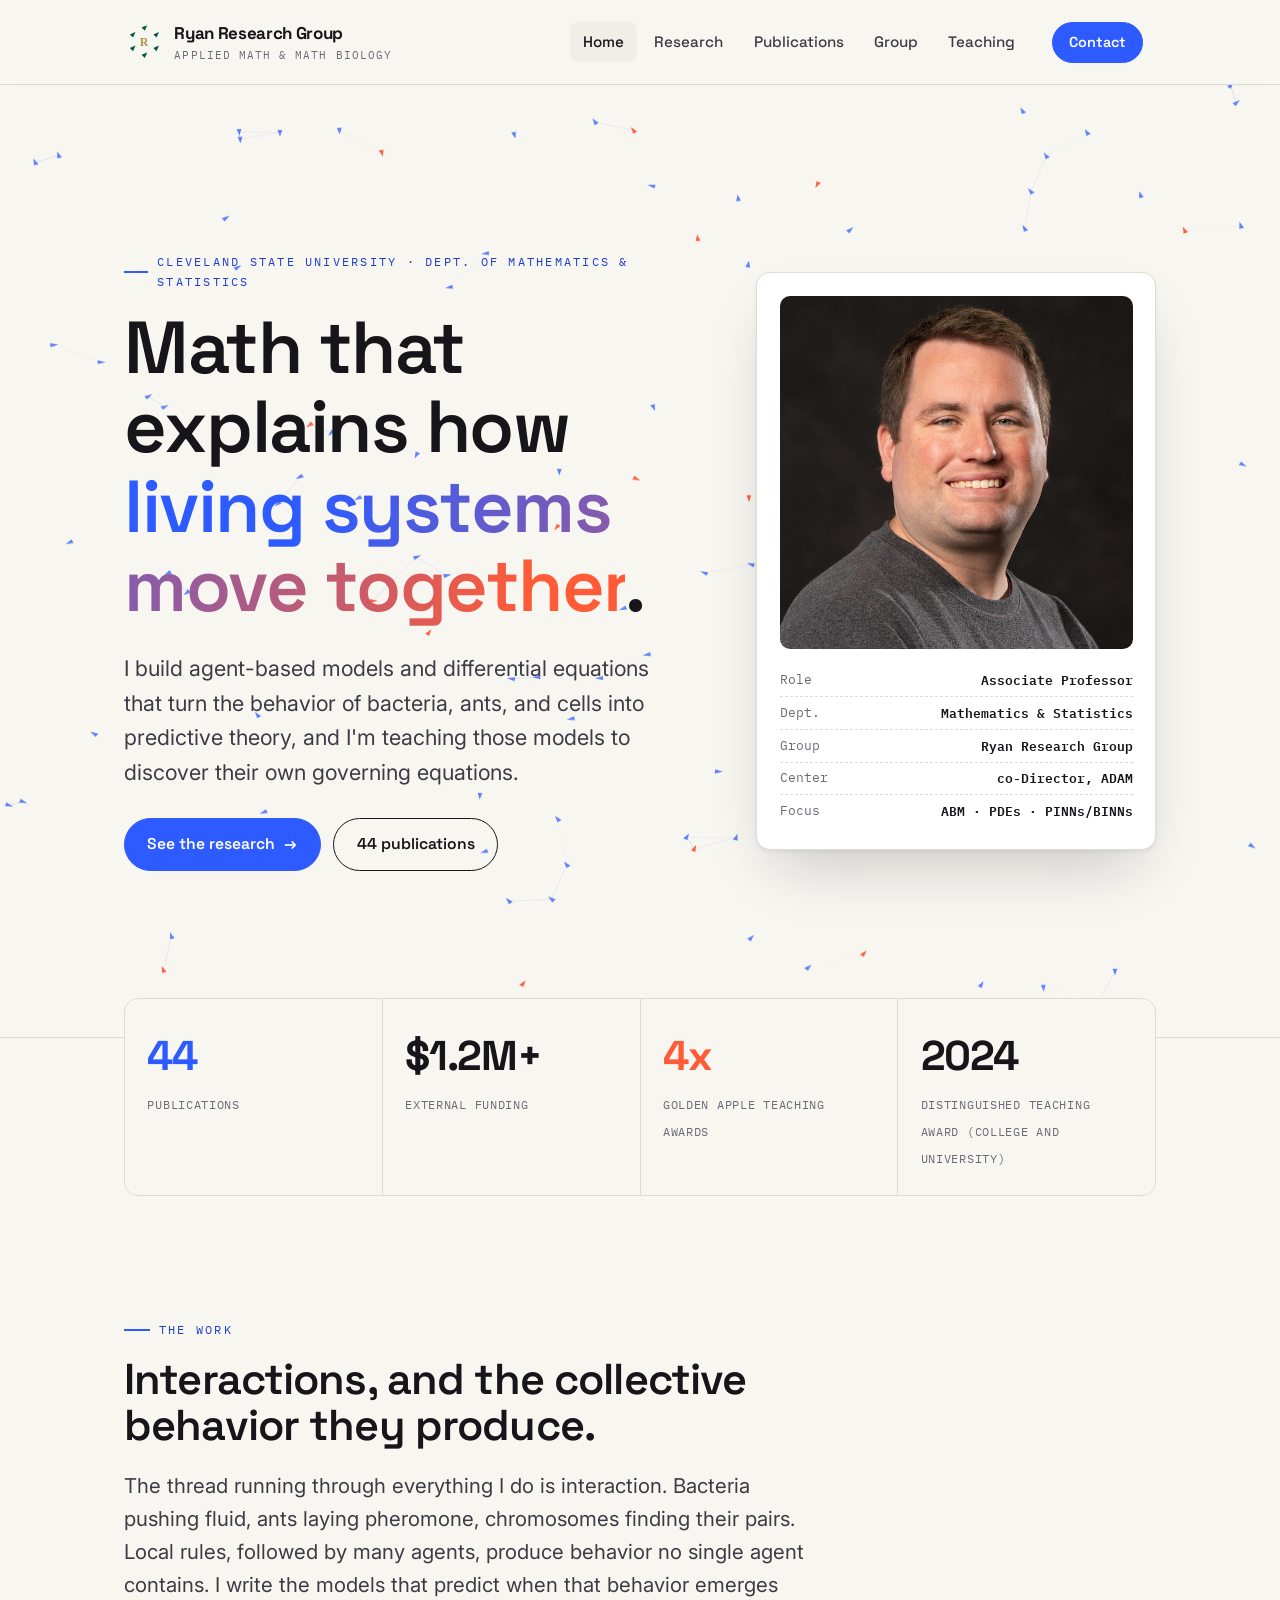
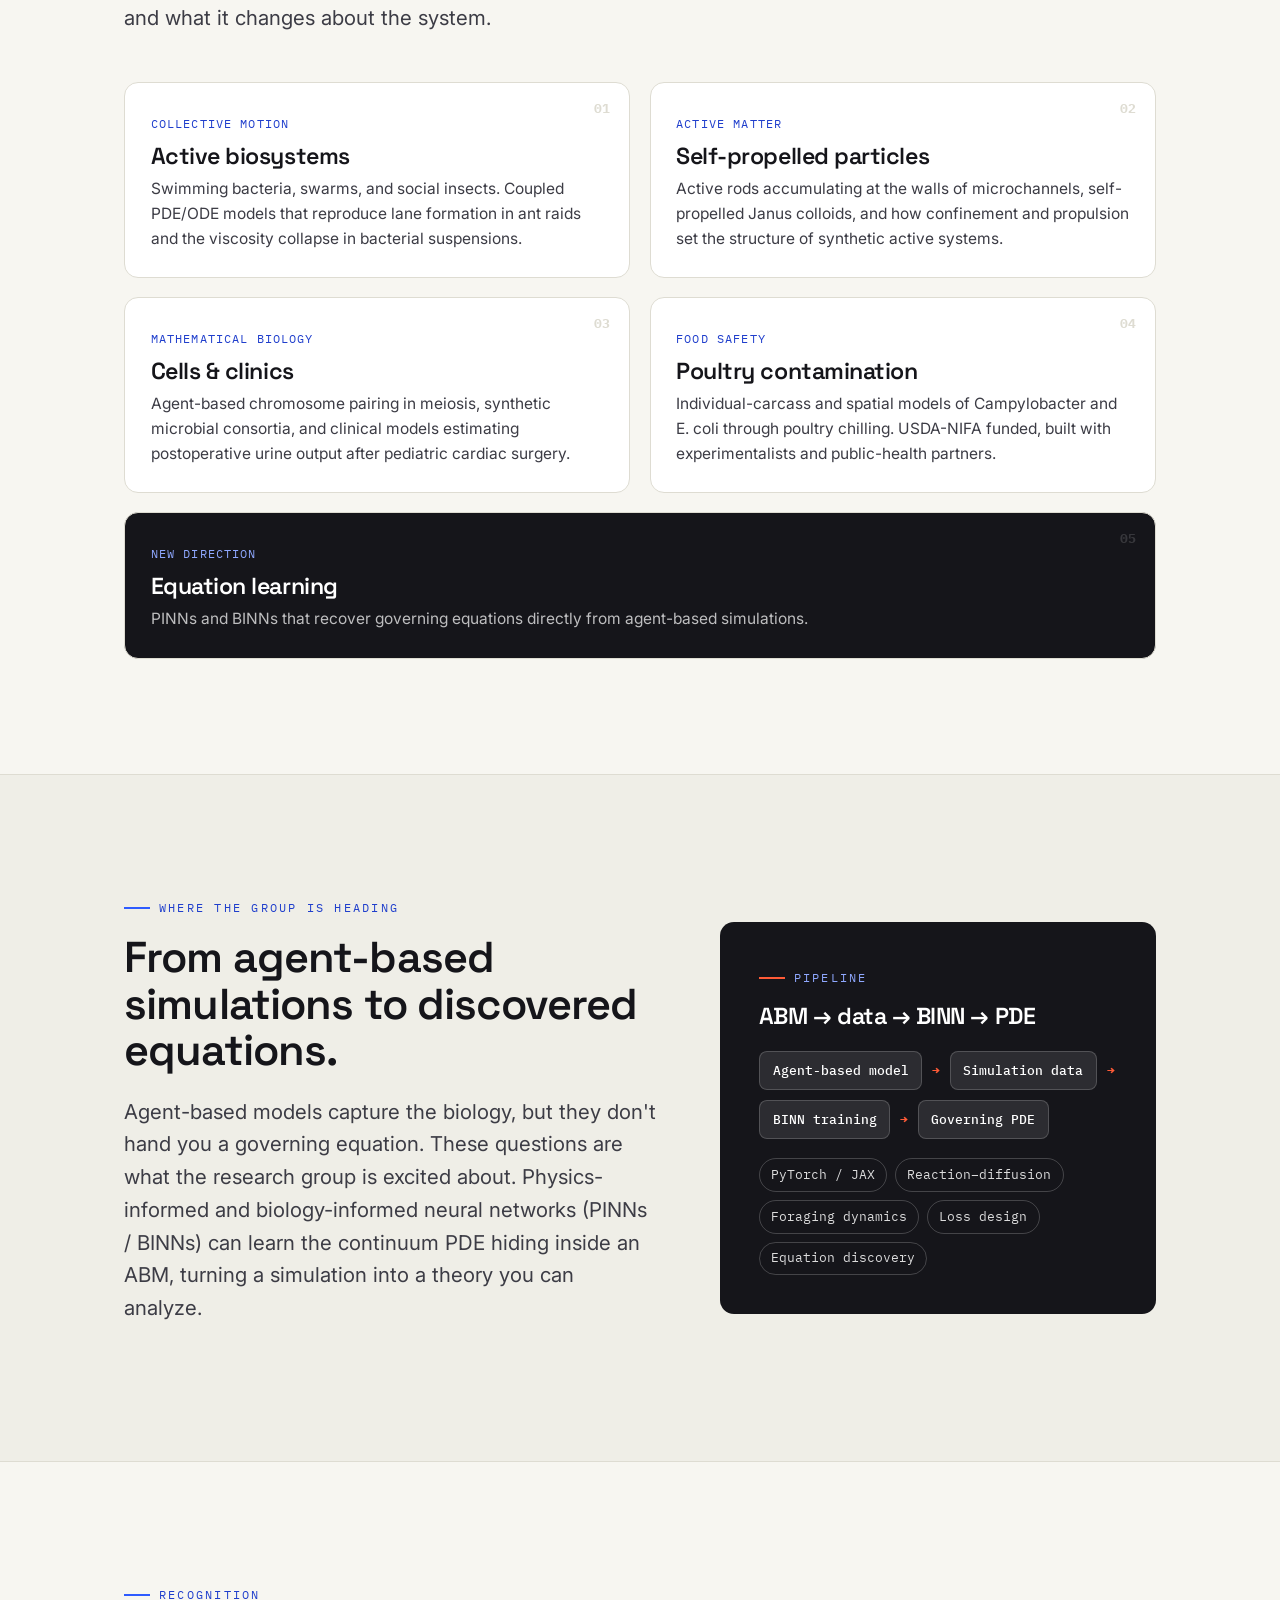
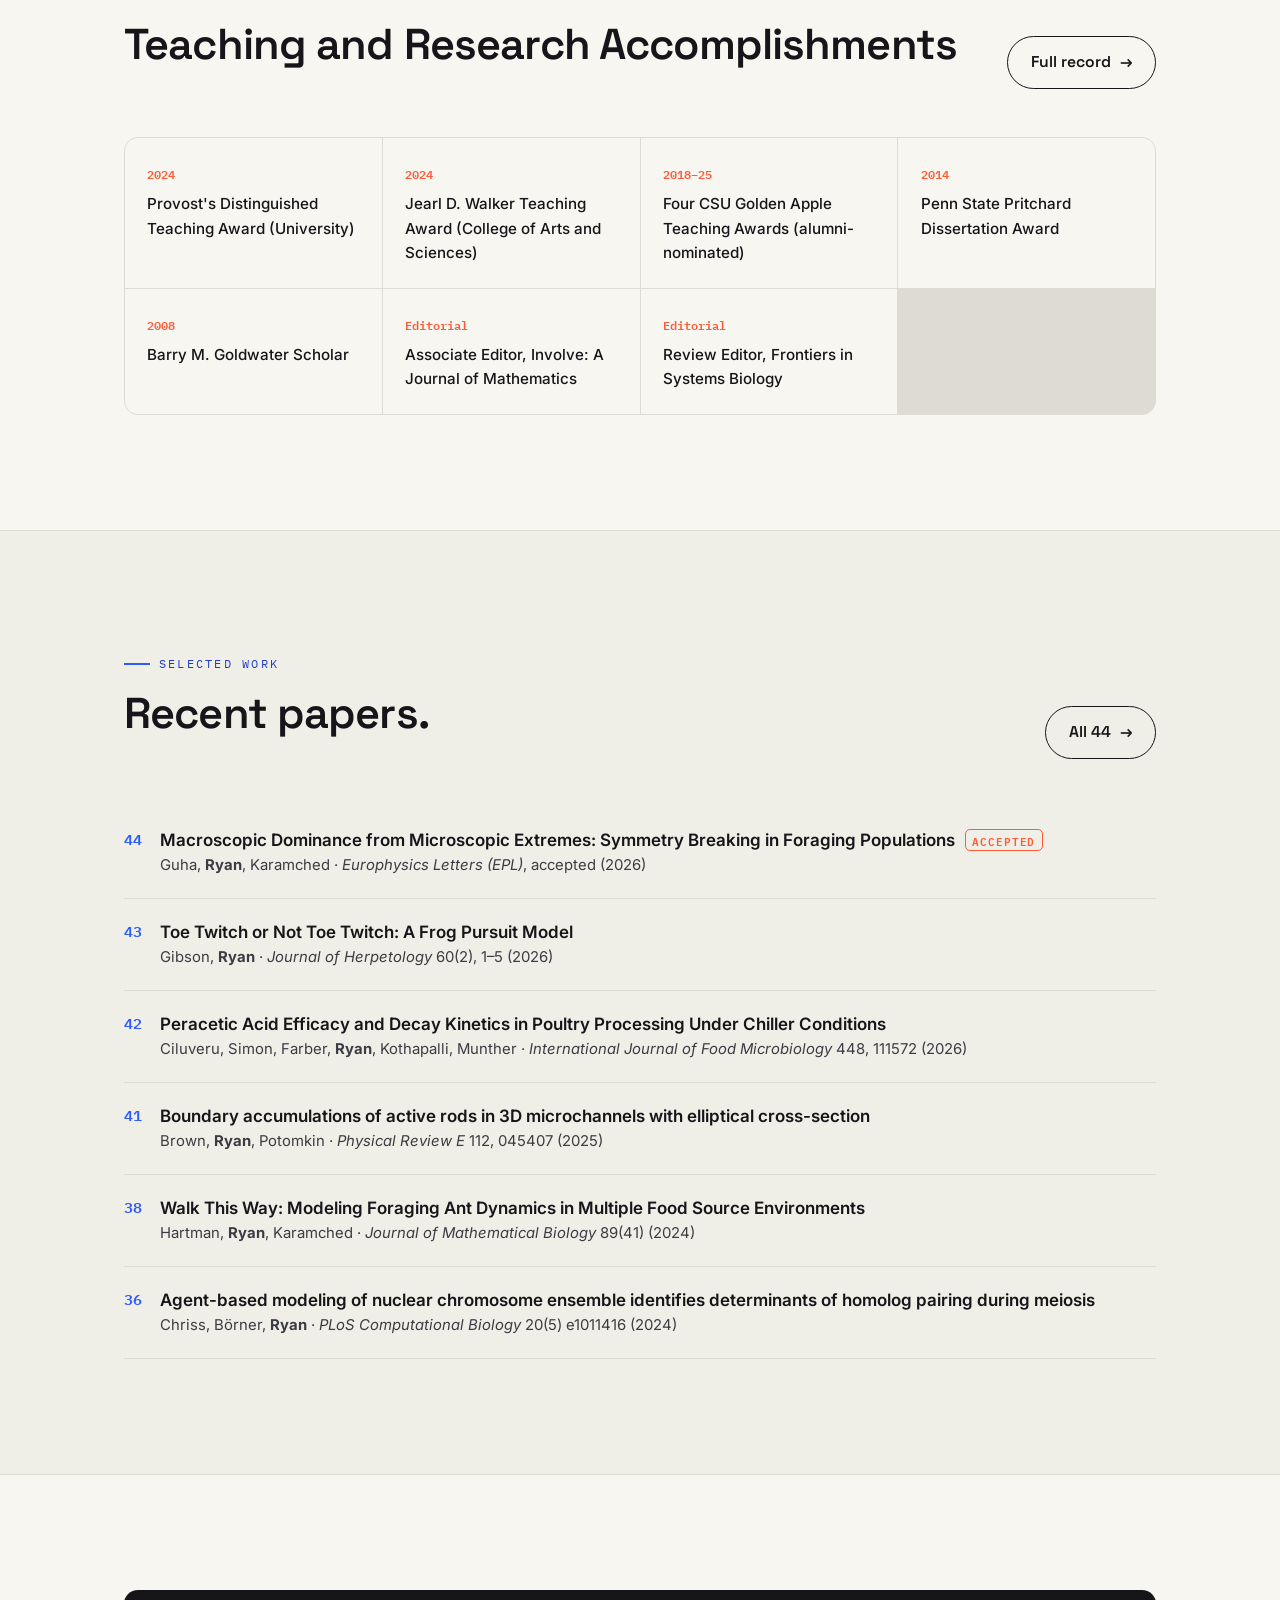
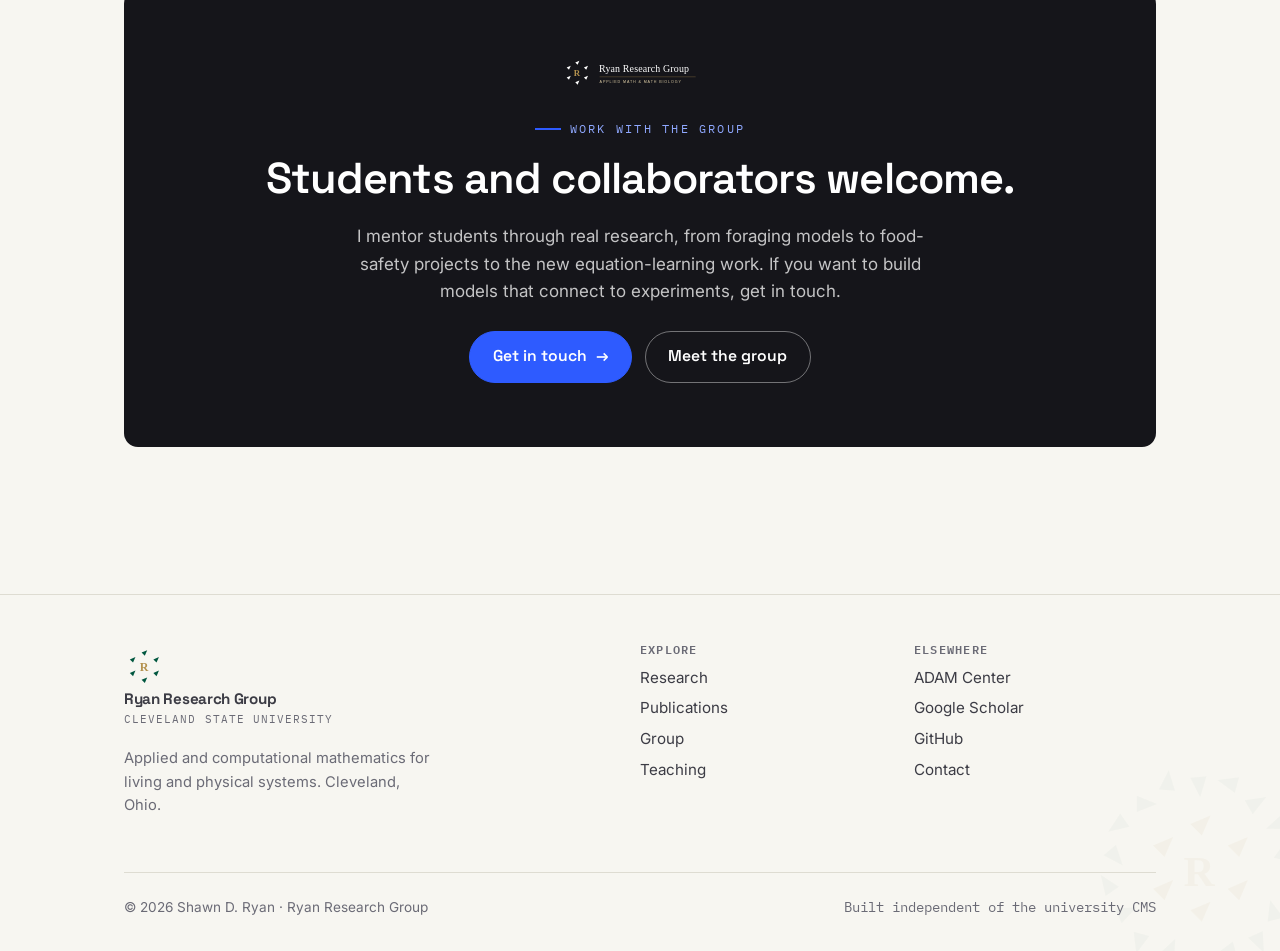
==== index.html @ 37dbe4ab "Add Google Search Console verification meta tag" ====
<!DOCTYPE html>
<html lang="en">
<head>
<meta charset="UTF-8" />
<meta name="viewport" content="width=device-width, initial-scale=1" />
<meta name="google-site-verification" content="2QqUHZA7nmjfWuH92psHUcwFuengQ7NtVNPwC8Nj2JI" />
<title>Shawn D. Ryan, PhD — Applied Mathematics &amp; Mathematical Biology</title>
<meta name="description" content="Ryan Research Group at Cleveland State University. Agent-based modeling, differential equations, and equation learning (PINNs/BINNs) for collective motion, mathematical biology, and food-safety modeling." />
<meta property="og:title" content="Shawn D. Ryan, PhD — Ryan Research Group" />
<meta property="og:description" content="Applied mathematics for living systems: collective motion, mathematical biology, and equation learning from agent-based models." />
<meta property="og:type" content="website" />
<meta property="og:url" content="https://sdryan.github.io/" />
<meta property="og:image" content="https://sdryan.github.io/brand/png/logo-horizontal-arrow-1600.png" />
<meta name="twitter:card" content="summary_large_image" />
<link rel="preconnect" href="https://fonts.googleapis.com" />
<link rel="preconnect" href="https://fonts.gstatic.com" crossorigin />
<link href="https://fonts.googleapis.com/css2?family=Space+Grotesk:wght@400;500;600;700&family=Inter:wght@400;500;600&family=IBM+Plex+Mono:wght@400;500;600&display=swap" rel="stylesheet" />
<link rel="icon" type="image/svg+xml" href="brand/favicon-arrow.svg" />
<link rel="apple-touch-icon" href="brand/png/favicon-180.png" />
<link rel="canonical" href="https://sdryan.github.io/" />
<link rel="stylesheet" href="css/style.css" />
<script type="application/ld+json">
{
  "@context": "https://schema.org",
  "@type": "Person",
  "name": "Shawn D. Ryan",
  "givenName": "Shawn",
  "familyName": "Ryan",
  "jobTitle": "Associate Professor of Mathematics and Statistics",
  "url": "https://sdryan.github.io/",
  "image": "https://sdryan.github.io/assets/headshot.png",
  "email": "s.d.ryan@csuohio.edu",
  "affiliation": {
    "@type": "CollegeOrUniversity",
    "name": "Cleveland State University",
    "url": "https://www.csuohio.edu/"
  },
  "worksFor": {
    "@type": "CollegeOrUniversity",
    "name": "Cleveland State University"
  },
  "knowsAbout": [
    "Applied Mathematics",
    "Mathematical Biology",
    "Agent-based modeling",
    "Collective motion",
    "Active matter",
    "Physics-informed neural networks",
    "Equation learning",
    "Food-safety modeling"
  ],
  "sameAs": [
    "https://scholar.google.com/citations?user=qBnlp3wAAAAJ",
    "https://academic.csuohio.edu/ryan-shawn/",
    "https://github.com/sdryan",
    "https://www.researchgate.net/profile/Shawn-Ryan-3"
  ]
}
</script>
</head>
<body>

<!-- NAV -->
<header class="nav">
  <div class="wrap nav__inner">
    <a class="brand" href="index.html">
      <img class="brand-mark" src="brand/logo-mark-arrow.svg" alt="" width="36" height="36" />
      <span>Ryan Research Group<small>Applied Math &amp; Math Biology</small></span>
    </a>
    <button class="nav__toggle" aria-label="Menu" aria-expanded="false"><span></span><span></span><span></span></button>
    <nav class="nav__links">
      <a href="index.html" aria-current="page">Home</a>
      <a href="research.html">Research</a>
      <a href="publications.html">Publications</a>
      <a href="group.html">Group</a>
      <a href="teaching.html">Teaching</a>
      <a class="nav__cta" href="contact.html"><span class="btn btn--accent" style="padding:.5rem 1rem;font-size:.9rem;">Contact</span></a>
    </nav>
  </div>
</header>

<!-- HERO -->
<section class="hero">
  <canvas id="swarm"></canvas>
  <div class="wrap hero__inner">
    <div class="hero__grid">
      <div>
        <span class="eyebrow">Cleveland State University · Dept. of Mathematics &amp; Statistics</span>
        <h1>Math that explains how <span class="grad">living systems move together</span>.</h1>
        <p class="hero__sub">I build agent-based models and differential equations that turn the behavior of bacteria, ants, and cells into predictive theory, and I'm teaching those models to discover their own governing equations.</p>
        <div class="hero__cta">
          <a class="btn btn--accent" href="research.html">See the research <span class="arw">→</span></a>
          <a class="btn btn--ghost" href="publications.html">44 publications</a>
        </div>
      </div>
      <aside class="hero__card reveal">
        <img class="hero__photo" src="assets/headshot.png" alt="Shawn D. Ryan" onerror="this.style.display='none'" />
        <div class="hero__meta">
          <div><span>Role</span><b>Associate Professor</b></div>
          <div><span>Dept.</span><b>Mathematics &amp; Statistics</b></div>
          <div><span>Group</span><b>Ryan Research Group</b></div>
          <div><span>Center</span><b>co-Director, ADAM</b></div>
          <div><span>Focus</span><b>ABM · PDEs · PINNs/BINNs</b></div>
        </div>
      </aside>
    </div>
  </div>
</section>

<!-- STATS -->
<section class="wrap" style="margin-top:-40px;position:relative;z-index:3;">
  <div class="stats reveal">
    <div class="stat"><b class="accent">44</b><span>Publications</span></div>
    <div class="stat"><b>$1.2M+</b><span>External funding</span></div>
    <div class="stat"><b class="hot">4x</b><span>Golden Apple Teaching Awards</span></div>
    <div class="stat"><b>2024</b><span>Distinguished Teaching Award (College and University)</span></div>
  </div>
</section>

<!-- ABOUT -->
<section class="section">
  <div class="wrap">
    <div class="sec-head reveal">
      <span class="eyebrow">The work</span>
      <h2>Interactions, and the collective behavior they produce.</h2>
      <p class="lead">The thread running through everything I do is interaction. Bacteria pushing fluid, ants laying pheromone, chromosomes finding their pairs. Local rules, followed by many agents, produce behavior no single agent contains. I write the models that predict when that behavior emerges and what it changes about the system.</p>
    </div>
    <div class="cards cards--2x2">
      <article class="card reveal">
        <span class="card__no">01</span>
        <span class="card__tag">Collective motion</span>
        <h3>Active biosystems</h3>
        <p>Swimming bacteria, swarms, and social insects. Coupled PDE/ODE models that reproduce lane formation in ant raids and the viscosity collapse in bacterial suspensions.</p>
      </article>
      <article class="card reveal">
        <span class="card__no">02</span>
        <span class="card__tag">Active matter</span>
        <h3>Self-propelled particles</h3>
        <p>Active rods accumulating at the walls of microchannels, self-propelled Janus colloids, and how confinement and propulsion set the structure of synthetic active systems.</p>
      </article>
      <article class="card reveal">
        <span class="card__no">03</span>
        <span class="card__tag">Mathematical biology</span>
        <h3>Cells &amp; clinics</h3>
        <p>Agent-based chromosome pairing in meiosis, synthetic microbial consortia, and clinical models estimating postoperative urine output after pediatric cardiac surgery.</p>
      </article>
      <article class="card reveal">
        <span class="card__no">04</span>
        <span class="card__tag">Food safety</span>
        <h3>Poultry contamination</h3>
        <p>Individual-carcass and spatial models of Campylobacter and E. coli through poultry chilling. USDA-NIFA funded, built with experimentalists and public-health partners.</p>
      </article>
      <article class="card reveal card--feature" style="grid-column:1/-1;">
        <span class="card__no" style="color:rgba(255,255,255,.15)">05</span>
        <span class="card__tag">New direction</span>
        <h3>Equation learning</h3>
        <p>PINNs and BINNs that recover governing equations directly from agent-based simulations.</p>
      </article>
    </div>
  </div>
</section>

<!-- PINN / BINN FEATURE -->
<section class="section" style="background:var(--paper-2);border-block:1px solid var(--line);">
  <div class="wrap split">
    <div class="reveal">
      <span class="eyebrow">Where the group is heading</span>
      <h2>From agent-based simulations to discovered equations.</h2>
      <p class="lead">Agent-based models capture the biology, but they don't hand you a governing equation. These questions are what the research group is excited about. Physics-informed and biology-informed neural networks (PINNs / BINNs) can learn the continuum PDE hiding inside an ABM, turning a simulation into a theory you can analyze.</p>
    </div>
    <div class="panel reveal">
      <span class="eyebrow">Pipeline</span>
      <h3 style="color:#fff;">ABM → data → BINN → PDE</h3>
      <div class="flow">
        <b>Agent-based model</b><span class="to">→</span>
        <b>Simulation data</b><span class="to">→</span>
        <b>BINN training</b><span class="to">→</span>
        <b>Governing PDE</b>
      </div>
      <div class="chips">
        <span class="chip">PyTorch / JAX</span>
        <span class="chip">Reaction–diffusion</span>
        <span class="chip">Foraging dynamics</span>
        <span class="chip">Loss design</span>
        <span class="chip">Equation discovery</span>
      </div>
    </div>
  </div>
</section>

<!-- AWARDS -->
<section class="section">
  <div class="wrap">
    <div class="sec-head sec-head--split reveal">
      <div>
        <span class="eyebrow">Recognition</span>
        <h2>Teaching and Research Accomplishments</h2>
      </div>
      <a class="btn btn--ghost" href="research.html">Full record <span class="arw">→</span></a>
    </div>
    <div class="awards reveal">
      <div class="award"><span class="yr">2024</span><p>Provost's Distinguished Teaching Award (University)</p></div>
      <div class="award"><span class="yr">2024</span><p>Jearl D. Walker Teaching Award (College of Arts and Sciences)</p></div>
      <div class="award"><span class="yr">2018–25</span><p>Four CSU Golden Apple Teaching Awards (alumni-nominated)</p></div>
      <div class="award"><span class="yr">2014</span><p>Penn State Pritchard Dissertation Award</p></div>
      <div class="award"><span class="yr">2008</span><p>Barry M. Goldwater Scholar</p></div>
      <div class="award"><span class="yr">Editorial</span><p>Associate Editor, Involve: A Journal of Mathematics</p></div>
      <div class="award"><span class="yr">Editorial</span><p>Review Editor, Frontiers in Systems Biology</p></div>
    </div>
  </div>
</section>

<!-- FEATURED PUBS -->
<section class="section" style="background:var(--paper-2);border-block:1px solid var(--line);">
  <div class="wrap">
    <div class="sec-head sec-head--split reveal">
      <div>
        <span class="eyebrow">Selected work</span>
        <h2>Recent papers.</h2>
      </div>
      <a class="btn btn--ghost" href="publications.html">All 44 <span class="arw">→</span></a>
    </div>
    <ul class="publist reveal">
      <li class="pub">
        <span class="pub__no">44</span>
        <div>
          <div class="pub__title">Macroscopic Dominance from Microscopic Extremes: Symmetry Breaking in Foraging Populations <span class="pub__badge">Accepted</span></div>
          <div class="pub__meta">Guha, <b>Ryan</b>, Karamched · <span class="pub__venue">Europhysics Letters (EPL)</span>, accepted (2026)</div>
        </div>
      </li>
      <li class="pub">
        <span class="pub__no">43</span>
        <div>
          <div class="pub__title">Toe Twitch or Not Toe Twitch: A Frog Pursuit Model</div>
          <div class="pub__meta">Gibson, <b>Ryan</b> · <span class="pub__venue">Journal of Herpetology</span> 60(2), 1–5 (2026)</div>
        </div>
      </li>
      <li class="pub">
        <span class="pub__no">42</span>
        <div>
          <div class="pub__title">Peracetic Acid Efficacy and Decay Kinetics in Poultry Processing Under Chiller Conditions</div>
          <div class="pub__meta">Ciluveru, Simon, Farber, <b>Ryan</b>, Kothapalli, Munther · <span class="pub__venue">International Journal of Food Microbiology</span> 448, 111572 (2026)</div>
        </div>
      </li>
      <li class="pub">
        <span class="pub__no">41</span>
        <div>
          <div class="pub__title">Boundary accumulations of active rods in 3D microchannels with elliptical cross-section</div>
          <div class="pub__meta">Brown, <b>Ryan</b>, Potomkin · <span class="pub__venue">Physical Review E</span> 112, 045407 (2025)</div>
        </div>
      </li>
      <li class="pub">
        <span class="pub__no">38</span>
        <div>
          <div class="pub__title">Walk This Way: Modeling Foraging Ant Dynamics in Multiple Food Source Environments</div>
          <div class="pub__meta">Hartman, <b>Ryan</b>, Karamched · <span class="pub__venue">Journal of Mathematical Biology</span> 89(41) (2024)</div>
        </div>
      </li>
      <li class="pub">
        <span class="pub__no">36</span>
        <div>
          <div class="pub__title">Agent-based modeling of nuclear chromosome ensemble identifies determinants of homolog pairing during meiosis</div>
          <div class="pub__meta">Chriss, Börner, <b>Ryan</b> · <span class="pub__venue">PLoS Computational Biology</span> 20(5) e1011416 (2024)</div>
        </div>
      </li>
    </ul>
  </div>
</section>

<!-- CTA -->
<section class="section">
  <div class="wrap">
    <div class="cta reveal">
      <img class="cta__wordmark" src="brand/logo-horizontal-arrow-reversed.svg" alt="Ryan Research Group" />
      <span class="eyebrow" style="color:#8fa8ff;justify-content:center;">Work with the group</span>
      <h2>Students and collaborators welcome.</h2>
      <p>I mentor students through real research, from foraging models to food-safety projects to the new equation-learning work. If you want to build models that connect to experiments, get in touch.</p>
      <div style="display:flex;gap:.8rem;justify-content:center;flex-wrap:wrap;margin-top:1.6rem;">
        <a class="btn btn--accent" href="contact.html">Get in touch <span class="arw">→</span></a>
        <a class="btn btn--ghost" href="group.html">Meet the group</a>
      </div>
    </div>
  </div>
</section>

<!-- FOOTER -->
<footer class="foot"><img class="foot-emblem" src="brand/logo-mark-arrow-organized.svg" alt="" aria-hidden="true" />
  <div class="wrap">
    <div class="foot__grid">
      <div>
        <a class="brand" href="index.html"><img class="brand-mark" src="brand/logo-mark-arrow.svg" alt="" width="36" height="36" /><span>Ryan Research Group<small>Cleveland State University</small></span></a>
        <p class="muted" style="margin-top:1rem;max-width:34ch;font-size:.92rem;">Applied and computational mathematics for living and physical systems. Cleveland, Ohio.</p>
      </div>
      <div>
        <h4>Explore</h4>
        <a href="research.html">Research</a>
        <a href="publications.html">Publications</a>
        <a href="group.html">Group</a>
        <a href="teaching.html">Teaching</a>
      </div>
      <div>
        <h4>Elsewhere</h4>
        <a href="https://academic.csuohio.edu/adam/" target="_blank" rel="noopener">ADAM Center</a>
        <a href="https://scholar.google.com/citations?user=qBnlp3wAAAAJ" target="_blank" rel="noopener">Google Scholar</a>
        <a href="https://github.com/sdryan/" target="_blank" rel="noopener">GitHub</a>
        <a href="contact.html">Contact</a>
      </div>
    </div>
    <div class="foot__bottom">
      <span>© 2026 Shawn D. Ryan · Ryan Research Group</span>
      <span class="mono">Built independent of the university CMS</span>
    </div>
  </div>
</footer>

<script src="js/main.js"></script>
</body>
</html>
---- css/style.css ----
/* =============================================================
   Ryan Research Group — design system
   "Bold applied-math": warm paper base, ink type, one strong
   signal accent, subtle grid + mono labels, data-viz forward.
   ============================================================= */

:root {
  /* color */
  --paper: #F7F6F1;
  --paper-2: #EFEEE7;
  --ink: #15151A;
  --ink-2: #3C3C45;
  --ink-3: #6B6B76;
  --line: #DEDCD2;
  --accent: #2E5BFF;      /* signal blue */
  --accent-ink: #1F3ECC;
  --hot: #FF5B37;         /* data-viz highlight */
  --green: #12876A;
  --card: #FFFFFF;

  /* type */
  --sans: "Space Grotesk", "Inter", system-ui, sans-serif;
  --body: "Inter", system-ui, -apple-system, sans-serif;
  --mono: "IBM Plex Mono", ui-monospace, "SF Mono", Menlo, monospace;

  /* layout */
  --wrap: 1160px;
  --gutter: clamp(20px, 5vw, 64px);
  --radius: 14px;
  --shadow: 0 1px 2px rgba(20,20,26,.05), 0 12px 32px -12px rgba(20,20,26,.14);
  --shadow-lg: 0 2px 4px rgba(20,20,26,.06), 0 30px 60px -20px rgba(20,20,26,.22);
}

/* -------- reset -------- */
*, *::before, *::after { box-sizing: border-box; }
html { scroll-behavior: smooth; -webkit-text-size-adjust: 100%; }
body {
  margin: 0;
  font-family: var(--body);
  color: var(--ink);
  background: var(--paper);
  line-height: 1.6;
  font-size: 17px;
  -webkit-font-smoothing: antialiased;
  overflow-x: hidden;
}
img { max-width: 100%; display: block; }
a { color: var(--accent-ink); text-decoration: none; }
a:hover { text-decoration: underline; }
h1, h2, h3, h4 { font-family: var(--sans); font-weight: 600; line-height: 1.08; letter-spacing: -0.02em; color: var(--ink); margin: 0 0 .5em; }
h1 { font-size: clamp(2.6rem, 6vw, 4.6rem); }
h2 { font-size: clamp(1.8rem, 3.5vw, 2.7rem); }
h3 { font-size: clamp(1.2rem, 2vw, 1.45rem); }
p { margin: 0 0 1em; }
::selection { background: var(--accent); color: #fff; }

/* -------- helpers -------- */
.wrap { max-width: var(--wrap); margin-inline: auto; padding-inline: var(--gutter); }
.section { padding-block: clamp(64px, 9vw, 120px); }
.eyebrow {
  font-family: var(--mono);
  font-size: .78rem;
  letter-spacing: .18em;
  text-transform: uppercase;
  color: var(--accent-ink);
  margin: 0 0 1rem;
  display: inline-flex;
  align-items: center;
  gap: .55rem;
}
.eyebrow::before { content: ""; width: 26px; height: 2px; background: var(--accent); display: inline-block; }
.lead { font-size: clamp(1.1rem, 1.6vw, 1.3rem); color: var(--ink-2); max-width: 62ch; }
.muted { color: var(--ink-3); }
.mono { font-family: var(--mono); }
.center { text-align: center; }
.grid-bg {
  background-image:
    linear-gradient(var(--line) 1px, transparent 1px),
    linear-gradient(90deg, var(--line) 1px, transparent 1px);
  background-size: 42px 42px;
  -webkit-mask-image: radial-gradient(ellipse 80% 60% at 50% 40%, #000 40%, transparent 100%);
          mask-image: radial-gradient(ellipse 80% 60% at 50% 40%, #000 40%, transparent 100%);
  opacity: .5;
}

/* -------- buttons -------- */
.btn {
  display: inline-flex; align-items: center; gap: .55rem;
  font-family: var(--sans); font-weight: 600; font-size: .98rem;
  padding: .8rem 1.4rem; border-radius: 100px;
  border: 1.5px solid var(--ink); background: var(--ink); color: #fff;
  cursor: pointer; transition: transform .15s ease, box-shadow .2s ease, background .2s ease;
  text-decoration: none;
}
.btn:hover { transform: translateY(-2px); box-shadow: var(--shadow); text-decoration: none; }
.btn--accent { background: var(--accent); border-color: var(--accent); }
.btn--ghost { background: transparent; color: var(--ink); }
.btn--ghost:hover { background: var(--ink); color: #fff; }
.btn .arw { transition: transform .15s ease; }
.btn:hover .arw { transform: translateX(3px); }

/* -------- top nav -------- */
.nav {
  position: sticky; top: 0; z-index: 50;
  backdrop-filter: saturate(1.4) blur(10px);
  background: rgba(247,246,241,.82);
  border-bottom: 1px solid var(--line);
}
.nav__inner { display: flex; align-items: center; justify-content: space-between; gap: 1rem; padding-block: .85rem; }
.brand { display: flex; align-items: center; gap: .65rem; font-family: var(--sans); font-weight: 700; color: var(--ink); letter-spacing: -.02em; }
.brand:hover { text-decoration: none; }
.brand .mark {
  width: 34px; height: 34px; border-radius: 9px; flex: none;
  background: var(--ink); color: #fff; display: grid; place-items: center;
  font-family: var(--mono); font-weight: 700; font-size: .95rem;
}
.brand-mark { width: 40px; height: 40px; flex: none; display: block; }
.brand small { display: block; font-family: var(--mono); font-weight: 400; font-size: .66rem; color: var(--ink-3); letter-spacing: .1em; text-transform: uppercase; }
.nav__links { display: flex; align-items: center; gap: .3rem; }
.nav__links a {
  font-family: var(--sans); font-weight: 500; font-size: .95rem; color: var(--ink-2);
  padding: .5rem .8rem; border-radius: 8px;
}
.nav__links a:hover, .nav__links a[aria-current="page"] { color: var(--ink); background: var(--paper-2); text-decoration: none; }
.nav__cta { margin-left: .4rem; }
.nav__toggle { display: none; background: none; border: 0; cursor: pointer; padding: .4rem; }
.nav__toggle span { display: block; width: 24px; height: 2px; background: var(--ink); margin: 5px 0; transition: .2s; }

/* -------- hero -------- */
.hero { position: relative; overflow: hidden; border-bottom: 1px solid var(--line); }
.hero canvas { position: absolute; inset: 0; width: 100%; height: 100%; z-index: 0; }
.hero__inner { position: relative; z-index: 2; padding-block: clamp(80px, 13vw, 168px); }
.hero__grid { display: grid; grid-template-columns: 1.35fr .95fr; gap: clamp(2rem, 5vw, 4rem); align-items: center; }
.hero h1 { margin-bottom: .35em; }
.hero h1 .grad {
  background: linear-gradient(100deg, var(--accent) 20%, var(--hot) 90%);
  -webkit-background-clip: text; background-clip: text; color: transparent;
}
.hero__sub { font-size: clamp(1.1rem, 1.7vw, 1.35rem); color: var(--ink-2); max-width: 46ch; }
.hero__cta { display: flex; flex-wrap: wrap; gap: .8rem; margin-top: 1.8rem; }
.hero__card {
  background: var(--card); border: 1px solid var(--line); border-radius: var(--radius);
  box-shadow: var(--shadow-lg); padding: 1.4rem;
}
.hero__photo { width: 100%; border-radius: 10px; aspect-ratio: 1/1; object-fit: cover; background: var(--paper-2); }
.hero__meta { margin-top: 1rem; font-family: var(--mono); font-size: .8rem; color: var(--ink-3); }
.hero__meta b { color: var(--ink); font-weight: 600; }
.hero__meta div { display: flex; justify-content: space-between; padding: .35rem 0; border-bottom: 1px dashed var(--line); }
.hero__meta div:last-child { border-bottom: 0; }

/* -------- stat strip -------- */
.stats { display: grid; grid-template-columns: repeat(4, 1fr); gap: 1px; background: var(--line); border: 1px solid var(--line); border-radius: var(--radius); overflow: hidden; }
.stat { background: var(--paper); padding: 1.5rem 1.4rem; }
.stat b { font-family: var(--sans); font-size: clamp(1.8rem, 3.5vw, 2.6rem); font-weight: 700; letter-spacing: -.03em; display: block; }
.stat span { font-family: var(--mono); font-size: .74rem; letter-spacing: .06em; text-transform: uppercase; color: var(--ink-3); }
.stat .accent { color: var(--accent); }
.stat .hot { color: var(--hot); }

/* -------- cards / research -------- */
.cards { display: grid; grid-template-columns: repeat(auto-fit, minmax(280px, 1fr)); gap: 1.2rem; }
.cards--2x2 { grid-template-columns: repeat(2, 1fr); }
@media (max-width: 700px) { .cards--2x2 { grid-template-columns: 1fr; } }
.card {
  background: var(--card); border: 1px solid var(--line); border-radius: var(--radius);
  padding: 1.6rem; transition: transform .18s ease, box-shadow .22s ease, border-color .2s;
  position: relative; overflow: hidden;
}
.card:hover { transform: translateY(-4px); box-shadow: var(--shadow-lg); border-color: #cfcdc2; }
.card__tag { font-family: var(--mono); font-size: .72rem; letter-spacing: .1em; text-transform: uppercase; color: var(--accent-ink); }
.card h3 { margin: .5rem 0 .5rem; }
.card p { color: var(--ink-2); font-size: .97rem; margin-bottom: 0; }
.card__no { position: absolute; top: 1rem; right: 1.2rem; font-family: var(--mono); font-size: .8rem; color: var(--line); font-weight: 700; }
.card--feature { background: var(--ink); color: #fff; }
.card--feature h3, .card--feature .card__tag { color: #fff; }
.card--feature p { color: rgba(255,255,255,.72); }
.card--feature .card__tag { color: #8fa8ff; }

/* -------- split feature (PINN/BINN) -------- */
.split { display: grid; grid-template-columns: 1.1fr .9fr; gap: clamp(2rem,5vw,4rem); align-items: center; }
.panel {
  background: var(--ink); color: #fff; border-radius: var(--radius); padding: clamp(1.6rem, 3vw, 2.6rem);
  position: relative; overflow: hidden;
}
.panel .eyebrow { color: #8fa8ff; }
.panel .eyebrow::before { background: var(--hot); }
.chips { display: flex; flex-wrap: wrap; gap: .5rem; margin-top: 1.2rem; }
.chip { font-family: var(--mono); font-size: .8rem; padding: .35rem .7rem; border: 1px solid rgba(255,255,255,.2); border-radius: 100px; color: rgba(255,255,255,.85); }
.flow { display: flex; align-items: center; gap: .6rem; flex-wrap: wrap; font-family: var(--mono); font-size: .82rem; margin-top: 1.4rem; }
.flow b { background: rgba(255,255,255,.1); border: 1px solid rgba(255,255,255,.18); padding: .5rem .8rem; border-radius: 8px; font-weight: 500; }
.flow .to { color: var(--hot); font-weight: 700; }

/* -------- awards -------- */
.awards { display: grid; grid-template-columns: repeat(auto-fit, minmax(220px,1fr)); gap: 1px; background: var(--line); border-radius: var(--radius); overflow: hidden; border: 1px solid var(--line); }
.award { background: var(--paper); padding: 1.4rem; }
.award .yr { font-family: var(--mono); font-size: .78rem; color: var(--hot); font-weight: 600; }
.award p { margin: .3rem 0 0; font-size: .95rem; font-weight: 500; }

/* -------- publication list -------- */
.pubfilter { display: flex; flex-wrap: wrap; gap: .5rem; margin-bottom: 2rem; }
.pubfilter button {
  font-family: var(--mono); font-size: .82rem; padding: .45rem .9rem; border-radius: 100px;
  border: 1px solid var(--line); background: var(--card); color: var(--ink-2); cursor: pointer; transition: .15s;
}
.pubfilter button:hover { border-color: var(--ink); color: var(--ink); }
.pubfilter button.is-on { background: var(--ink); color: #fff; border-color: var(--ink); }
.publist { list-style: none; margin: 0; padding: 0; }
.pub {
  display: grid; grid-template-columns: auto 1fr; gap: 1.1rem;
  padding: 1.25rem 0; border-bottom: 1px solid var(--line);
}
.pub__no { font-family: var(--mono); color: var(--accent); font-weight: 600; font-size: .95rem; padding-top: .1rem; }
.pub__title { font-weight: 600; color: var(--ink); }
.pub__meta { color: var(--ink-2); font-size: .93rem; }
.pub__venue { font-style: italic; }
.pub__links { margin-top: .35rem; display: flex; flex-wrap: wrap; gap: .5rem; }
.pub__links a { font-family: var(--mono); font-size: .76rem; padding: .2rem .6rem; border: 1px solid var(--line); border-radius: 6px; color: var(--accent-ink); }
.pub__links a:hover { background: var(--accent); color: #fff; border-color: var(--accent); text-decoration: none; }
.pub[hidden] { display: none; }
.pub__badge { font-family: var(--mono); font-size: .68rem; text-transform: uppercase; letter-spacing: .08em; color: var(--hot); border: 1px solid var(--hot); border-radius: 5px; padding: .05rem .4rem; margin-left: .4rem; }

/* -------- section headers -------- */
.sec-head { max-width: 62ch; margin-bottom: 3rem; }
.sec-head--split { display: flex; justify-content: space-between; align-items: flex-end; gap: 2rem; flex-wrap: wrap; max-width: none; }

/* -------- people -------- */
.people { display: grid; grid-template-columns: repeat(auto-fill, minmax(200px,1fr)); gap: 1.2rem; }
.person { background: var(--card); border: 1px solid var(--line); border-radius: var(--radius); padding: 1.3rem; }
.person .ava { width: 52px; height: 52px; border-radius: 12px; background: var(--paper-2); display: grid; place-items: center; font-family: var(--mono); font-weight: 700; color: var(--accent); margin-bottom: .8rem; }
.person b { display: block; font-family: var(--sans); }
.person span { font-size: .86rem; color: var(--ink-3); }

/* -------- roster (current members) -------- */
.person small { display: block; font-size: .8rem; color: var(--ink-2); margin-top: .3rem; line-height: 1.4; }
.person .role { font-family: var(--mono); font-size: .72rem; letter-spacing: .04em; text-transform: uppercase; color: var(--accent-ink); }
.subhead { font-family: var(--mono); font-size: .78rem; letter-spacing: .14em; text-transform: uppercase; color: var(--ink-3); margin: 2.4rem 0 1rem; display: flex; align-items: center; gap: .8rem; }
.subhead::after { content: ""; flex: 1; height: 1px; background: var(--line); }

/* -------- collaborator cards -------- */
.collab { display: block; text-decoration: none; color: inherit; }
.collab:hover { text-decoration: none; }
.collab h3 { display: flex; align-items: baseline; gap: .35rem; }
.collab h3::after { content: "↗"; font-size: .72em; color: var(--accent); opacity: .35; transition: opacity .15s ease, transform .15s ease; }
.collab:hover h3::after { opacity: 1; transform: translate(1px, -1px); }
.collab-aff { display: block; font-family: var(--mono); font-size: .72rem; letter-spacing: .05em; text-transform: uppercase; color: var(--accent-ink); margin: .15rem 0 .55rem; }

/* -------- notes list (teaching) -------- */
.notes-list { list-style: none; margin: .4rem 0 0; padding: 0; }
.notes-list li { padding: .45rem 0; border-bottom: 1px solid var(--line); }
.notes-list a { font-family: var(--sans); font-weight: 600; }
.notes-list .muted { font-family: var(--body); font-weight: 400; font-size: .9rem; }

/* -------- former members list -------- */
.former { list-style: none; margin: 0; padding: 0; column-gap: 2rem; }
.former li { break-inside: avoid; padding: .55rem 0; border-bottom: 1px solid var(--line); font-size: .95rem; }
.former li b { font-family: var(--sans); font-weight: 600; color: var(--ink); }
.former li .now { color: var(--ink-2); }
.former li .proj { color: var(--ink-3); font-size: .86rem; display: block; margin-top: .1rem; }
.former-cols { columns: 2; column-gap: 2.2rem; }
@media (max-width: 720px) { .former-cols { columns: 1; } }

/* -------- CTA -------- */
.cta { background: var(--ink); color: #fff; border-radius: var(--radius); padding: clamp(2.4rem,5vw,4rem); text-align: center; position: relative; overflow: hidden; }
.cta h2 { color: #fff; }
.cta p { color: rgba(255,255,255,.75); max-width: 54ch; margin-inline: auto; }
.cta .btn--ghost { color: #fff; border-color: rgba(255,255,255,.4); }
.cta .btn--ghost:hover { background: #fff; color: var(--ink); }

/* -------- footer -------- */
.foot { border-top: 1px solid var(--line); padding-block: 3rem 2rem; margin-top: 2rem; position: relative; overflow: hidden; }
.foot .wrap { position: relative; z-index: 1; }
.foot-emblem { position: absolute; right: -34px; bottom: -34px; width: 230px; height: auto; opacity: .05; pointer-events: none; z-index: 0; }
.cta__wordmark { display: block; height: 38px; width: auto; margin: 0 auto 1.2rem; }
.foot__grid { display: grid; grid-template-columns: 2fr 1fr 1fr; gap: 2rem; }
.foot h4 { font-family: var(--mono); font-size: .76rem; text-transform: uppercase; letter-spacing: .1em; color: var(--ink-3); }
.foot a { display: block; color: var(--ink-2); padding: .2rem 0; font-size: .95rem; }
.foot__bottom { display: flex; justify-content: space-between; flex-wrap: wrap; gap: 1rem; margin-top: 2.5rem; padding-top: 1.5rem; border-top: 1px solid var(--line); font-size: .85rem; color: var(--ink-3); }

/* -------- reveal animation -------- */
.reveal { opacity: 0; transform: translateY(22px); transition: opacity .6s ease, transform .6s ease; }
.reveal.in { opacity: 1; transform: none; }

/* -------- page header (interior) -------- */
.phead { border-bottom: 1px solid var(--line); position: relative; overflow: hidden; }
.phead__inner { padding-block: clamp(60px, 8vw, 96px); position: relative; z-index: 2; }
.phead .abs-grid { position: absolute; inset: 0; z-index: 0; }

/* -------- prose (research detail) -------- */
.prose { max-width: 70ch; }
.prose h3 { margin-top: 2.4rem; }
.prose p { color: var(--ink-2); }
.topic { border-left: 3px solid var(--accent); padding-left: 1.4rem; margin: 2.6rem 0; }
.topic:nth-child(even) { border-color: var(--hot); }

/* -------- figures -------- */
.figs { display: grid; grid-template-columns: repeat(auto-fit, minmax(210px, 1fr)); gap: 1rem; margin: 1.6rem 0 .4rem; }
.fig {
  background: var(--card); border: 1px solid var(--line); border-radius: 12px;
  overflow: hidden; margin: 0;
}
.fig img { width: 100%; height: 190px; object-fit: contain; background: #fff; padding: .6rem; display: block; }
.fig figcaption { font-family: var(--mono); font-size: .74rem; color: var(--ink-3); padding: .6rem .8rem .8rem; border-top: 1px solid var(--line); line-height: 1.4; }
.fig figcaption b { color: var(--ink); font-weight: 600; }
.fig--wide { grid-column: 1 / -1; }
.fig--wide img { height: auto; max-height: 340px; }

/* -------- demo widget -------- */
.demo { display: grid; grid-template-columns: 1.1fr .9fr; gap: 1.5rem; align-items: stretch; }
.demo__stage { background: var(--ink); border-radius: var(--radius); padding: 1.2rem; position: relative; overflow: hidden; }
.demo__stage canvas { width: 100%; height: auto; display: block; border-radius: 8px; background: #0e0e12; }
.demo__panel { background: var(--card); border: 1px solid var(--line); border-radius: var(--radius); padding: 1.4rem; }
.demo__row { margin: 1.1rem 0; }
.demo__row label { display: flex; justify-content: space-between; font-family: var(--mono); font-size: .8rem; color: var(--ink-2); margin-bottom: .4rem; }
.demo__row label b { color: var(--accent-ink); }
.demo input[type=range] { width: 100%; accent-color: var(--accent); }
.demo__eq { background: var(--paper-2); border: 1px solid var(--line); border-radius: 10px; padding: 1rem; font-family: var(--mono); font-size: .92rem; margin-top: 1rem; line-height: 1.7; }
.demo__eq .rec { color: var(--hot); font-weight: 600; }
.demo__eq small { color: var(--ink-3); font-size: .74rem; }
.demo__stat { display: flex; gap: 1.2rem; margin-top: 1rem; font-family: var(--mono); font-size: .78rem; color: rgba(255,255,255,.7); }
.demo__stat b { color: #fff; display: block; font-size: 1.15rem; }
.legend { display: flex; gap: 1.2rem; font-family: var(--mono); font-size: .74rem; color: rgba(255,255,255,.7); margin-top: .8rem; }
.legend i { display: inline-block; width: 22px; height: 3px; border-radius: 2px; vertical-align: middle; margin-right: .35rem; }
@media (max-width: 820px) { .demo { grid-template-columns: 1fr; } }

/* -------- responsive -------- */
@media (max-width: 900px) {
  .hero__grid { grid-template-columns: 1fr; }
  .hero__card { max-width: 360px; }
  .split { grid-template-columns: 1fr; }
  .stats { grid-template-columns: repeat(2, 1fr); }
  .foot__grid { grid-template-columns: 1fr 1fr; }
  .nav__links { position: fixed; inset: 61px 0 auto 0; flex-direction: column; align-items: stretch; background: var(--paper); border-bottom: 1px solid var(--line); padding: 1rem var(--gutter); gap: .2rem; transform: translateY(-120%); transition: transform .25s ease; }
  .nav__links.open { transform: none; }
  .nav__links a { padding: .8rem; }
  .nav__toggle { display: block; }
}
@media (max-width: 560px) {
  .stats { grid-template-columns: 1fr 1fr; }
  .foot__grid { grid-template-columns: 1fr; }
  .pub { grid-template-columns: 1fr; gap: .3rem; }
  .hero__cta .btn, .hero__cta { width: 100%; }
  .hero__cta .btn { justify-content: center; }
}
/* long-token safety so nothing clips on narrow screens */
.former li, .pub__meta, .pub__title, .person small, .card p, .hero__meta b { overflow-wrap: anywhere; }
@media (prefers-reduced-motion: reduce) {
  * { animation: none !important; transition: none !important; scroll-behavior: auto; }
  .reveal { opacity: 1; transform: none; }
}
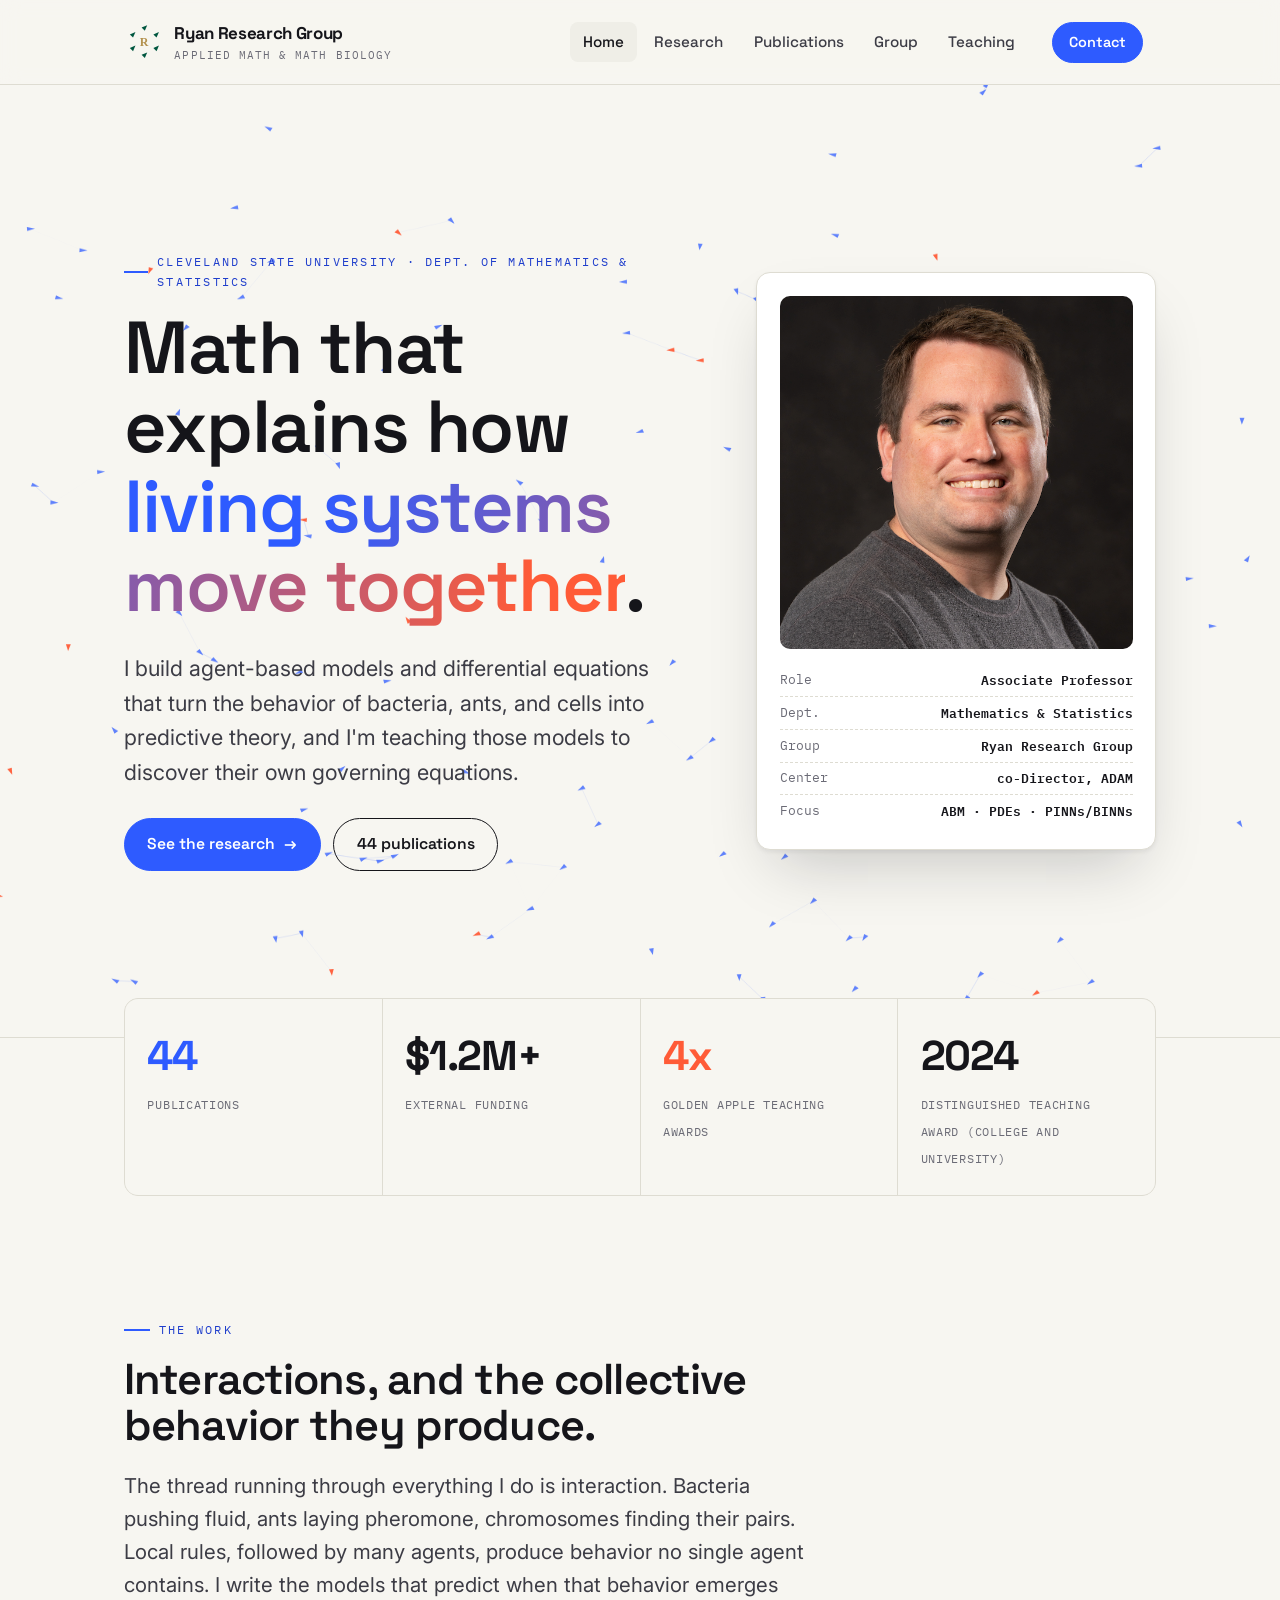
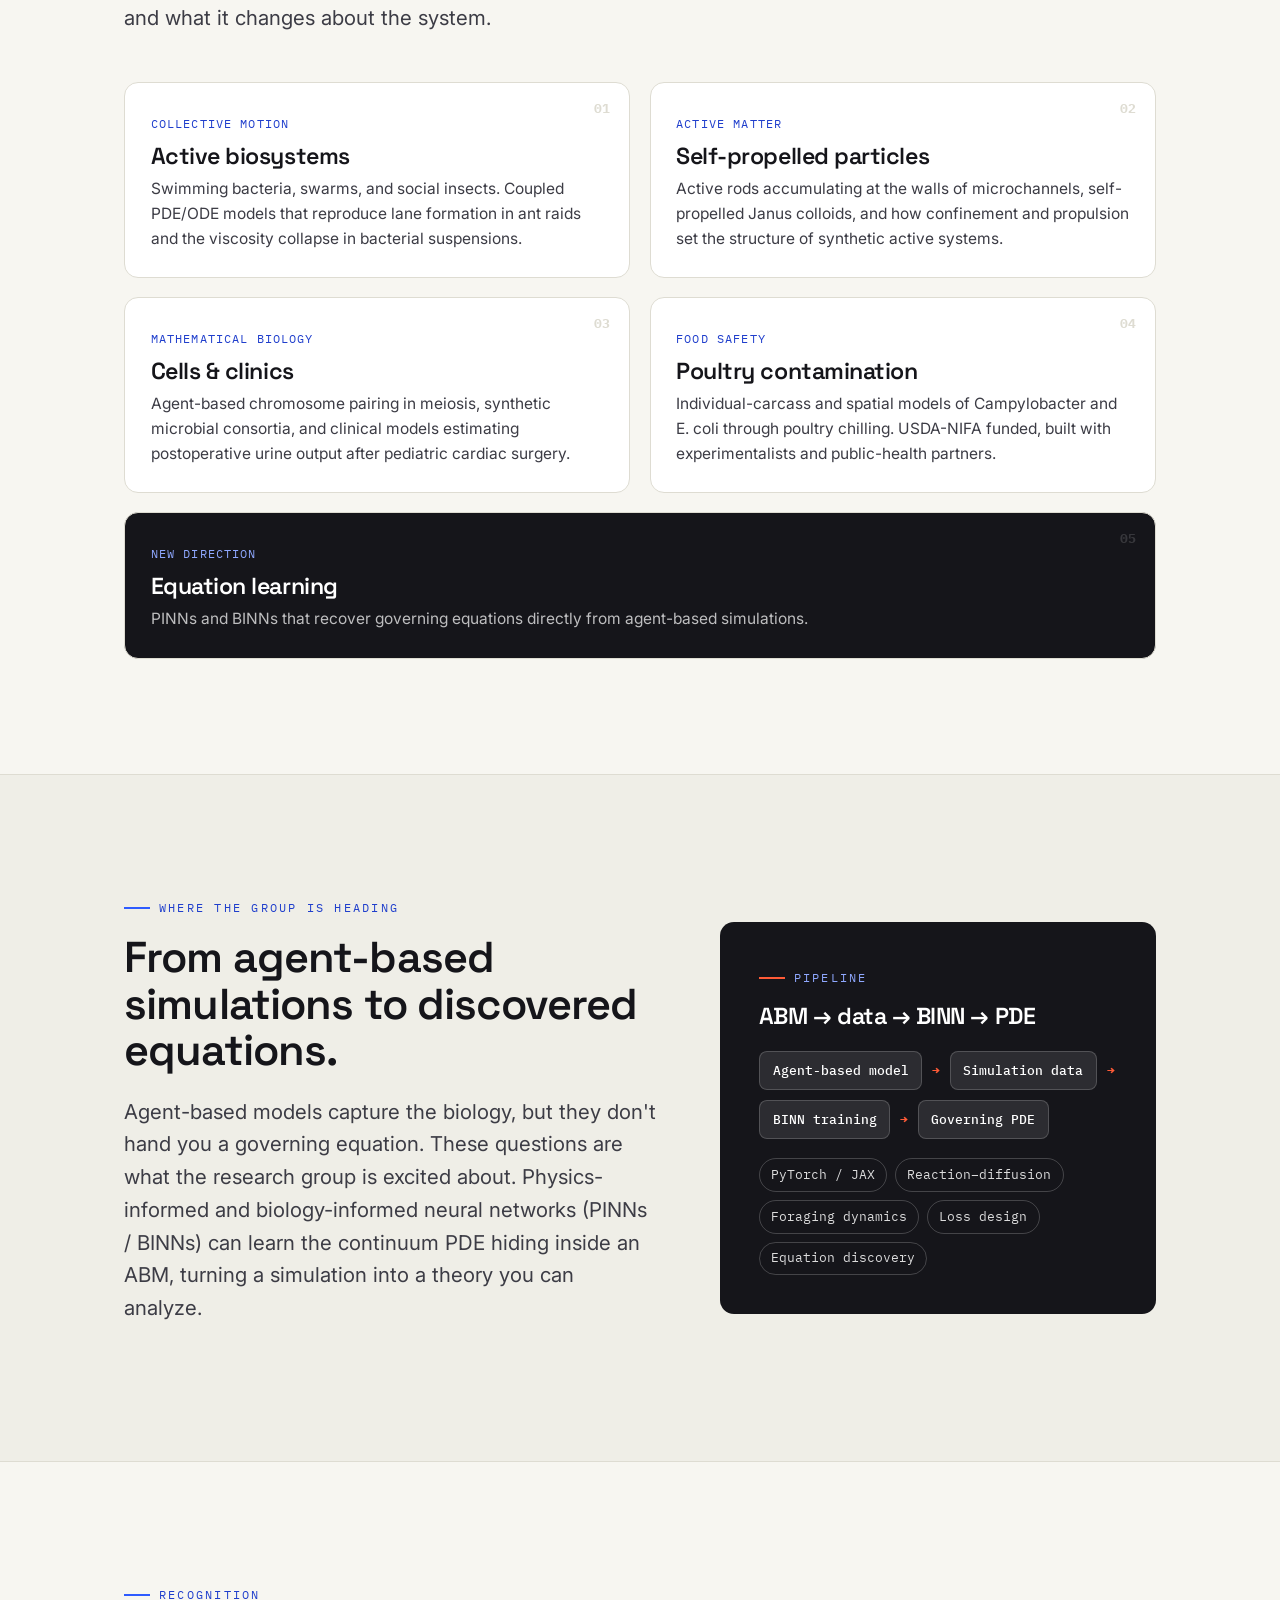
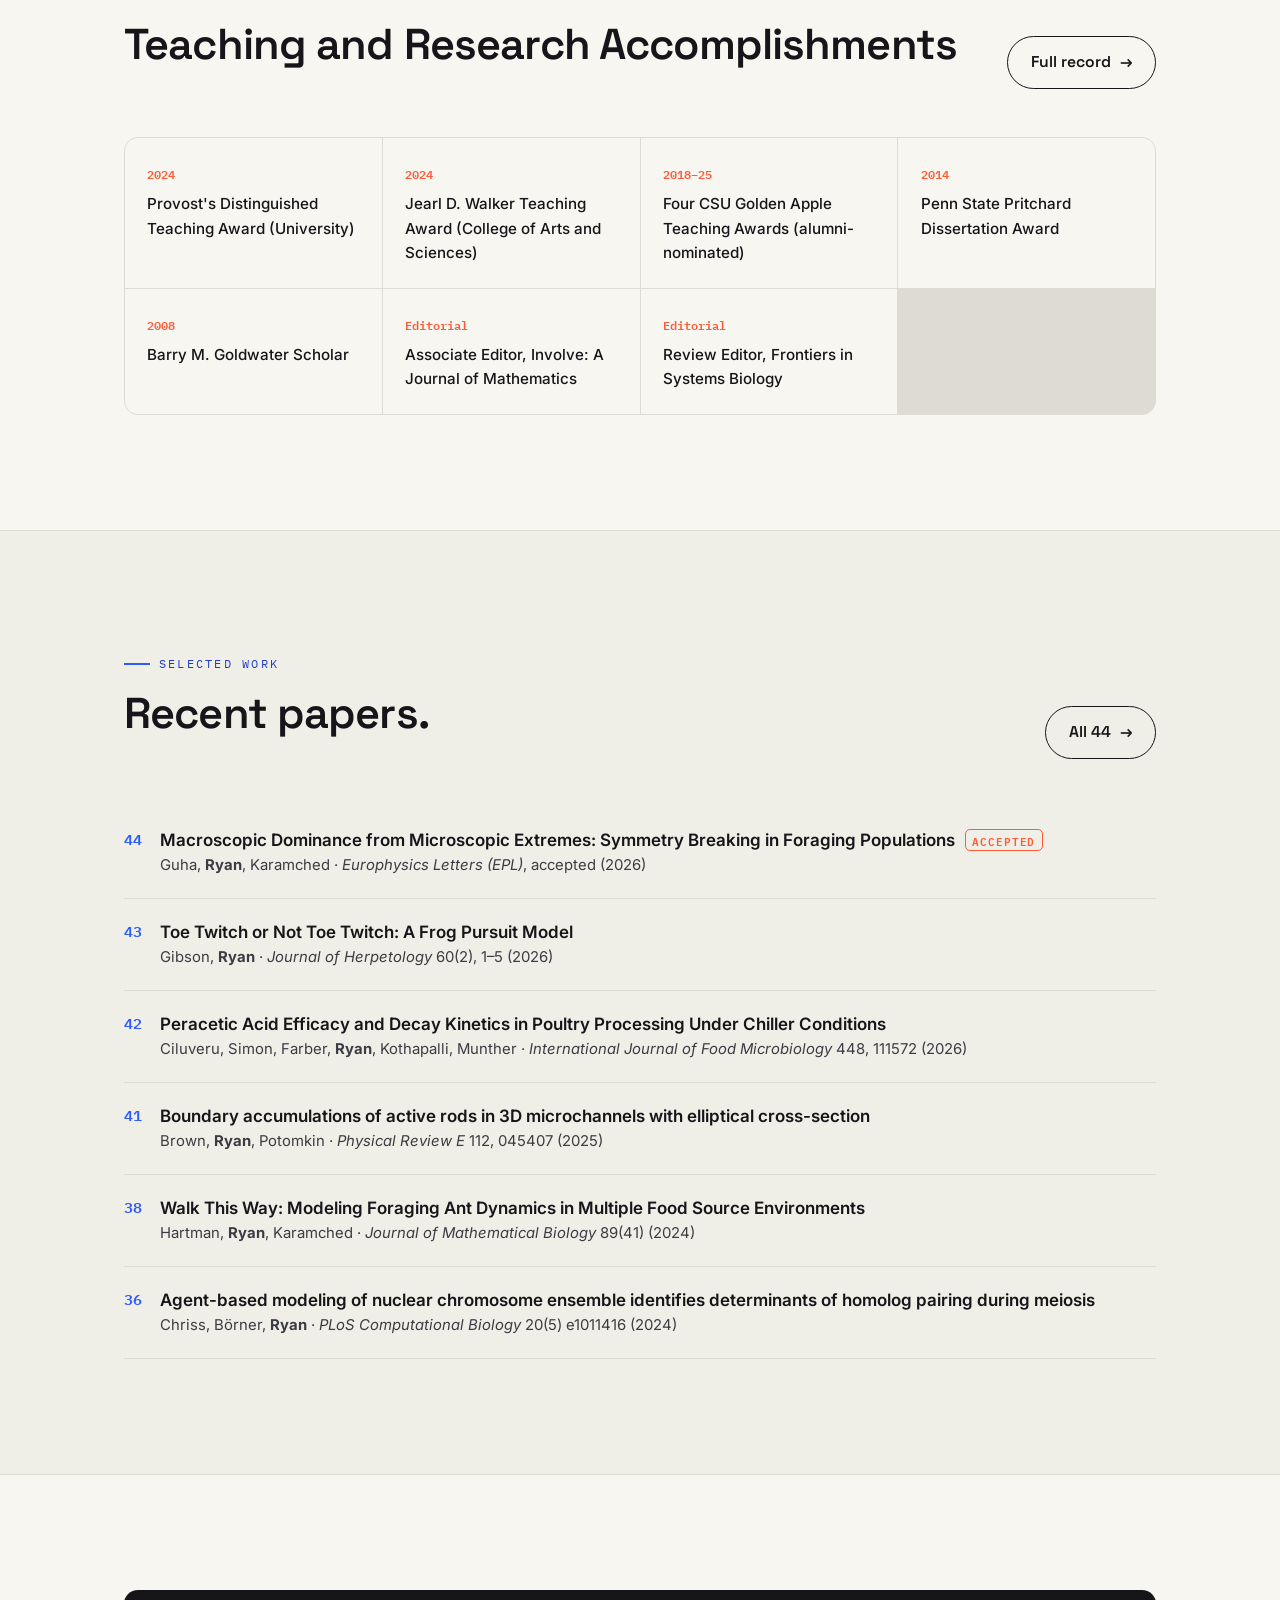
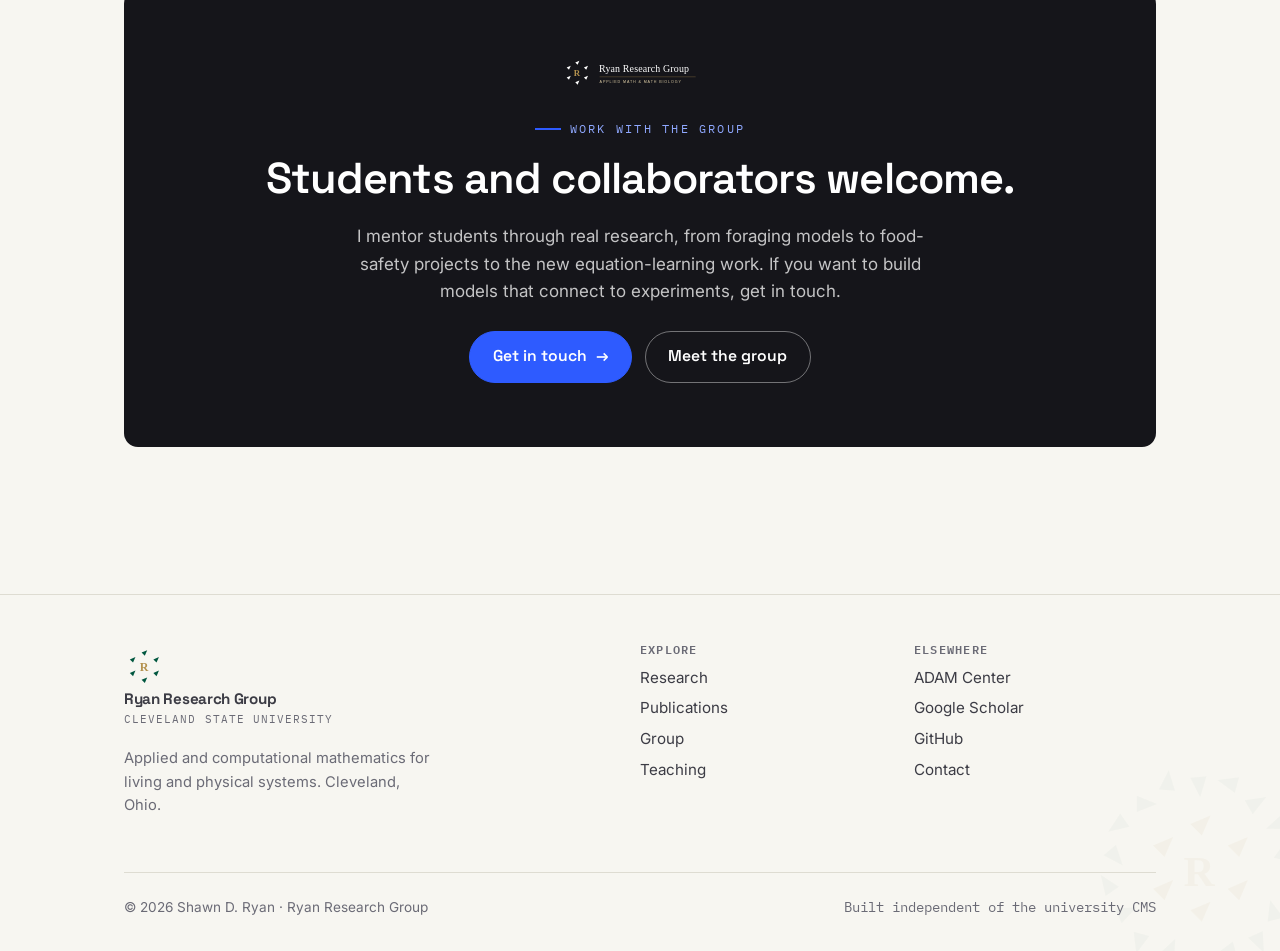
==== commit 04360a5a: "Update Google verification token (URL-prefix HTML tag)" ====
--- a/index.html
+++ b/index.html
@@ -3,7 +3,7 @@
 <head>
 <meta charset="UTF-8" />
 <meta name="viewport" content="width=device-width, initial-scale=1" />
-<meta name="google-site-verification" content="2QqUHZA7nmjfWuH92psHUcwFuengQ7NtVNPwC8Nj2JI" />
+<meta name="google-site-verification" content="WnNxNH32kNIXF_uVLVe2yPO99TeHqkwDpq0tcyuT5aY" />
 <title>Shawn D. Ryan, PhD — Applied Mathematics &amp; Mathematical Biology</title>
 <meta name="description" content="Ryan Research Group at Cleveland State University. Agent-based modeling, differential equations, and equation learning (PINNs/BINNs) for collective motion, mathematical biology, and food-safety modeling." />
 <meta property="og:title" content="Shawn D. Ryan, PhD — Ryan Research Group" />
--- a/css/style.css
+++ b/css/style.css
@@ -283,6 +283,8 @@
 .phead { border-bottom: 1px solid var(--line); position: relative; overflow: hidden; }
 .phead__inner { padding-block: clamp(60px, 8vw, 96px); position: relative; z-index: 2; }
 .phead .abs-grid { position: absolute; inset: 0; z-index: 0; }
+.phead-emblem { position: absolute; right: -28px; top: 50%; transform: translateY(-50%); width: min(300px, 32vw); opacity: .5; z-index: 1; pointer-events: none; }
+@media (max-width: 820px) { .phead-emblem { display: none; } }
 
 /* -------- prose (research detail) -------- */
 .prose { max-width: 70ch; }
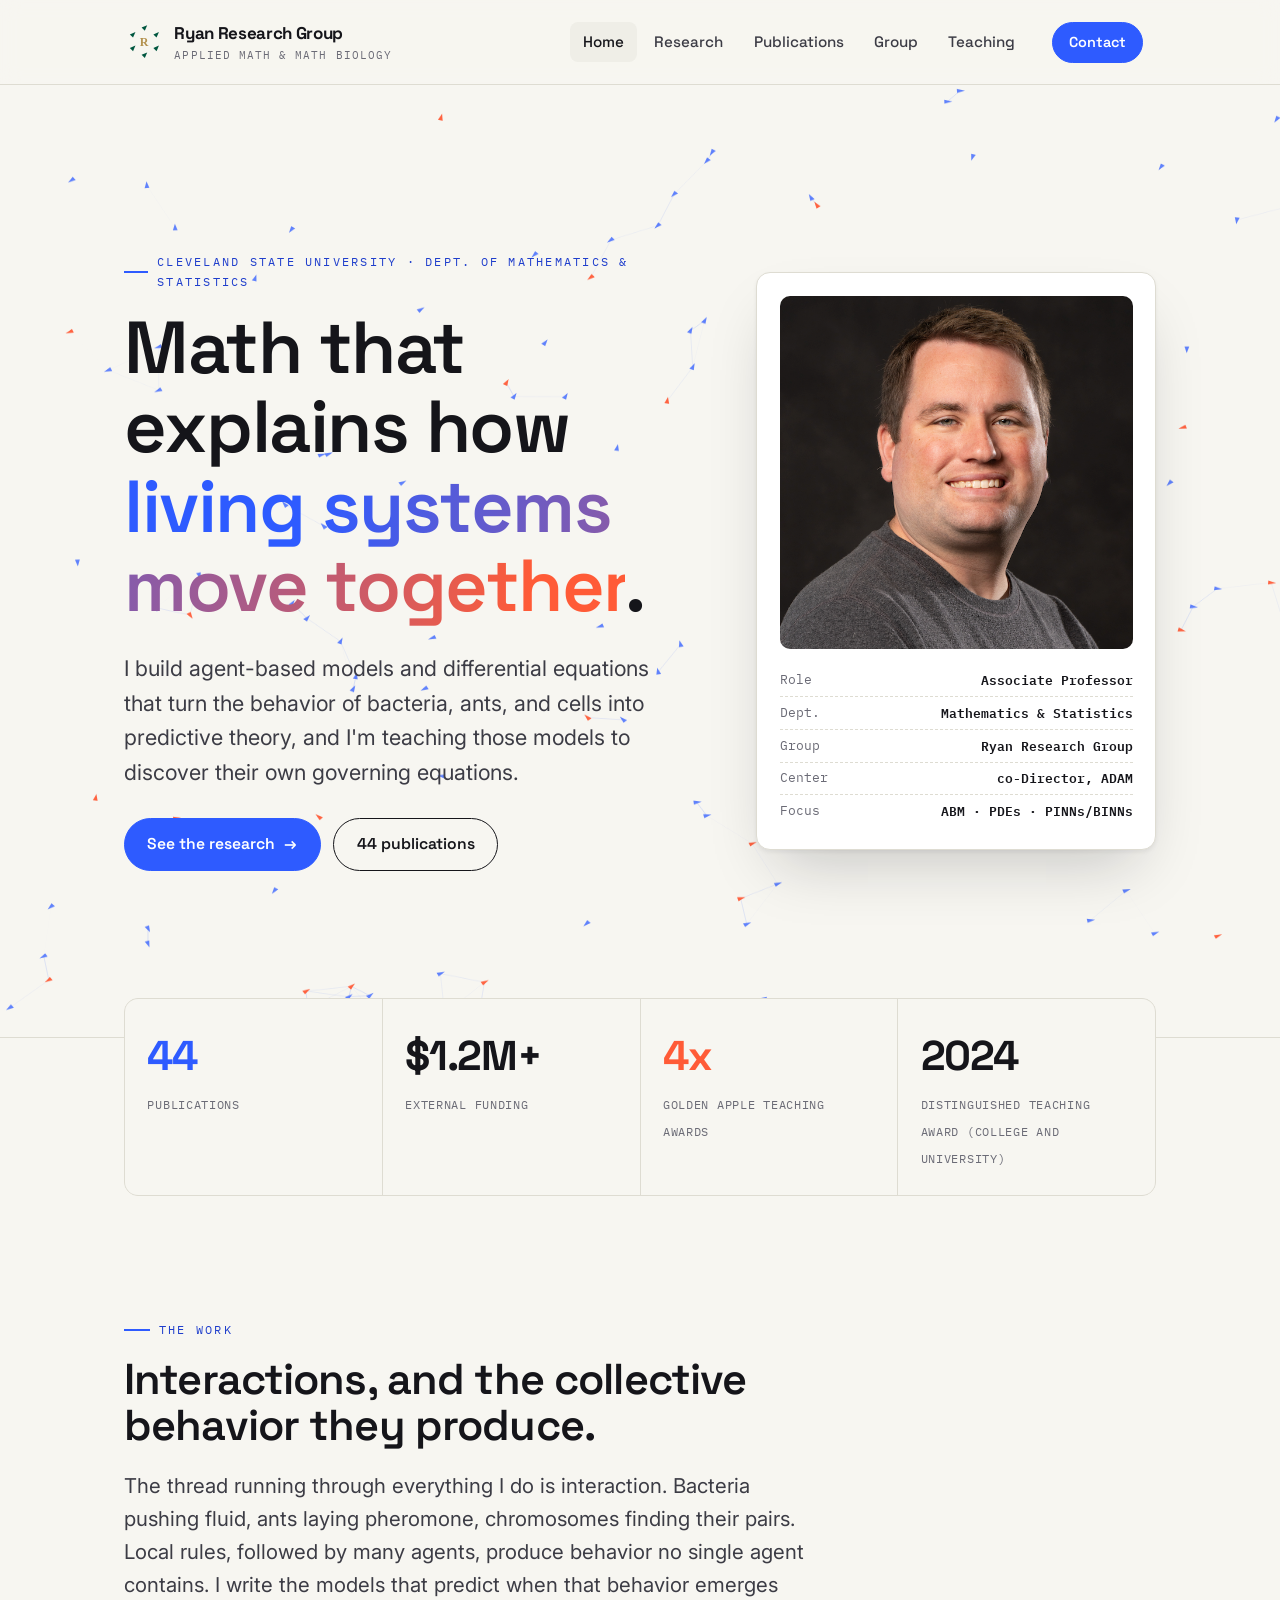
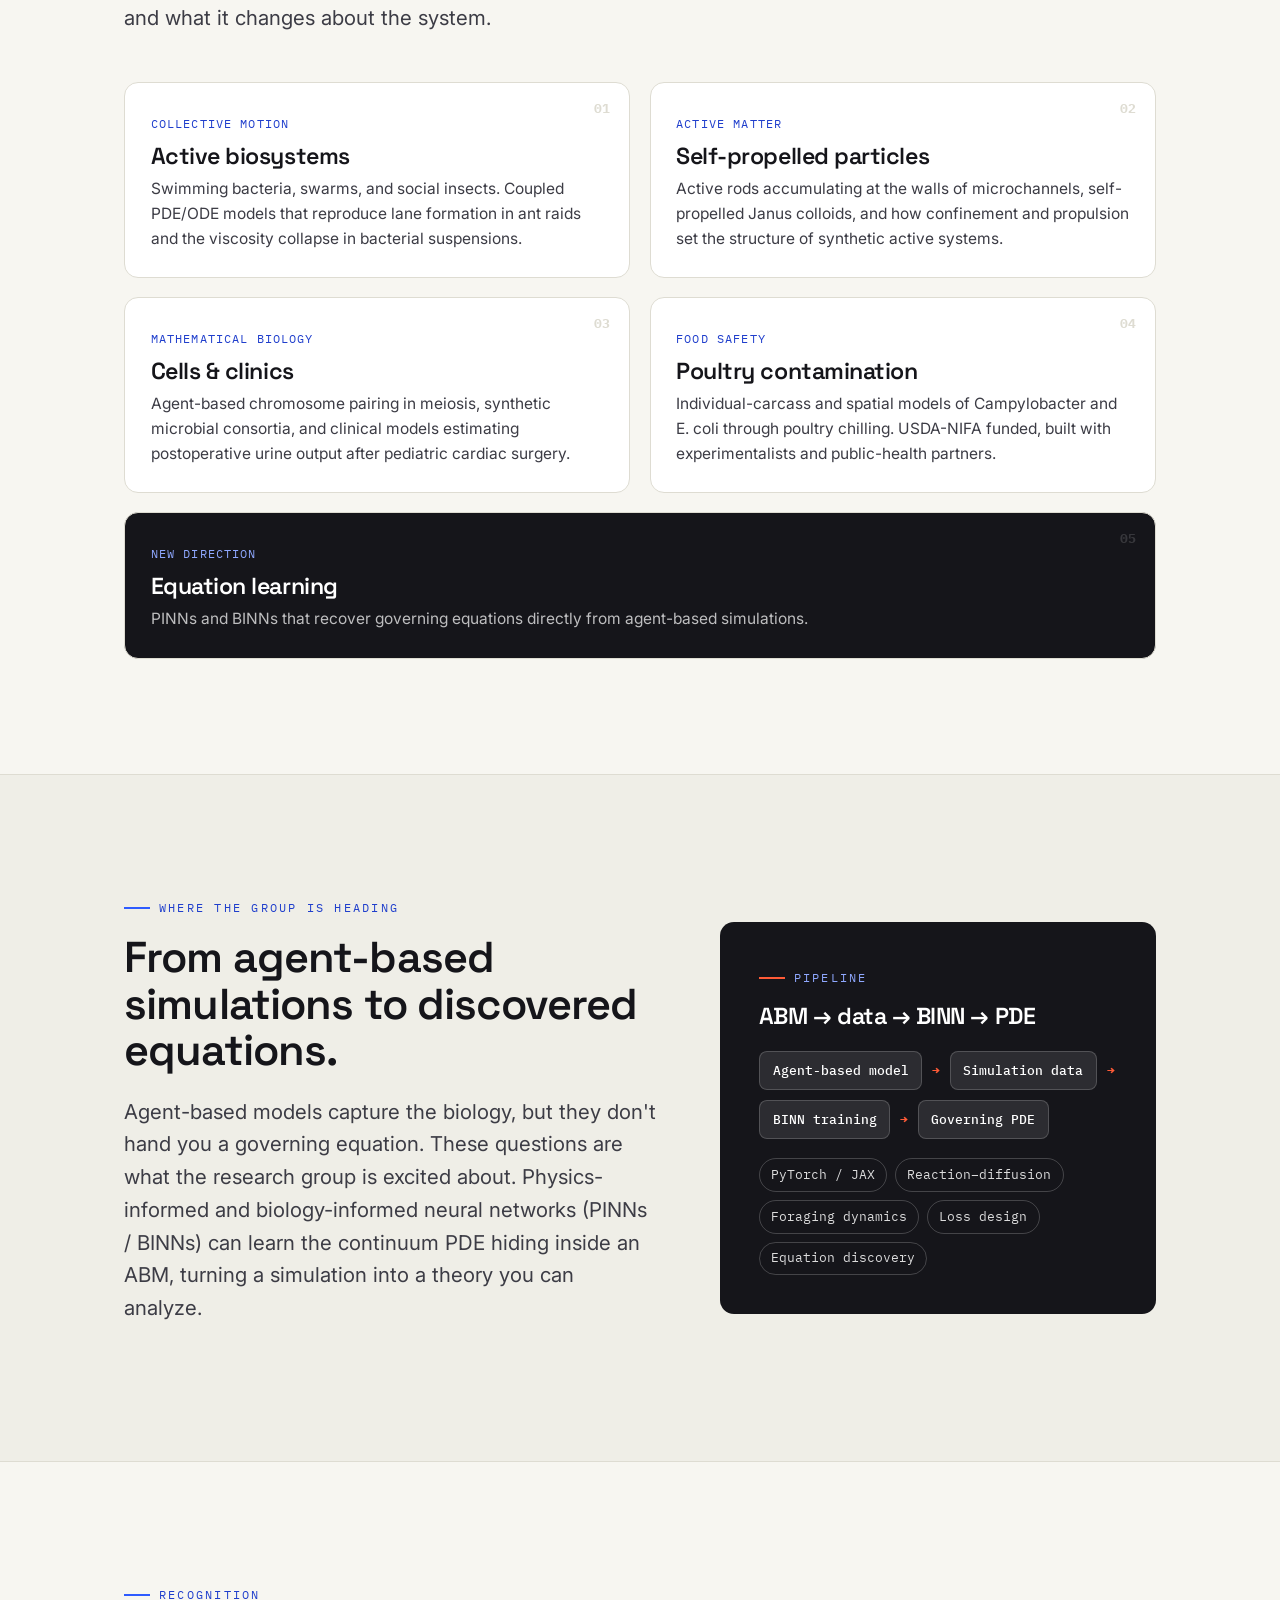
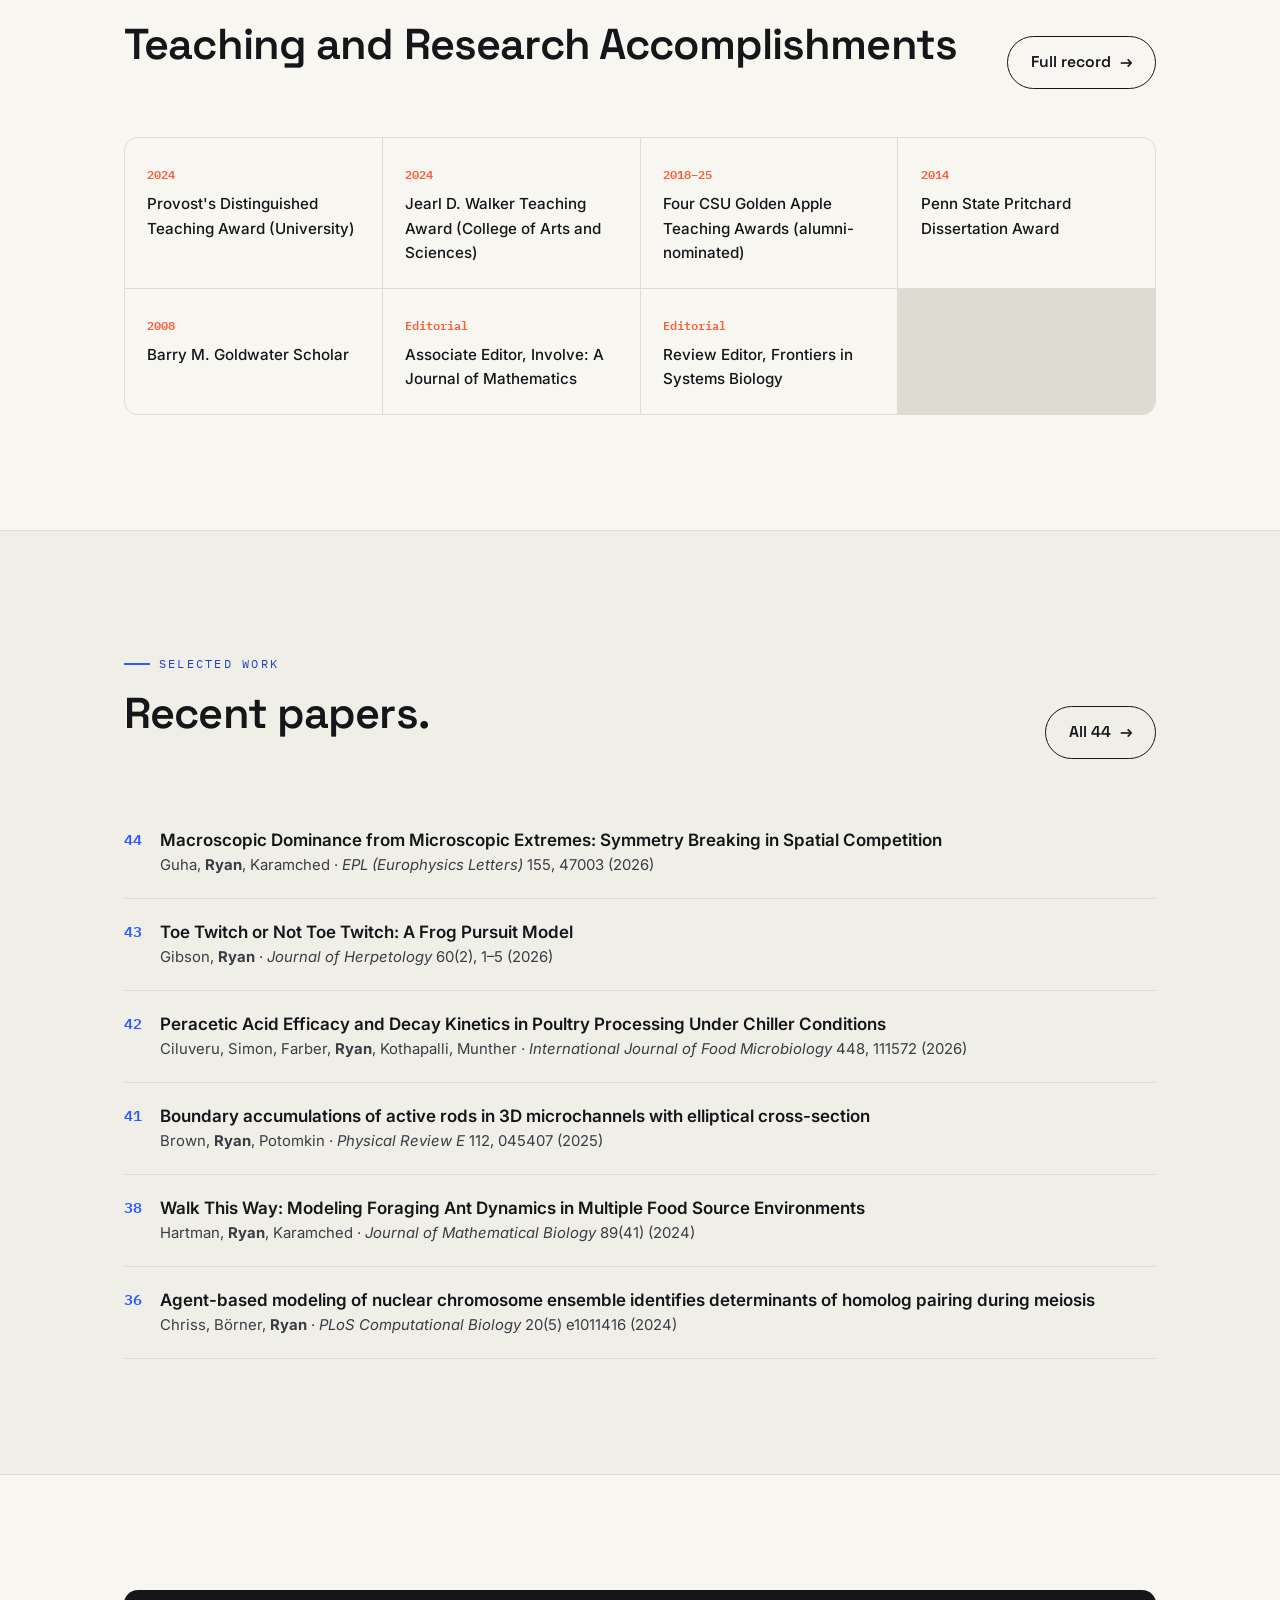
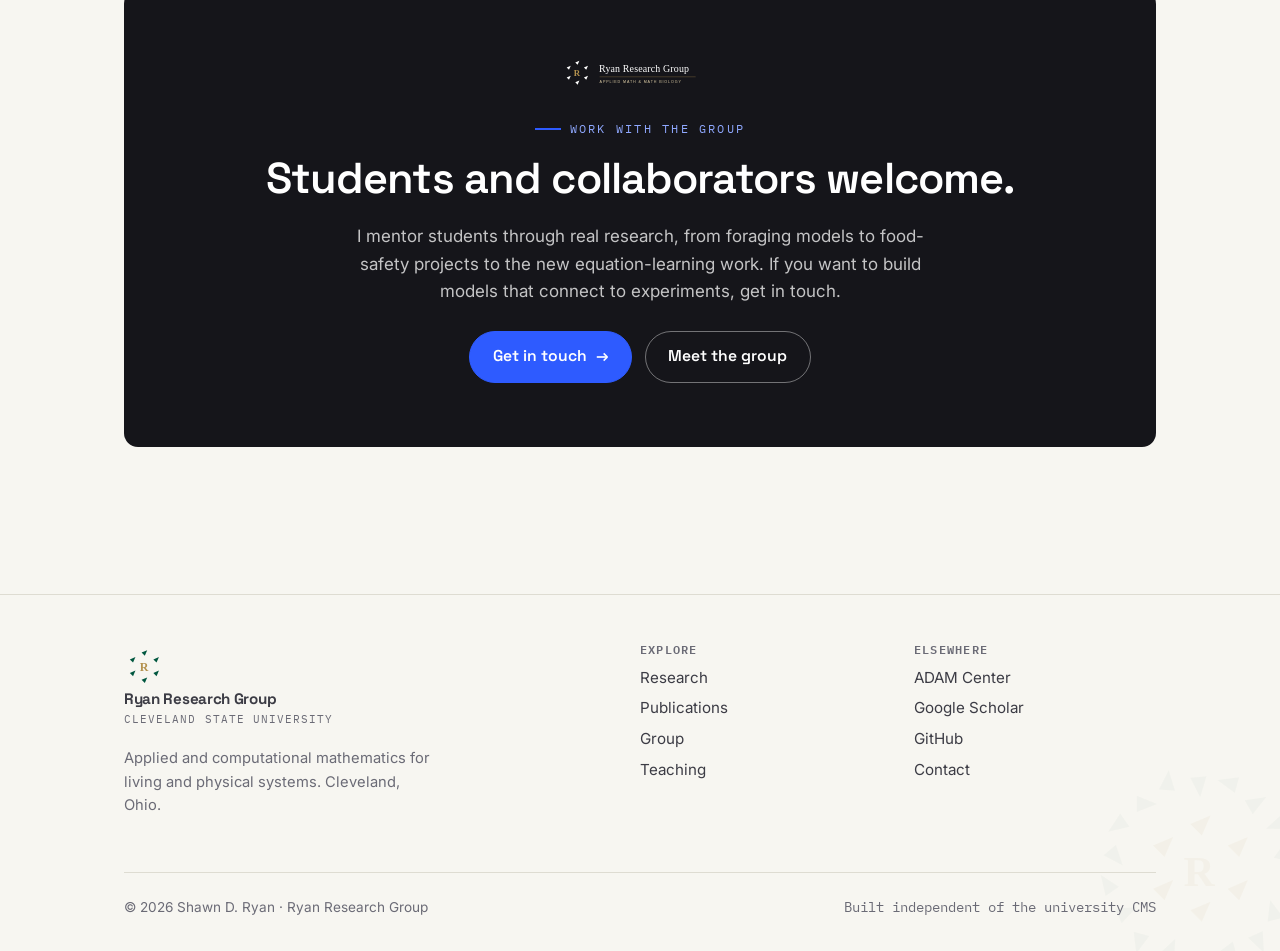
==== commit 87db0cc3: "Update EPL and Journal of Herpetology citations with final published details" ====
--- a/index.html
+++ b/index.html
@@ -224,8 +224,8 @@
       <li class="pub">
         <span class="pub__no">44</span>
         <div>
-          <div class="pub__title">Macroscopic Dominance from Microscopic Extremes: Symmetry Breaking in Foraging Populations <span class="pub__badge">Accepted</span></div>
-          <div class="pub__meta">Guha, <b>Ryan</b>, Karamched · <span class="pub__venue">Europhysics Letters (EPL)</span>, accepted (2026)</div>
+          <div class="pub__title">Macroscopic Dominance from Microscopic Extremes: Symmetry Breaking in Spatial Competition</div>
+          <div class="pub__meta">Guha, <b>Ryan</b>, Karamched · <span class="pub__venue">EPL (Europhysics Letters)</span> 155, 47003 (2026)</div>
         </div>
       </li>
       <li class="pub">
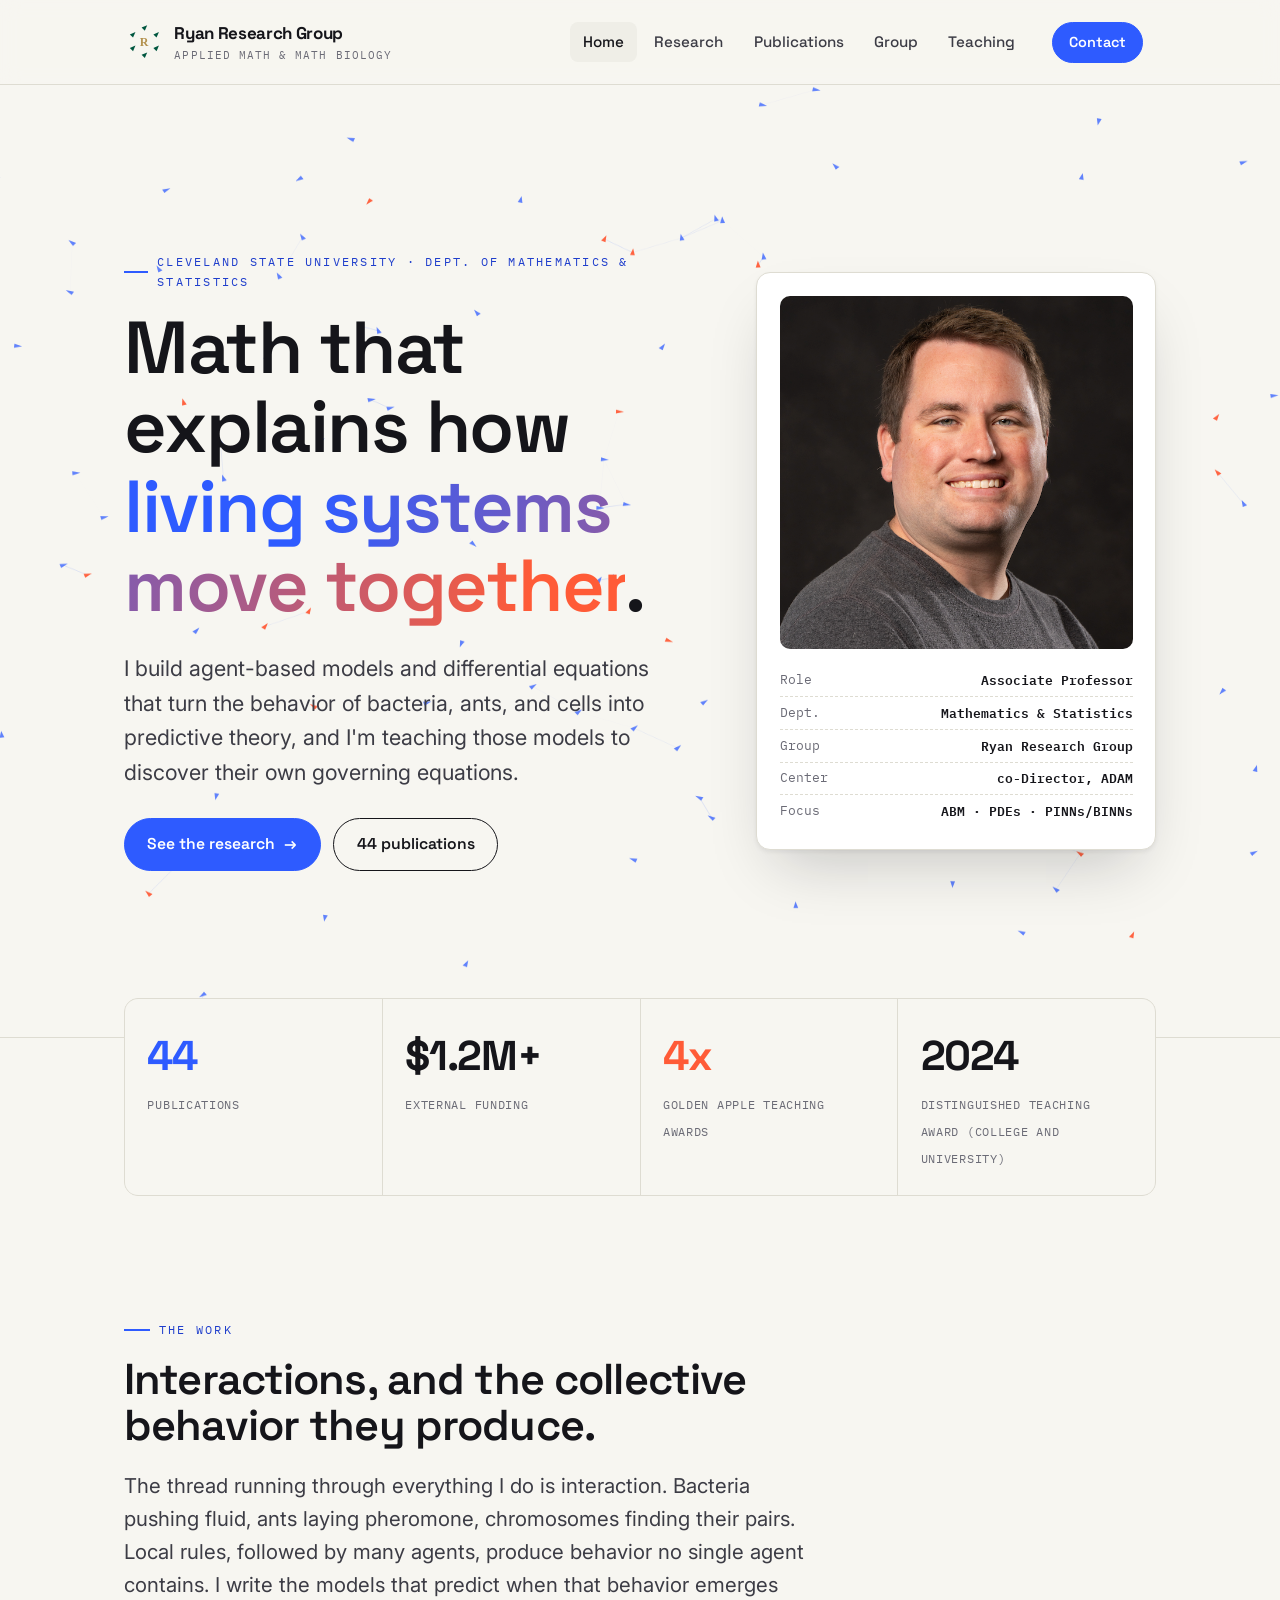
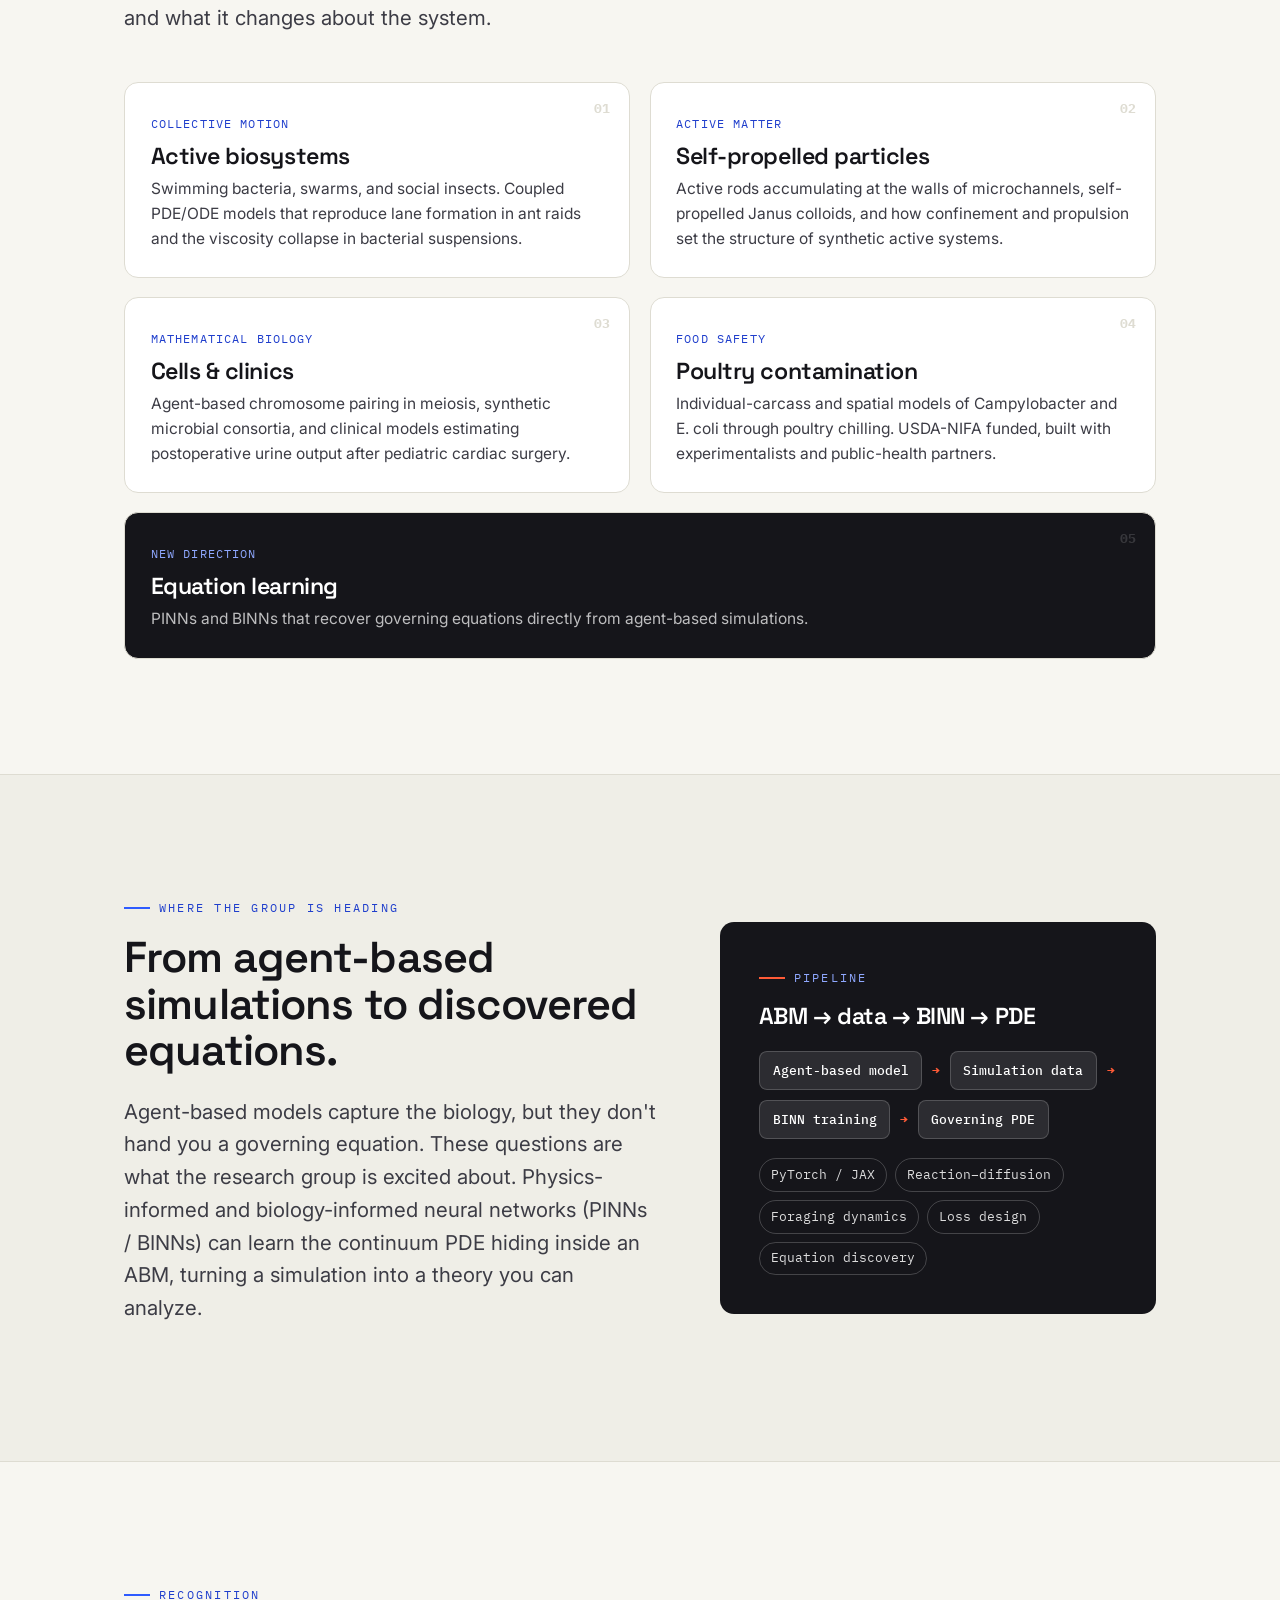
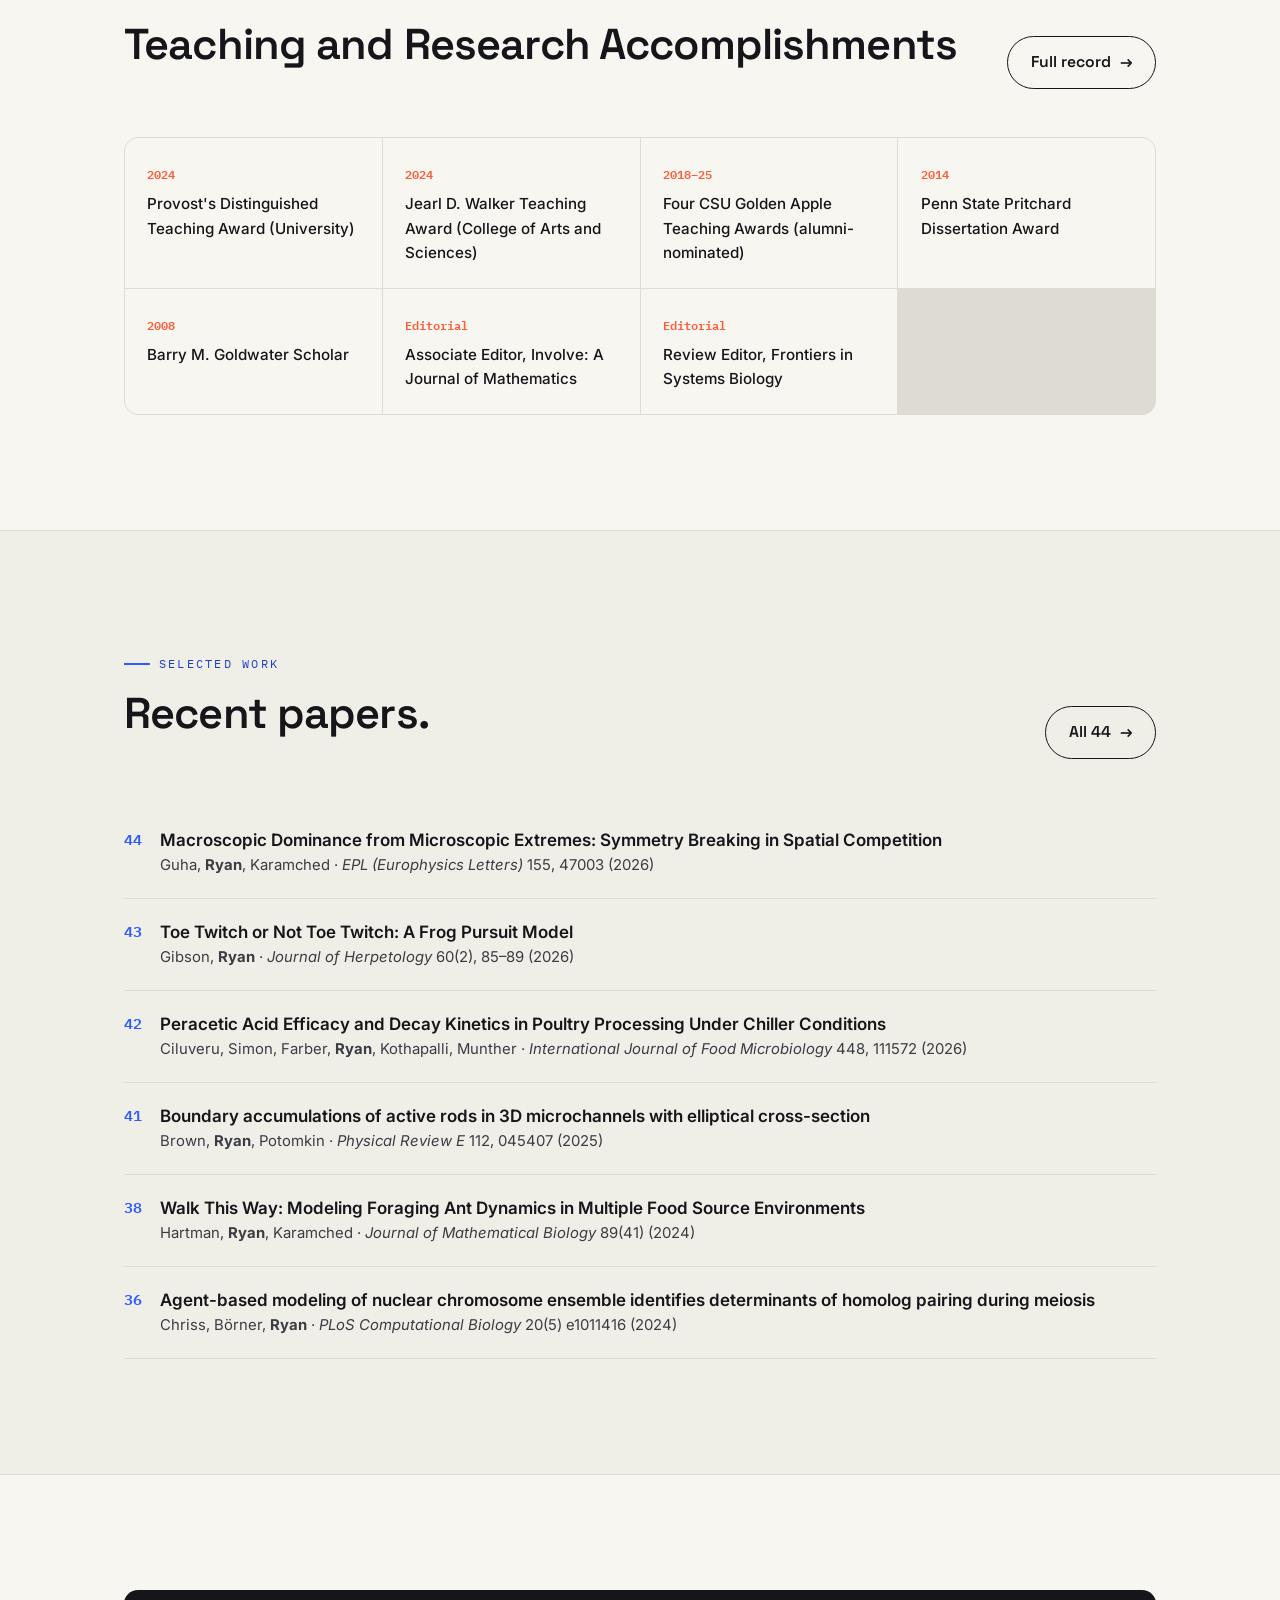
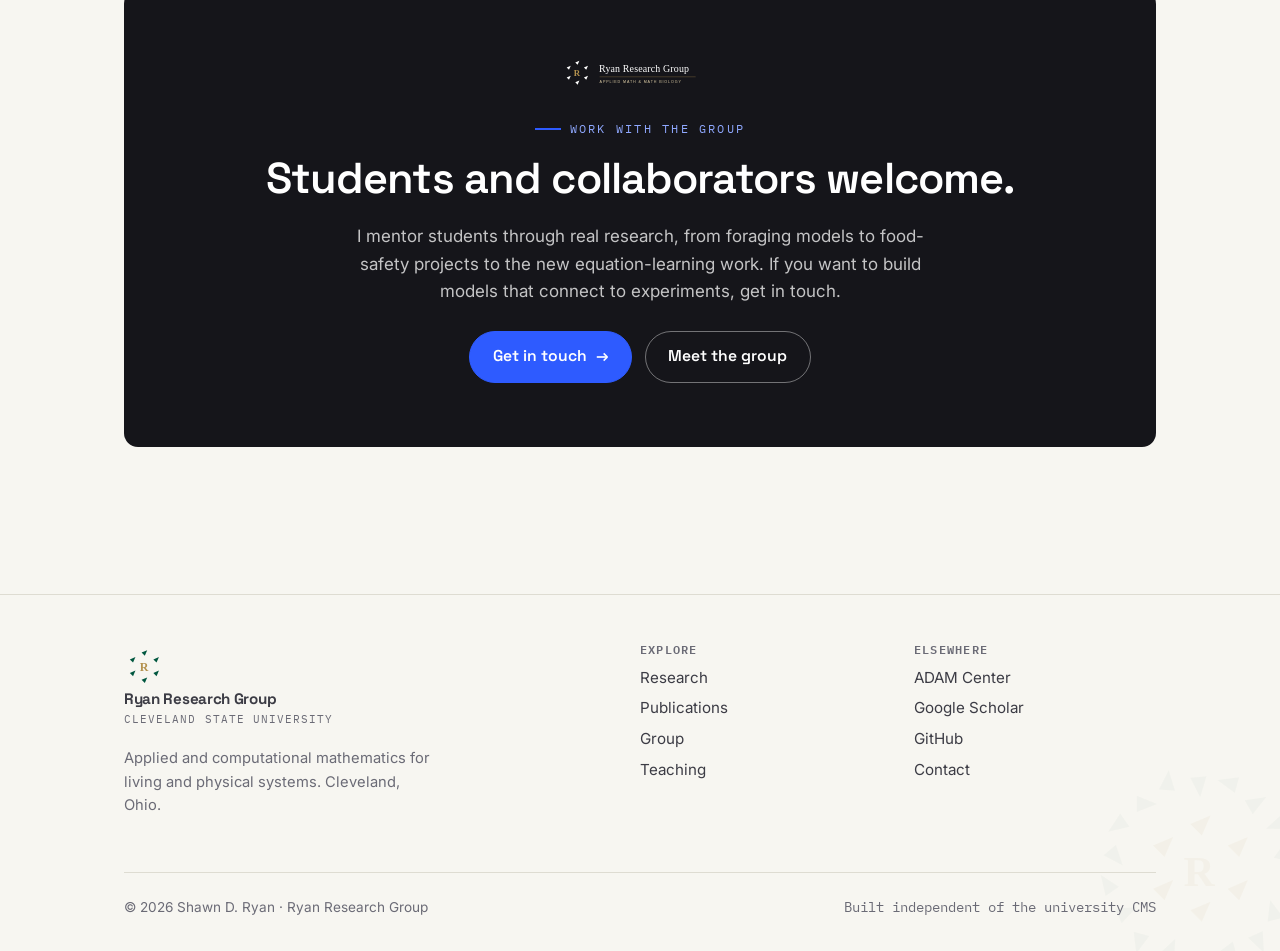
==== commit 99d48791: "Correct Journal of Herpetology page numbers to 85-89" ====
--- a/index.html
+++ b/index.html
@@ -232,7 +232,7 @@
         <span class="pub__no">43</span>
         <div>
           <div class="pub__title">Toe Twitch or Not Toe Twitch: A Frog Pursuit Model</div>
-          <div class="pub__meta">Gibson, <b>Ryan</b> · <span class="pub__venue">Journal of Herpetology</span> 60(2), 1–5 (2026)</div>
+          <div class="pub__meta">Gibson, <b>Ryan</b> · <span class="pub__venue">Journal of Herpetology</span> 60(2), 85–89 (2026)</div>
         </div>
       </li>
       <li class="pub">
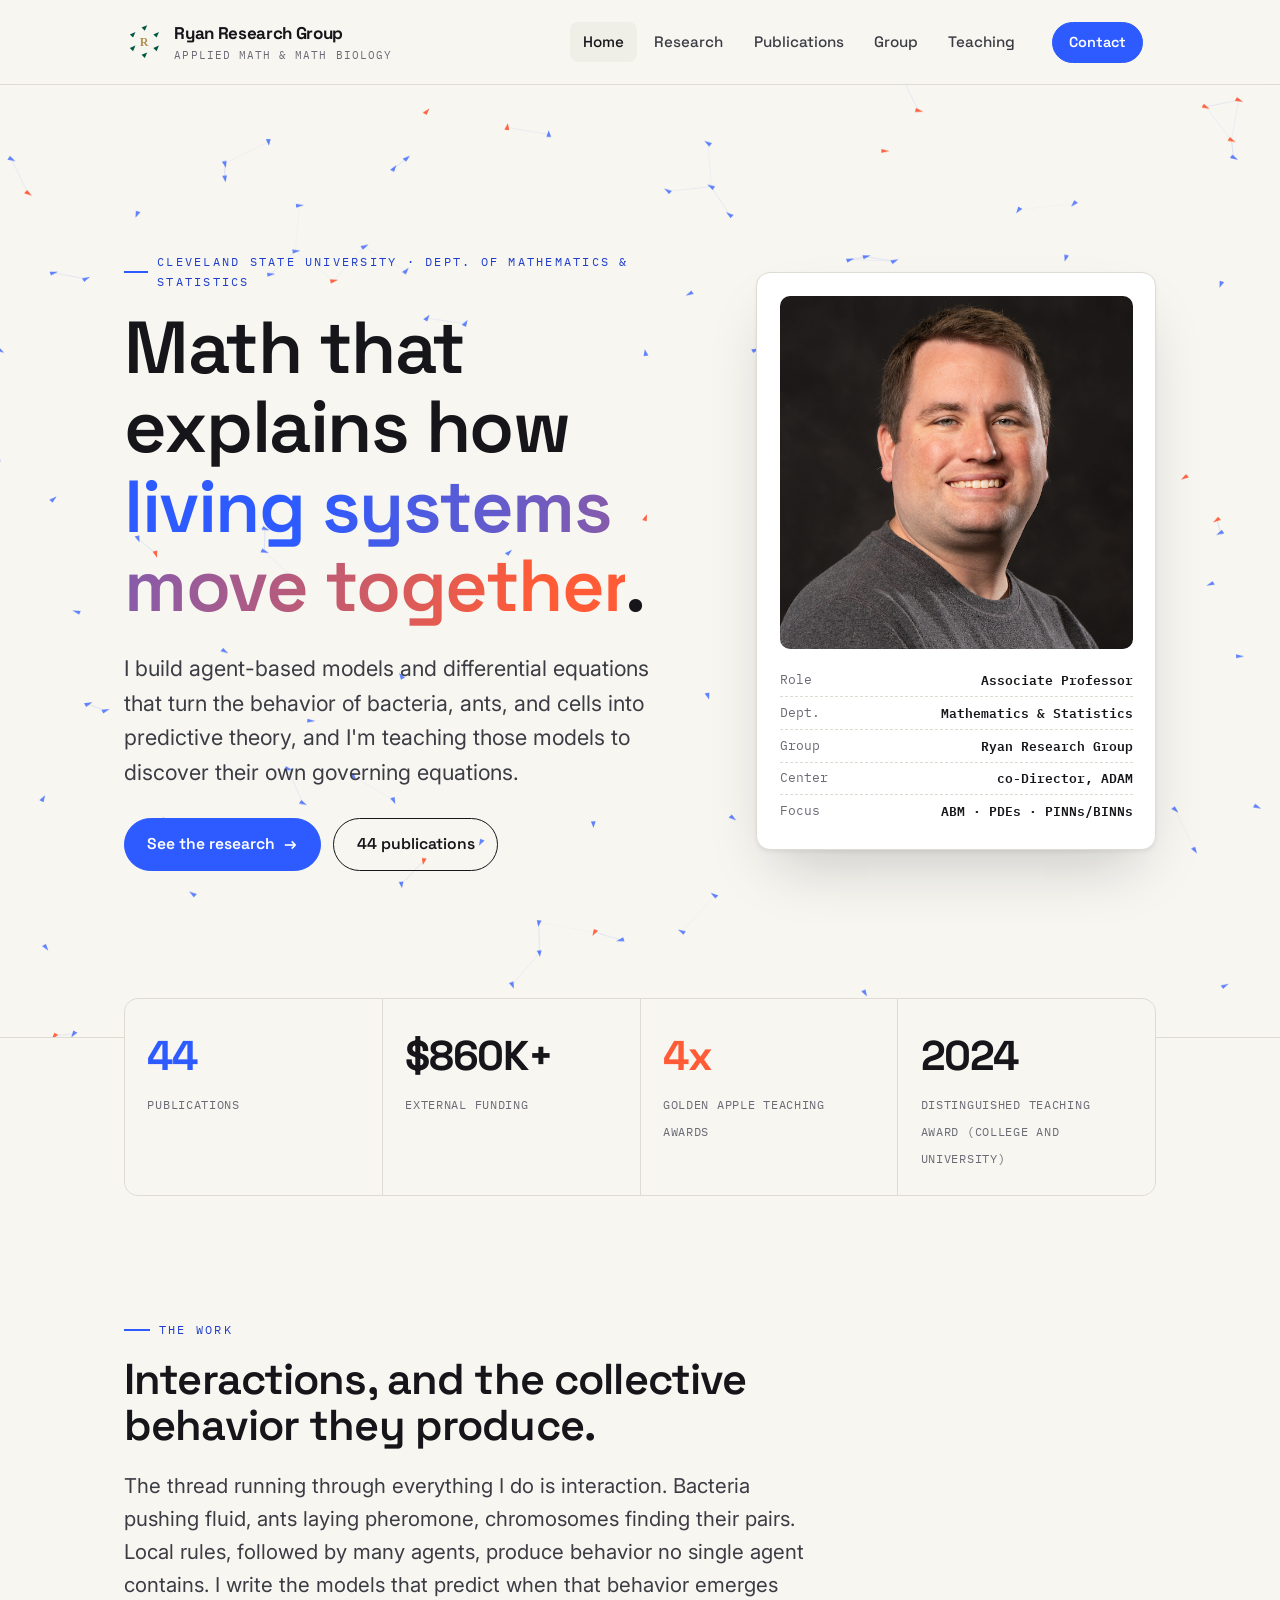
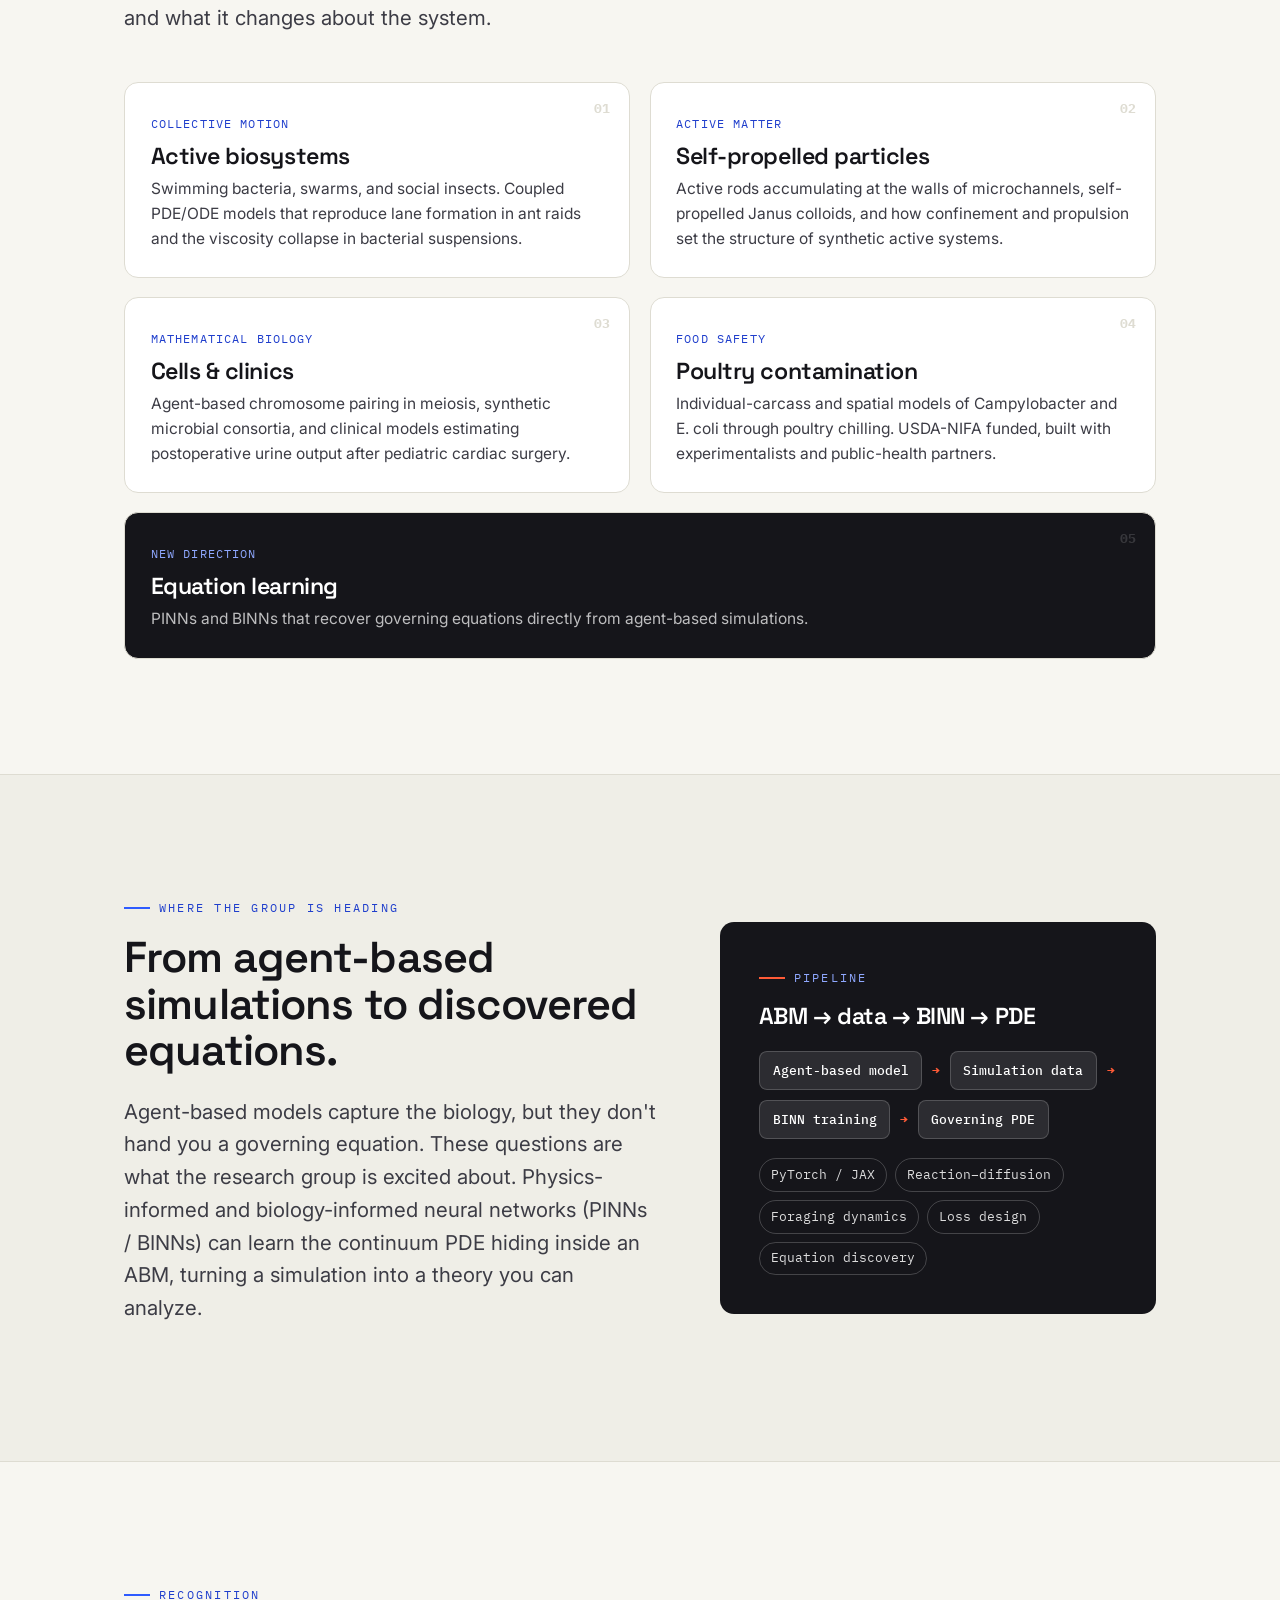
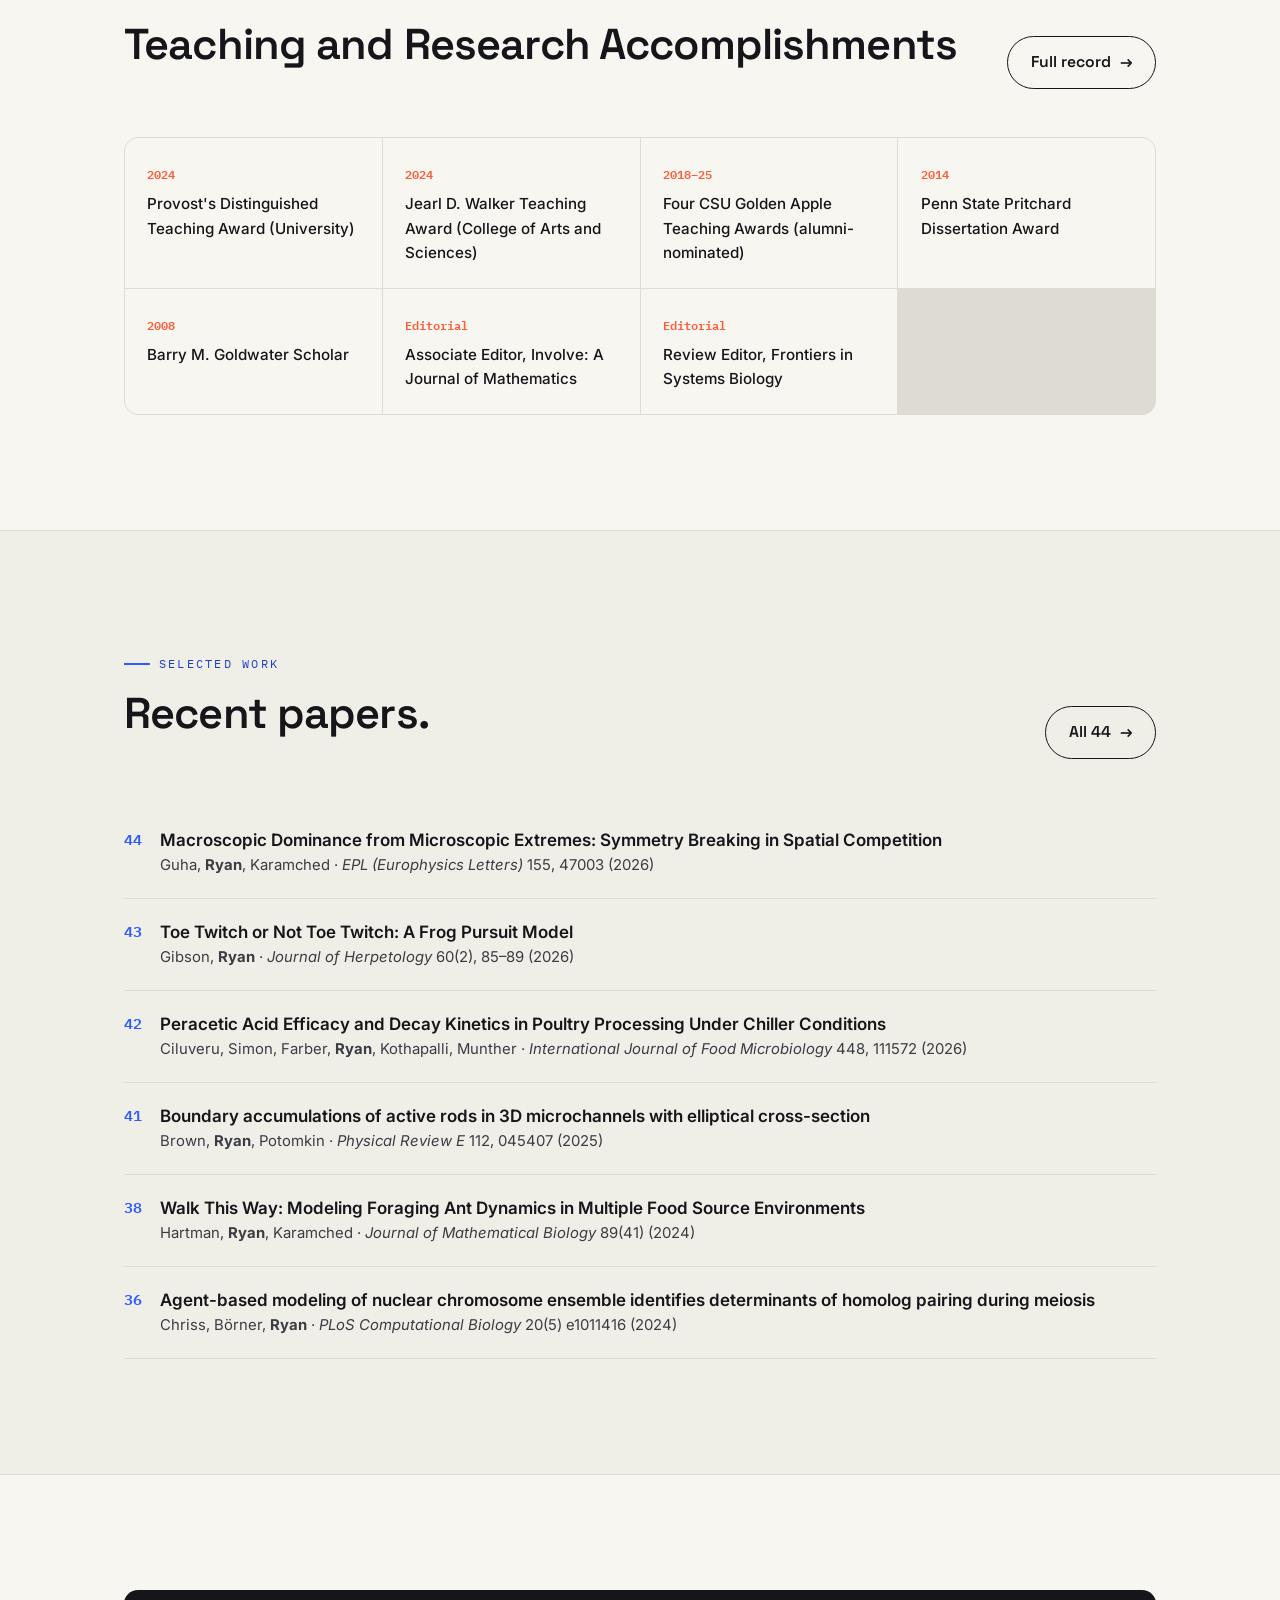
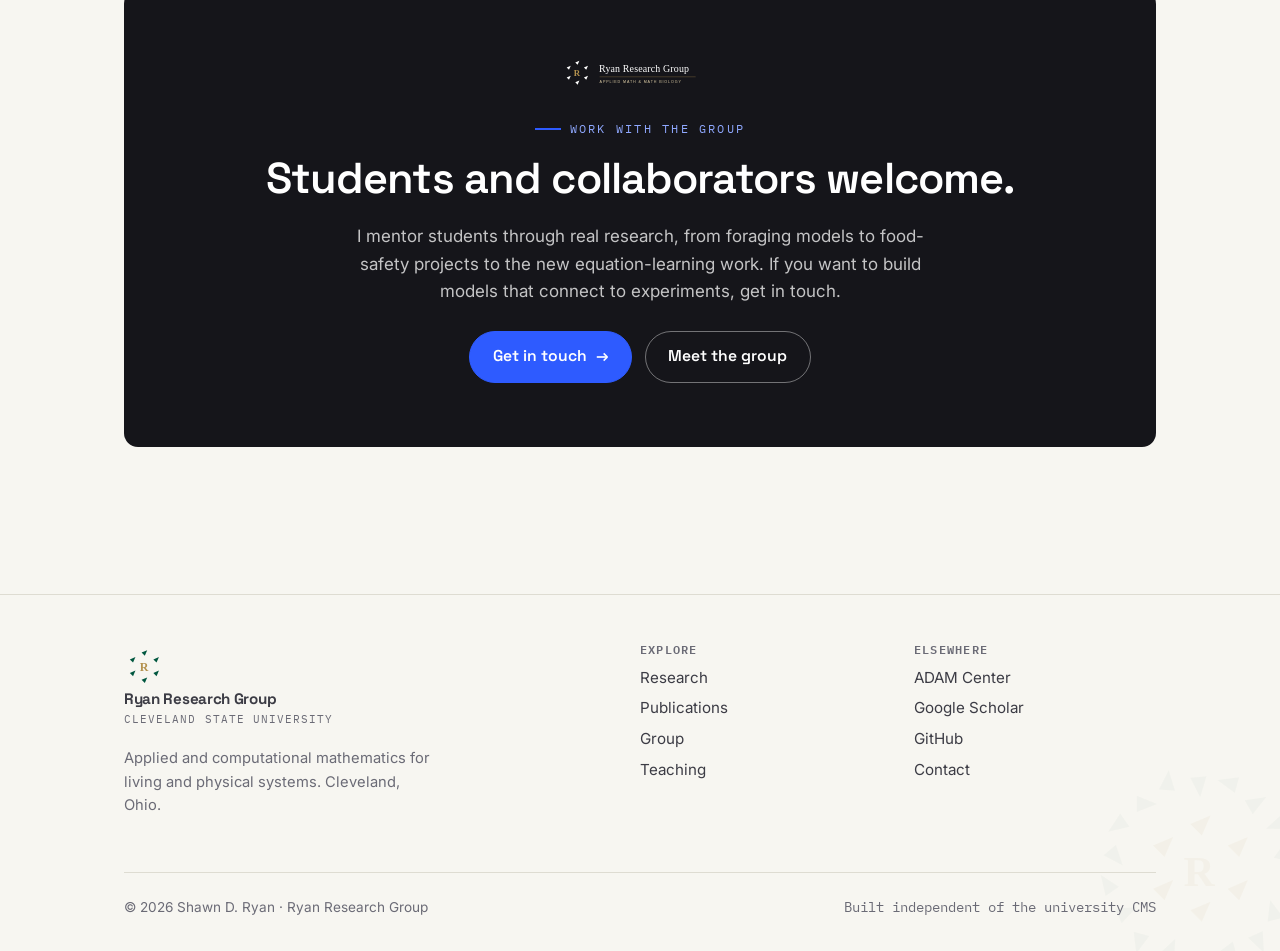
==== commit 1a488c5e: "Set external funding stat to K (funded grants only)" ====
--- a/index.html
+++ b/index.html
@@ -111,7 +111,7 @@
 <section class="wrap" style="margin-top:-40px;position:relative;z-index:3;">
   <div class="stats reveal">
     <div class="stat"><b class="accent">44</b><span>Publications</span></div>
-    <div class="stat"><b>$1.2M+</b><span>External funding</span></div>
+    <div class="stat"><b>$860K+</b><span>External funding</span></div>
     <div class="stat"><b class="hot">4x</b><span>Golden Apple Teaching Awards</span></div>
     <div class="stat"><b>2024</b><span>Distinguished Teaching Award (College and University)</span></div>
   </div>
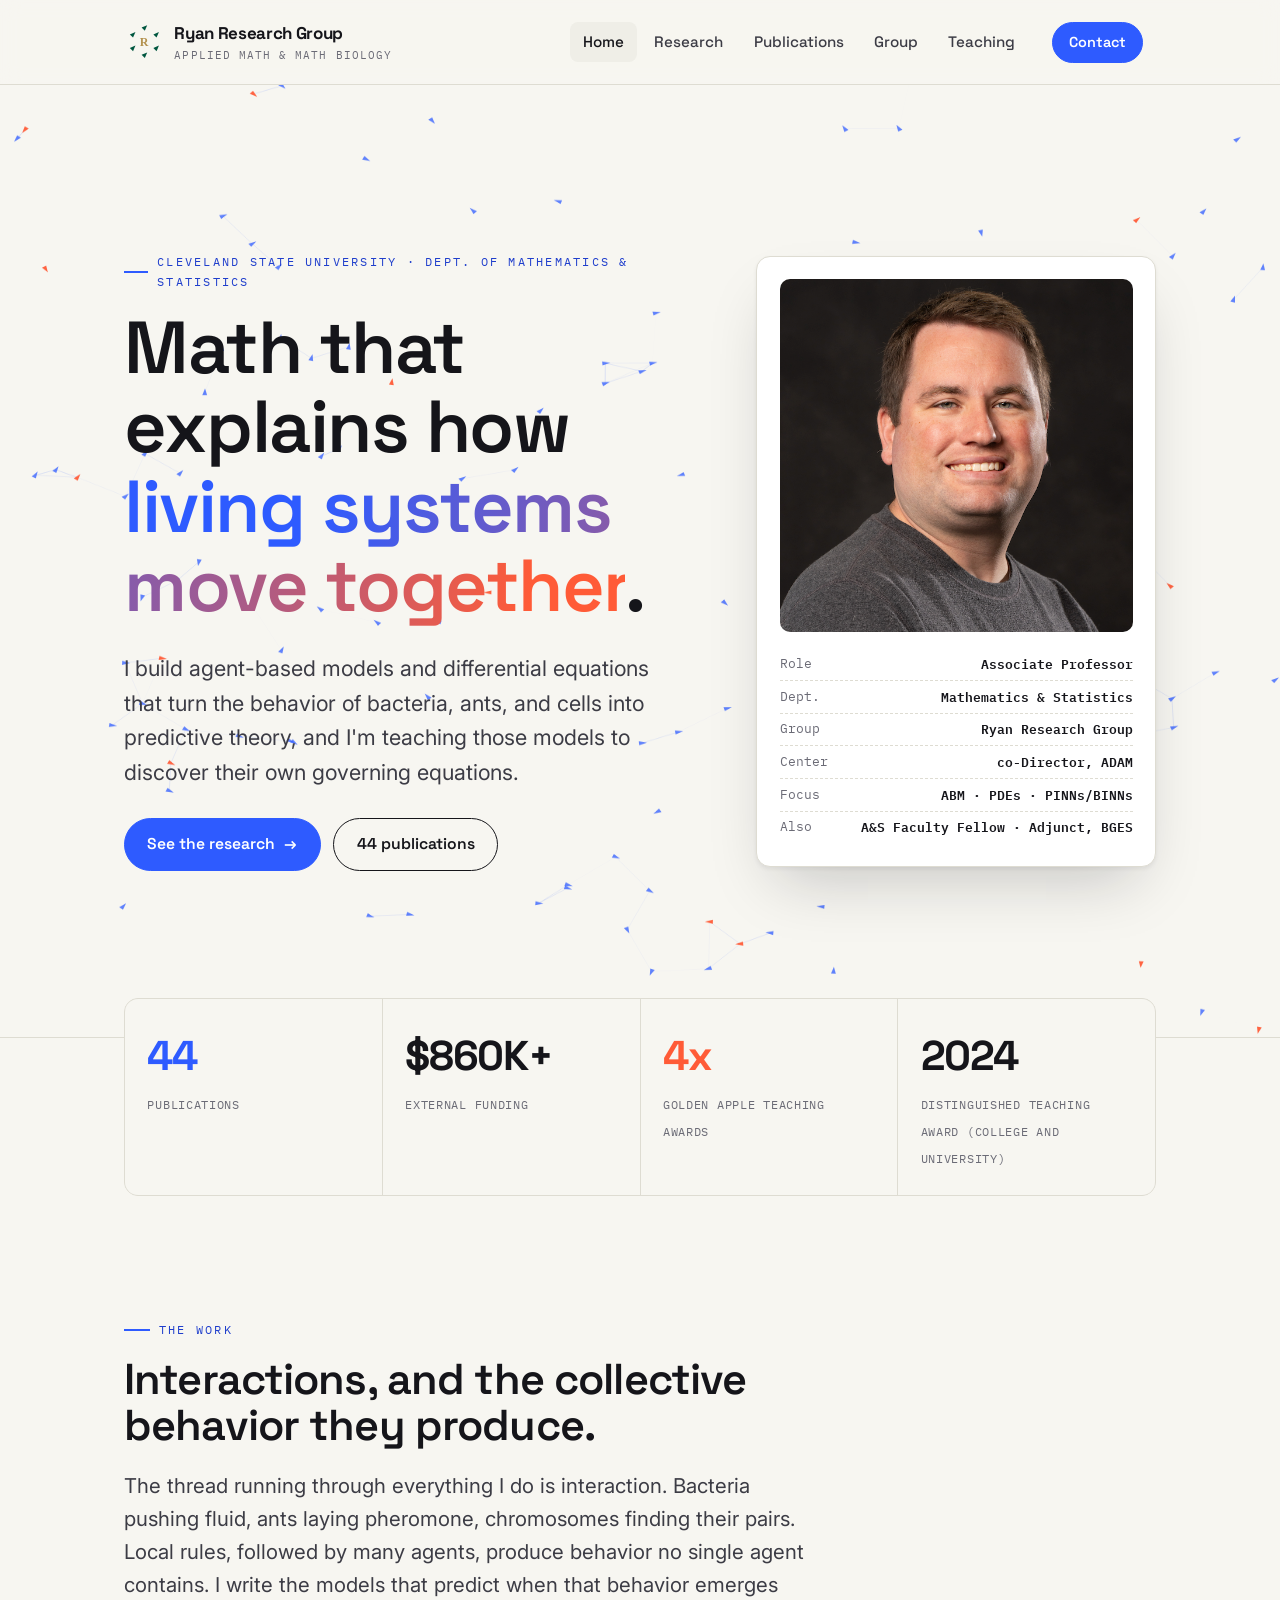
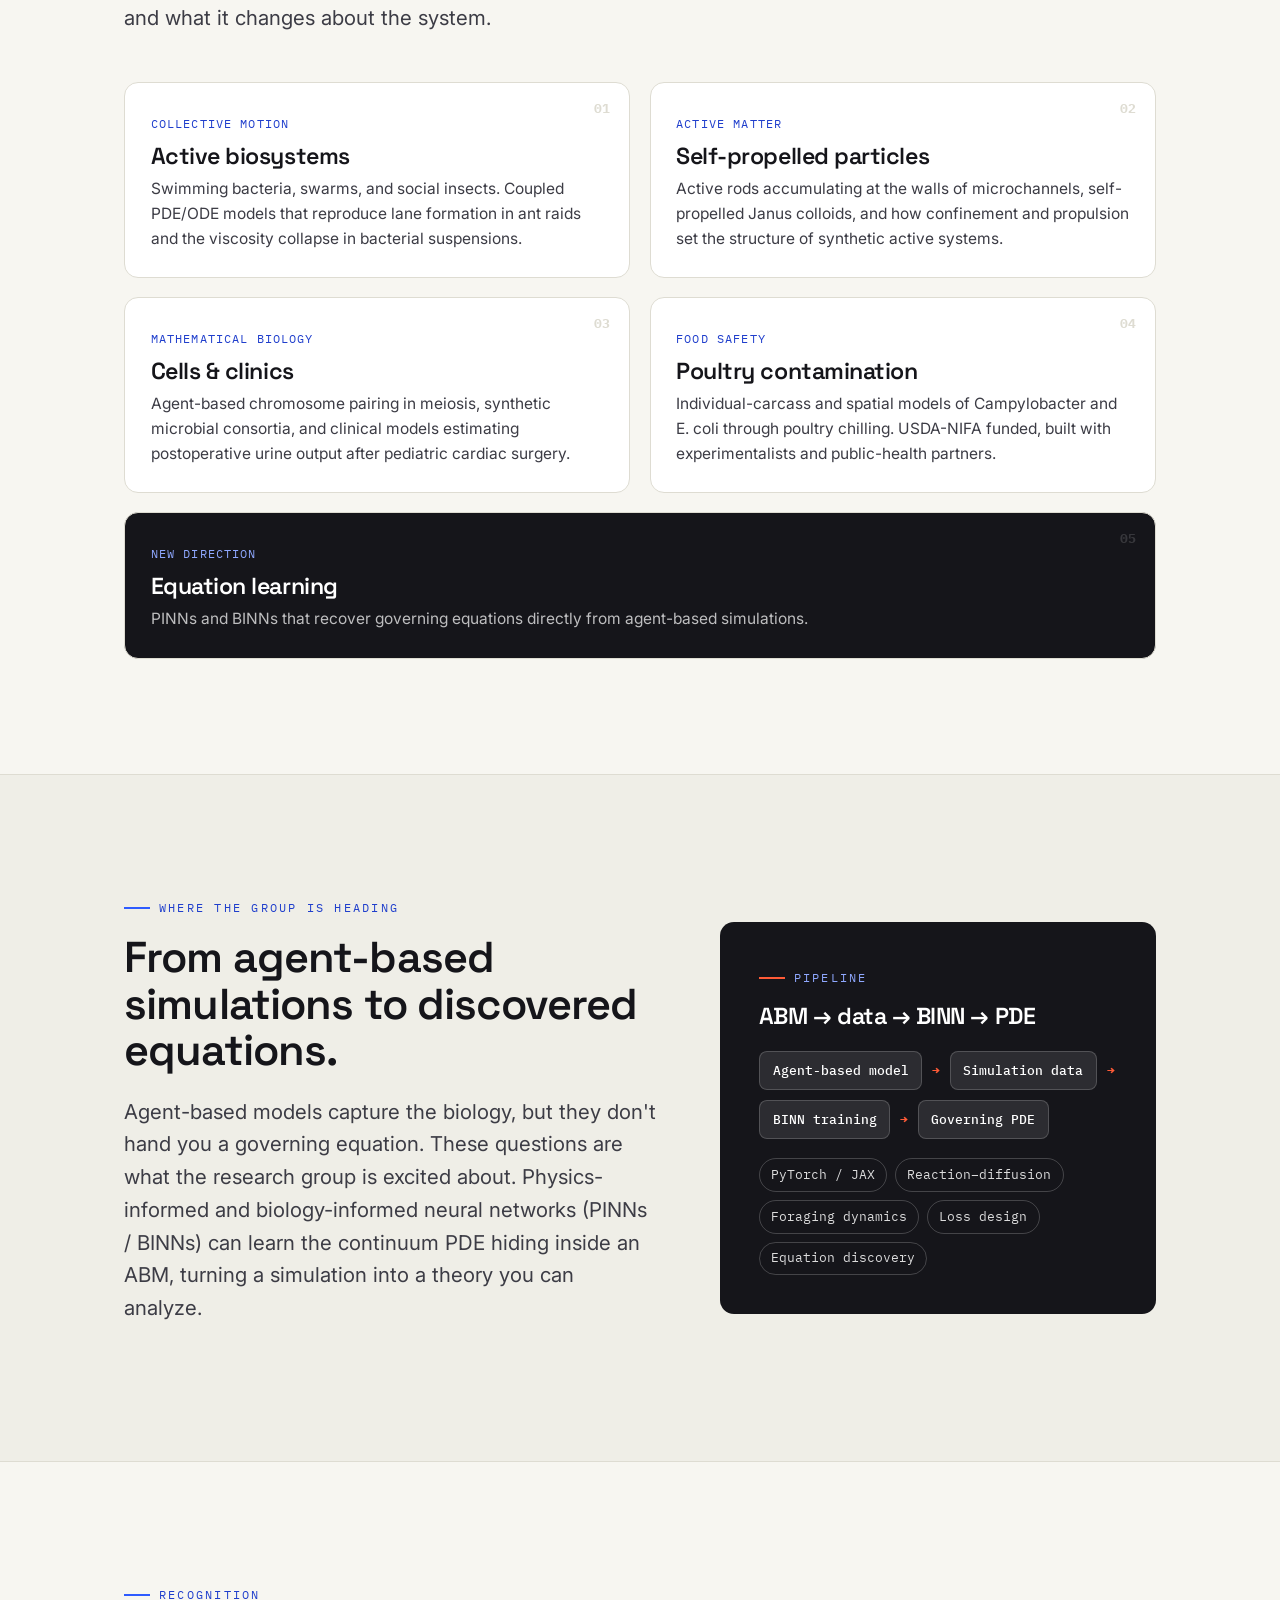
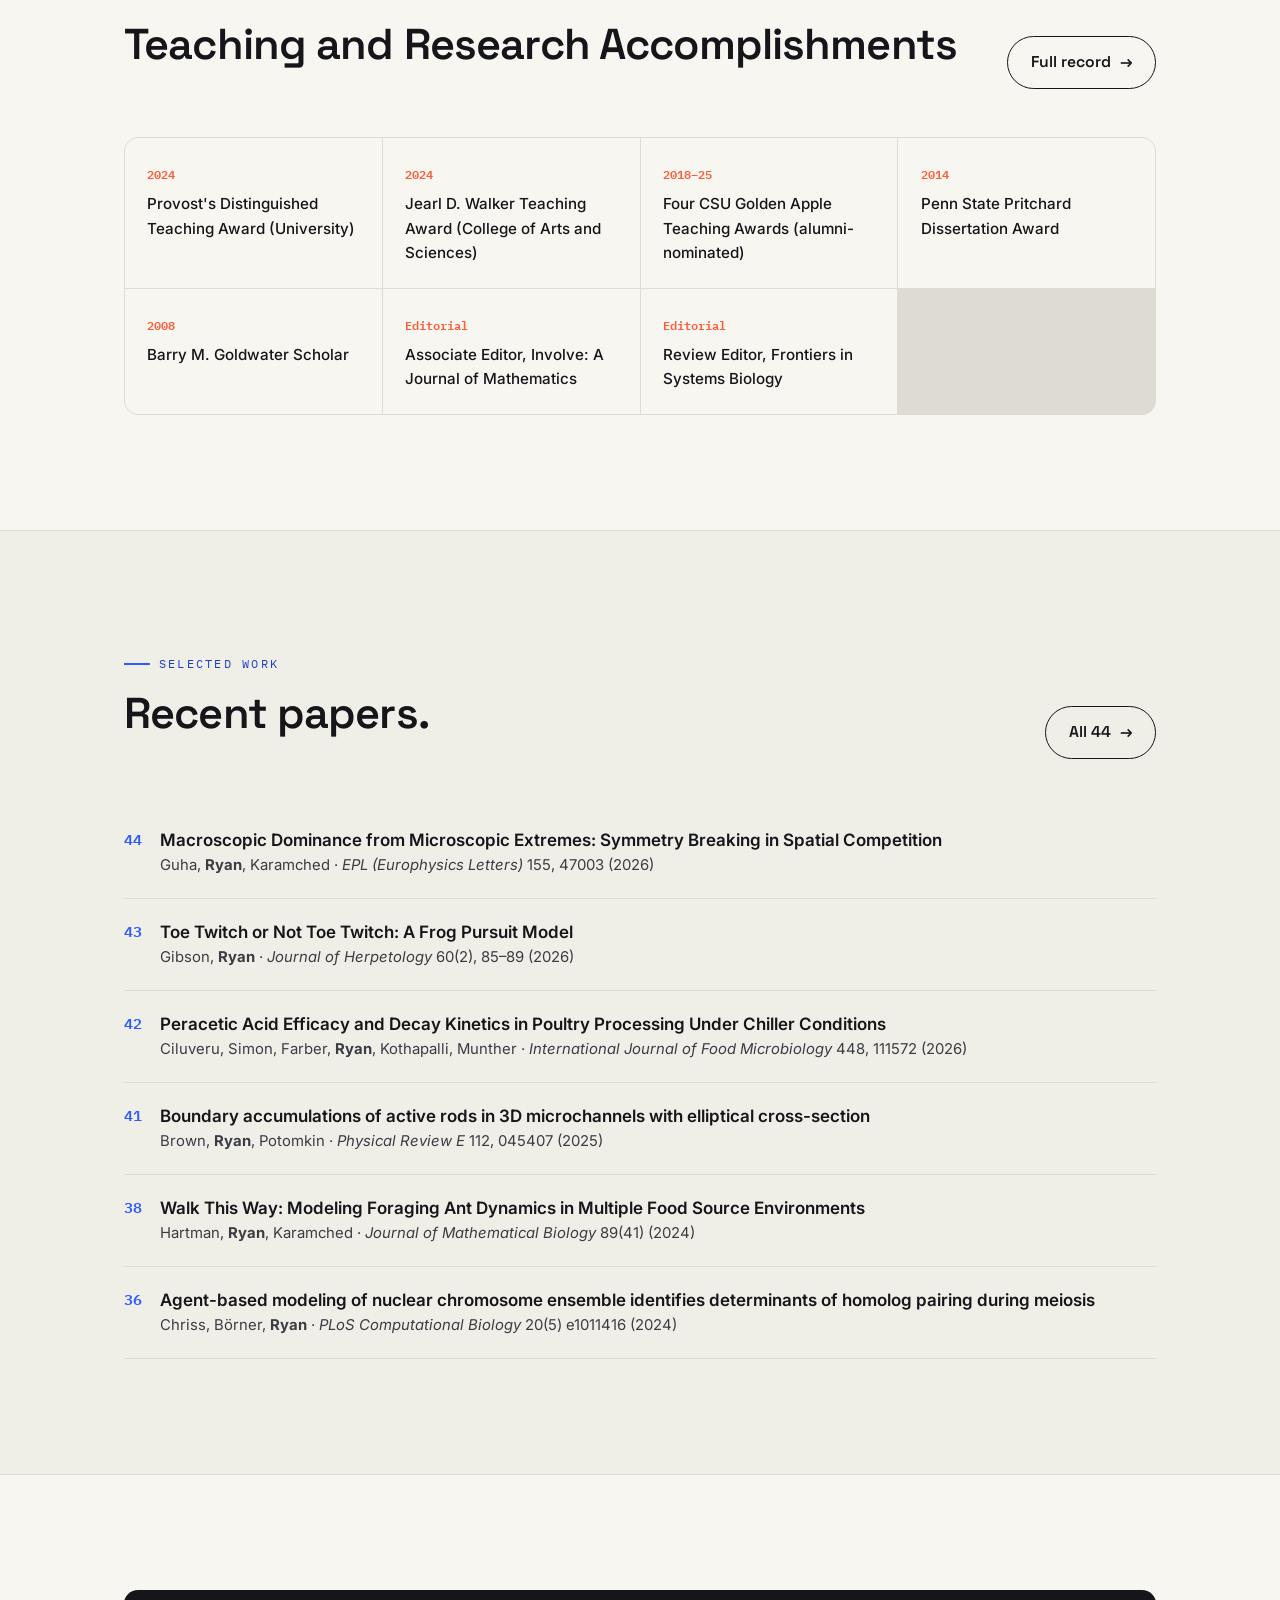
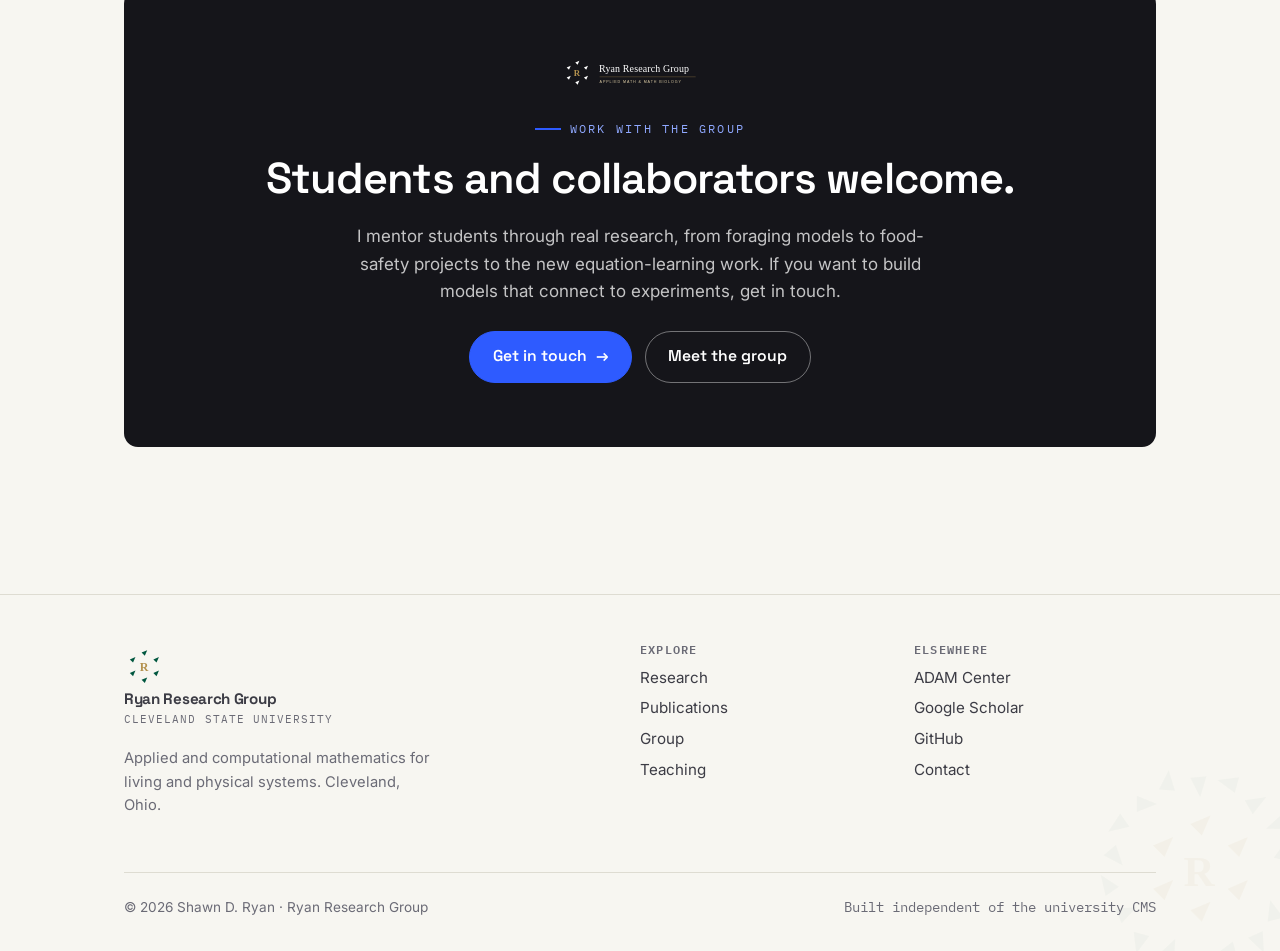
==== commit 5e1efb8f: "Add student co-authorship and grad-placement stats; add new faculty affiliations" ====
--- a/index.html
+++ b/index.html
@@ -101,6 +101,7 @@
           <div><span>Group</span><b>Ryan Research Group</b></div>
           <div><span>Center</span><b>co-Director, ADAM</b></div>
           <div><span>Focus</span><b>ABM · PDEs · PINNs/BINNs</b></div>
+          <div><span>Also</span><b>A&amp;S Faculty Fellow · Adjunct, BGES</b></div>
         </div>
       </aside>
     </div>
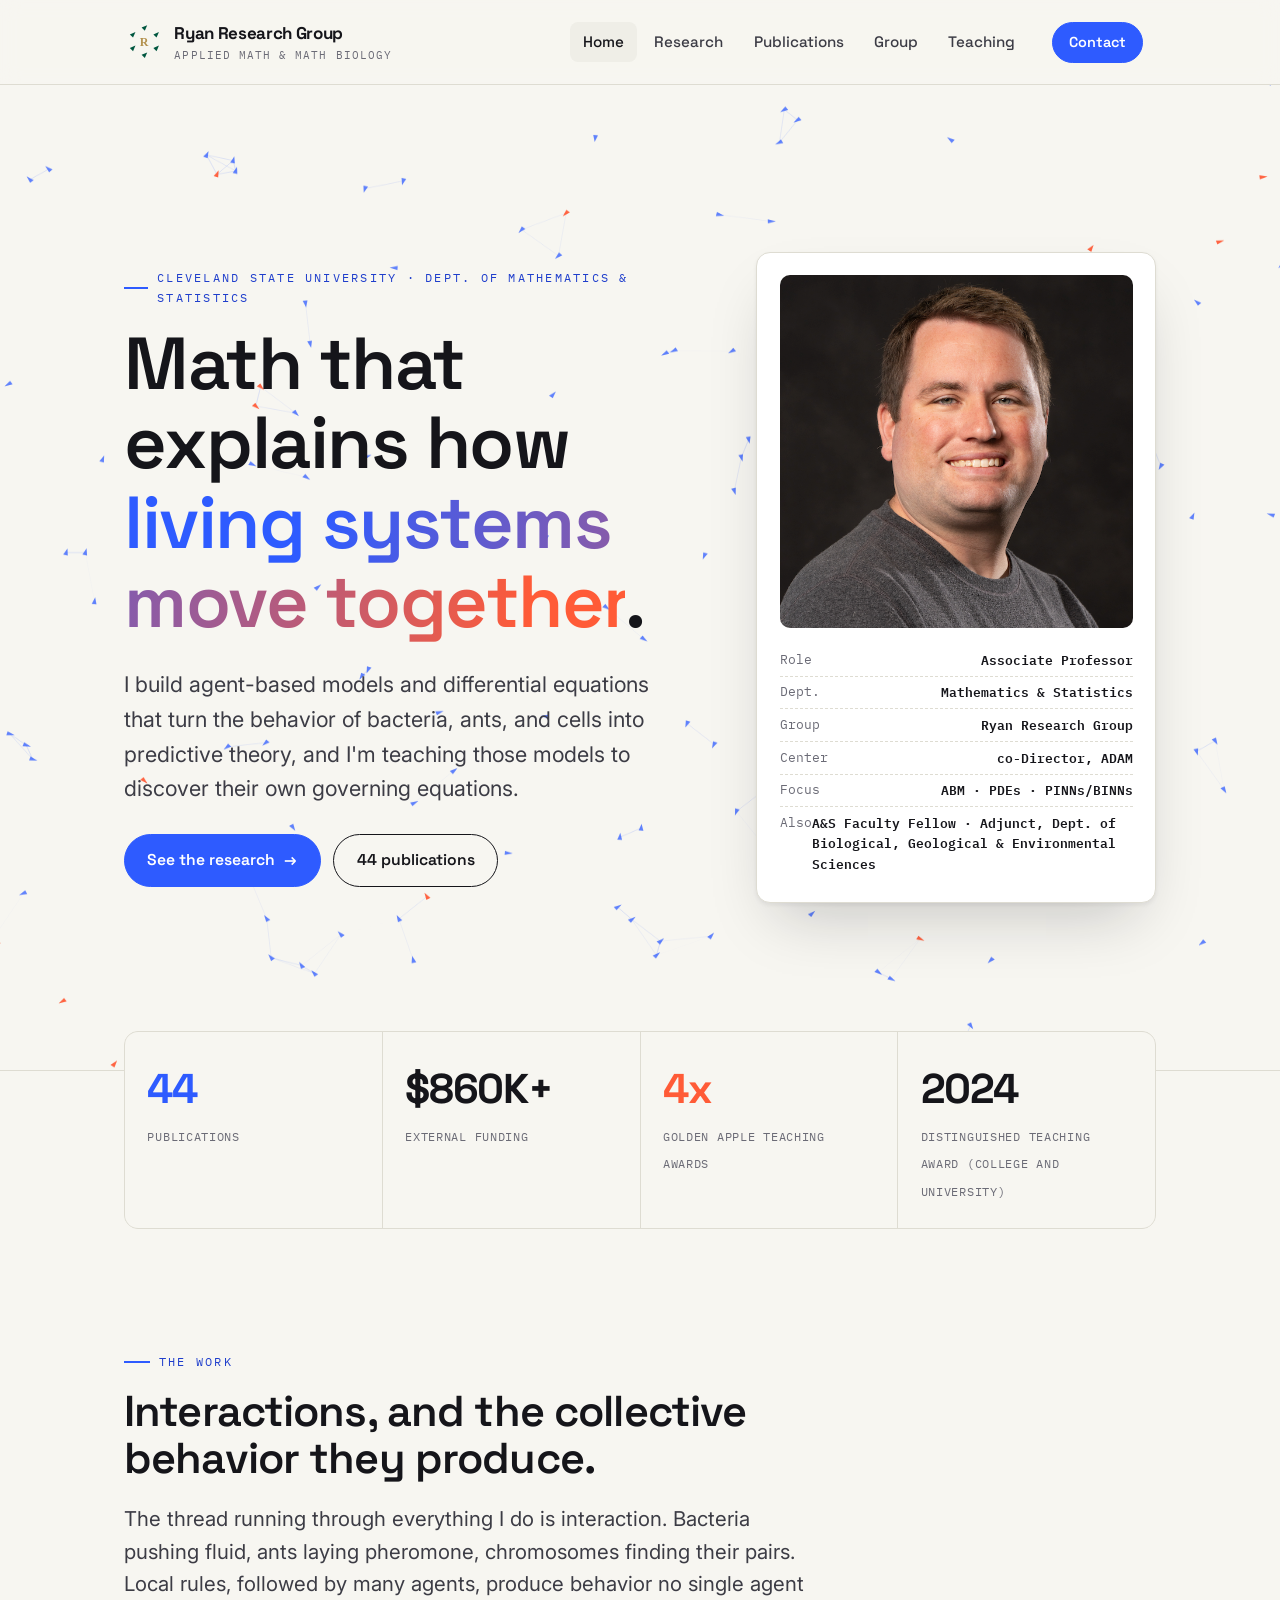
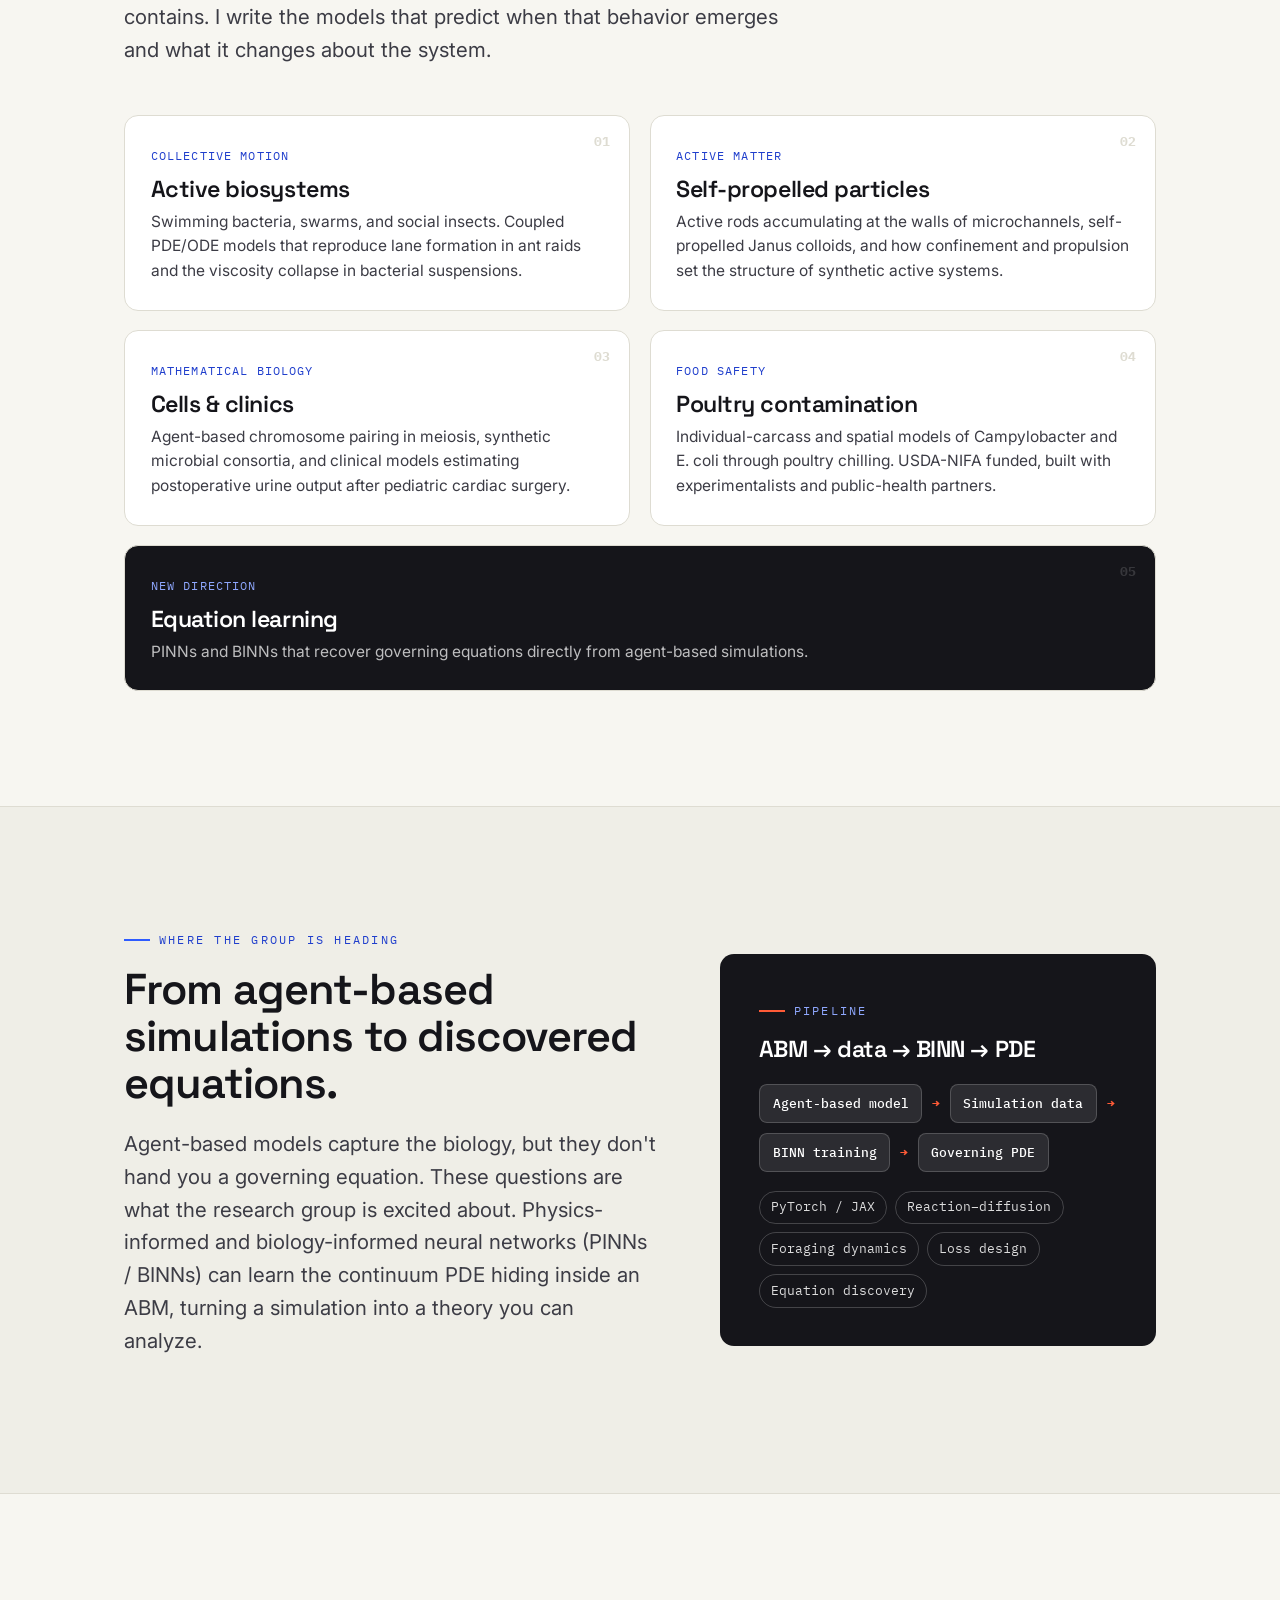
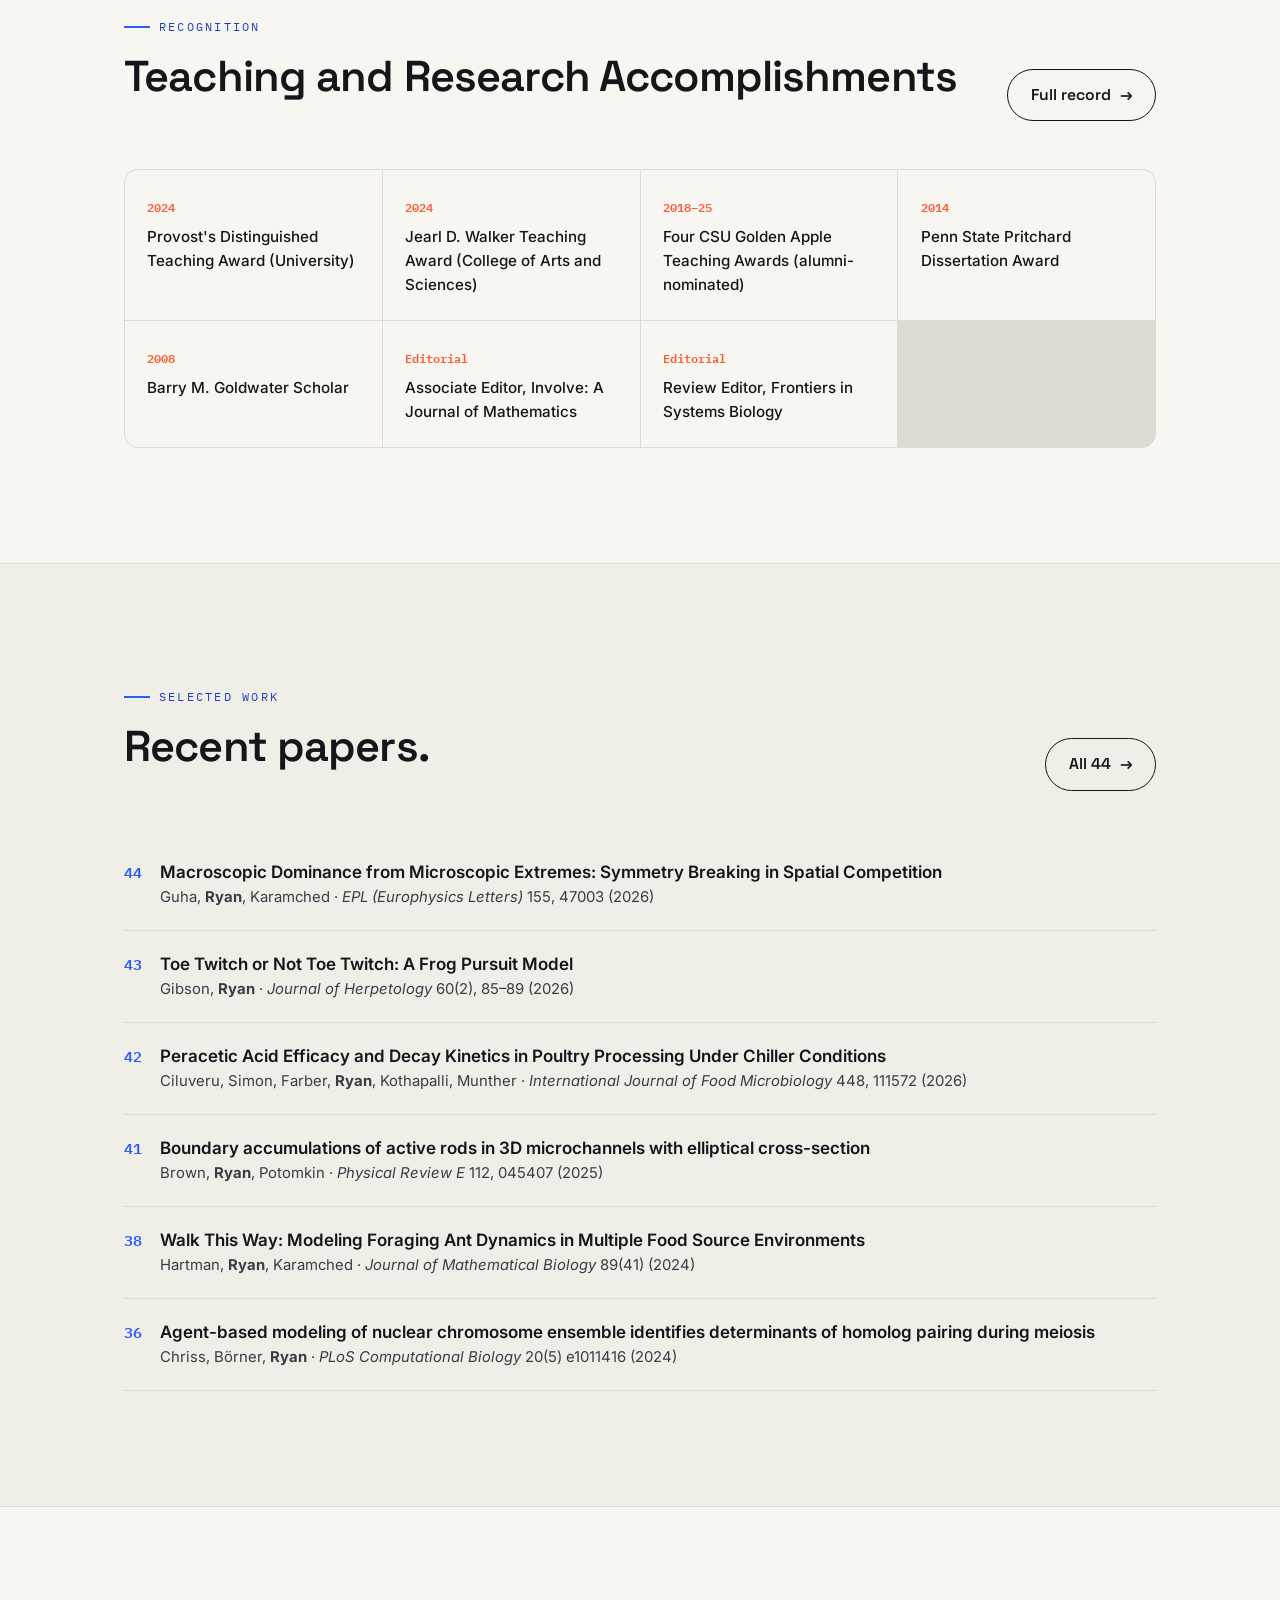
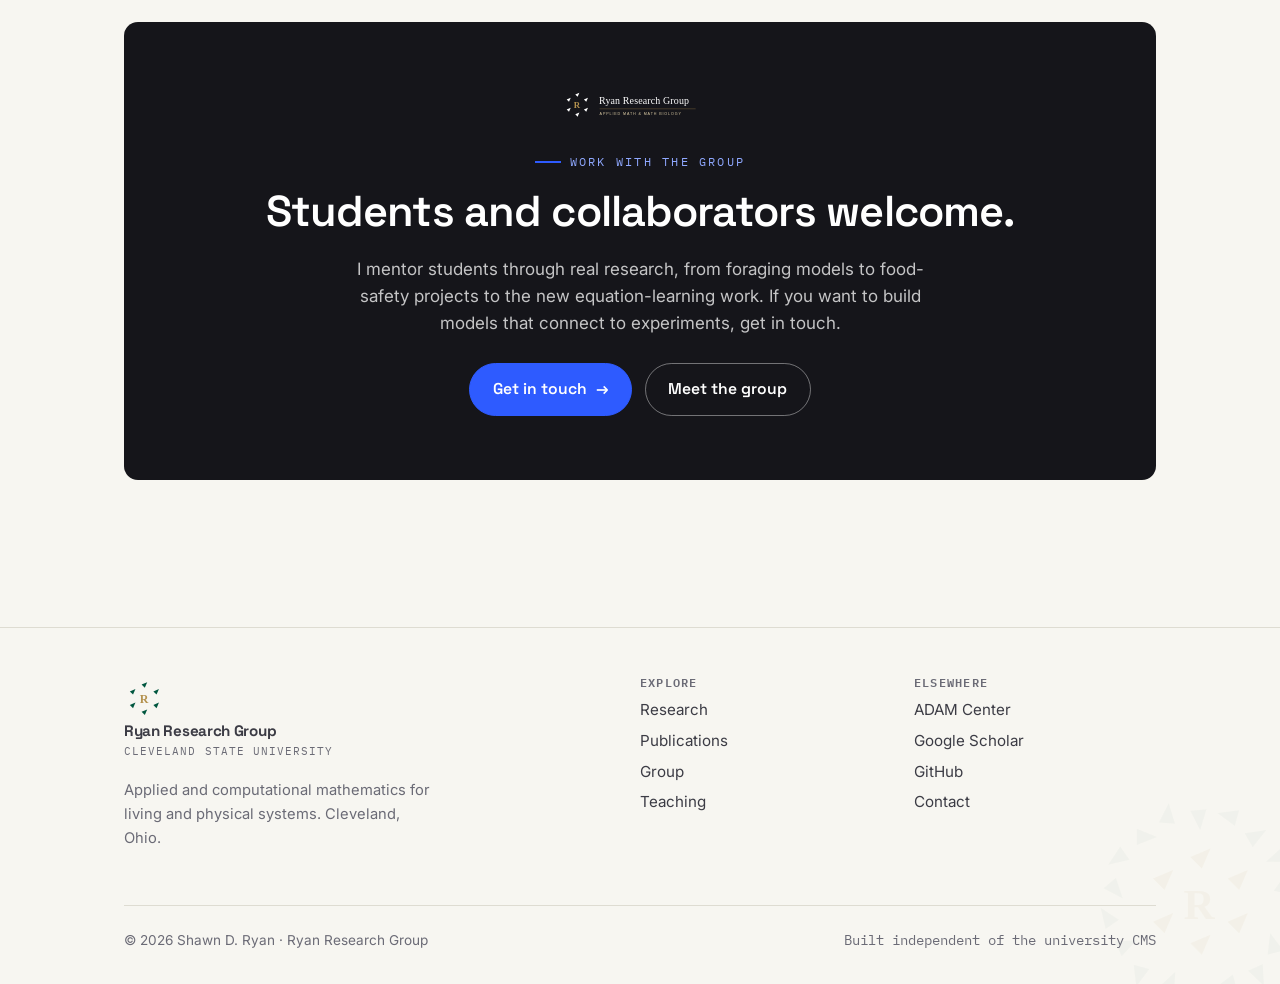
==== commit 39b16907: "Spell out Biological, Geological, and Environmental Sciences dept" ====
--- a/index.html
+++ b/index.html
@@ -101,7 +101,7 @@
           <div><span>Group</span><b>Ryan Research Group</b></div>
           <div><span>Center</span><b>co-Director, ADAM</b></div>
           <div><span>Focus</span><b>ABM · PDEs · PINNs/BINNs</b></div>
-          <div><span>Also</span><b>A&amp;S Faculty Fellow · Adjunct, BGES</b></div>
+          <div><span>Also</span><b>A&amp;S Faculty Fellow · Adjunct, Dept. of Biological, Geological &amp; Environmental Sciences</b></div>
         </div>
       </aside>
     </div>
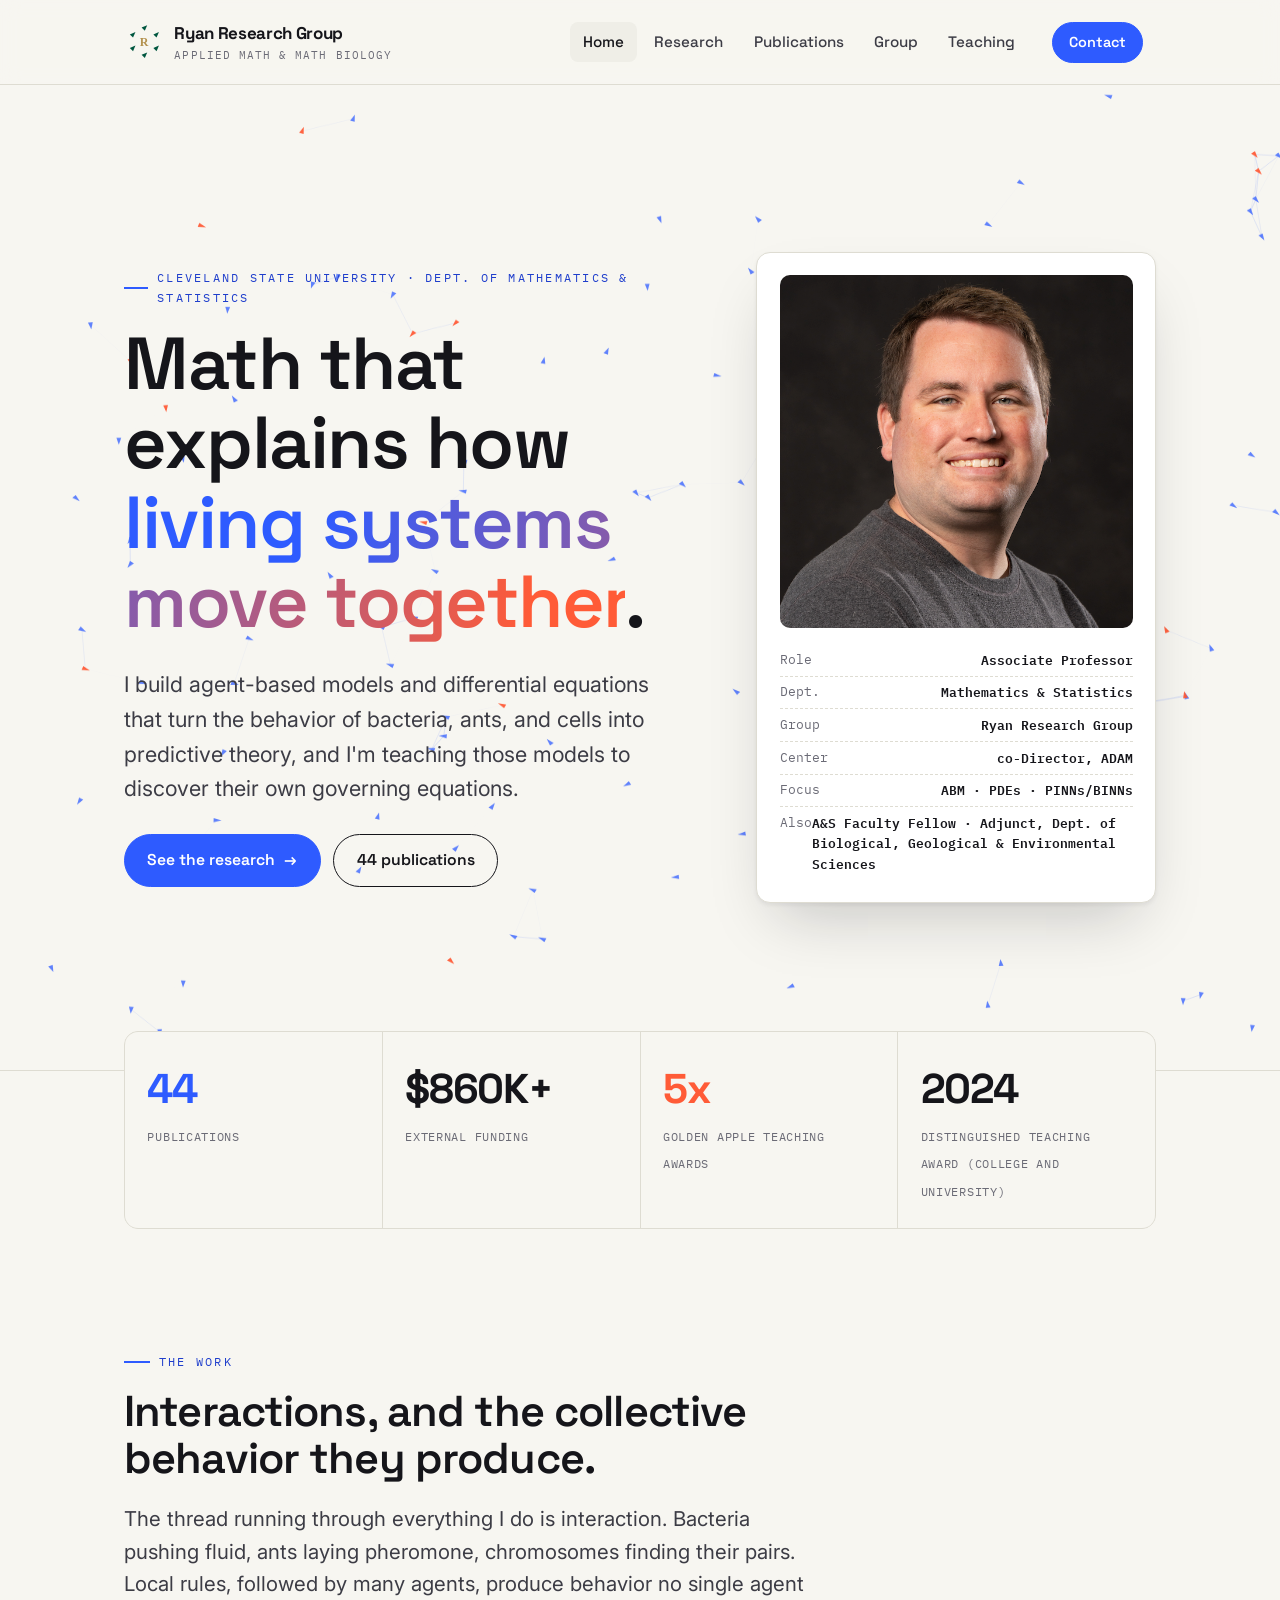
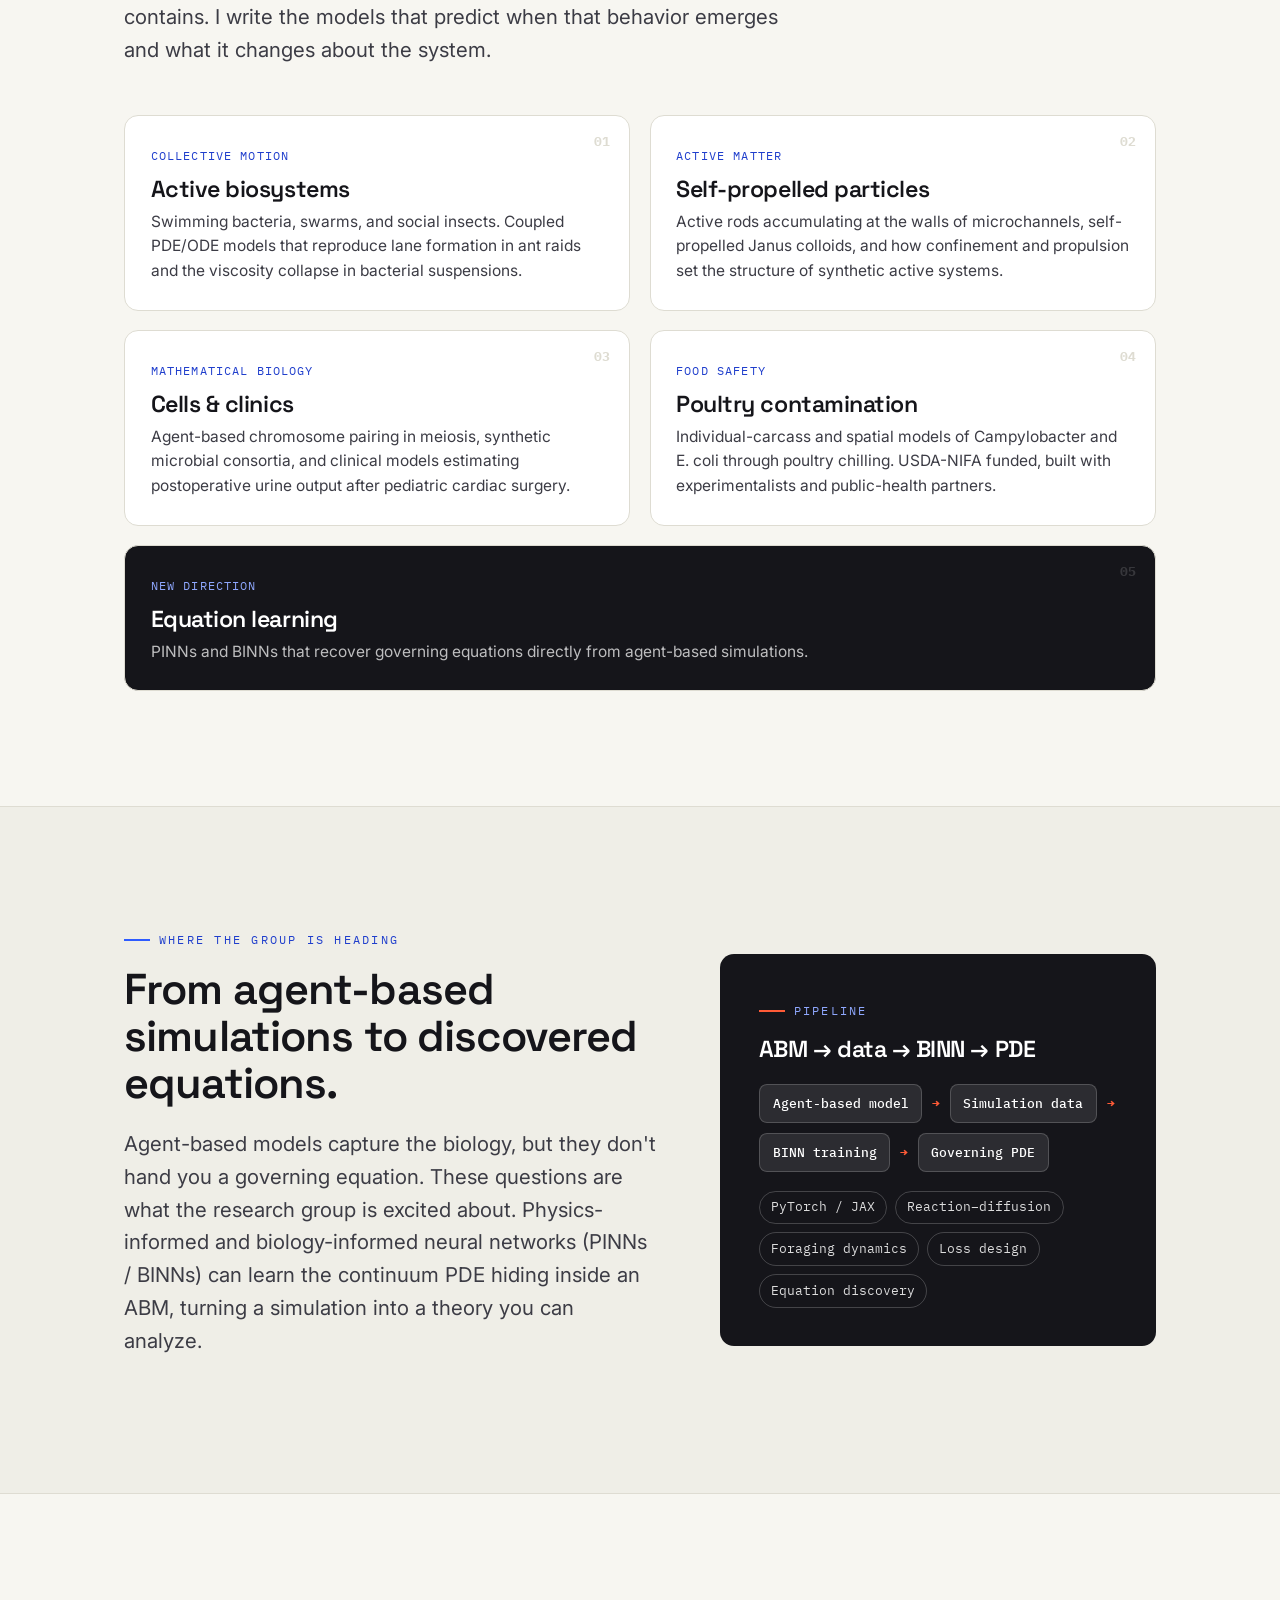
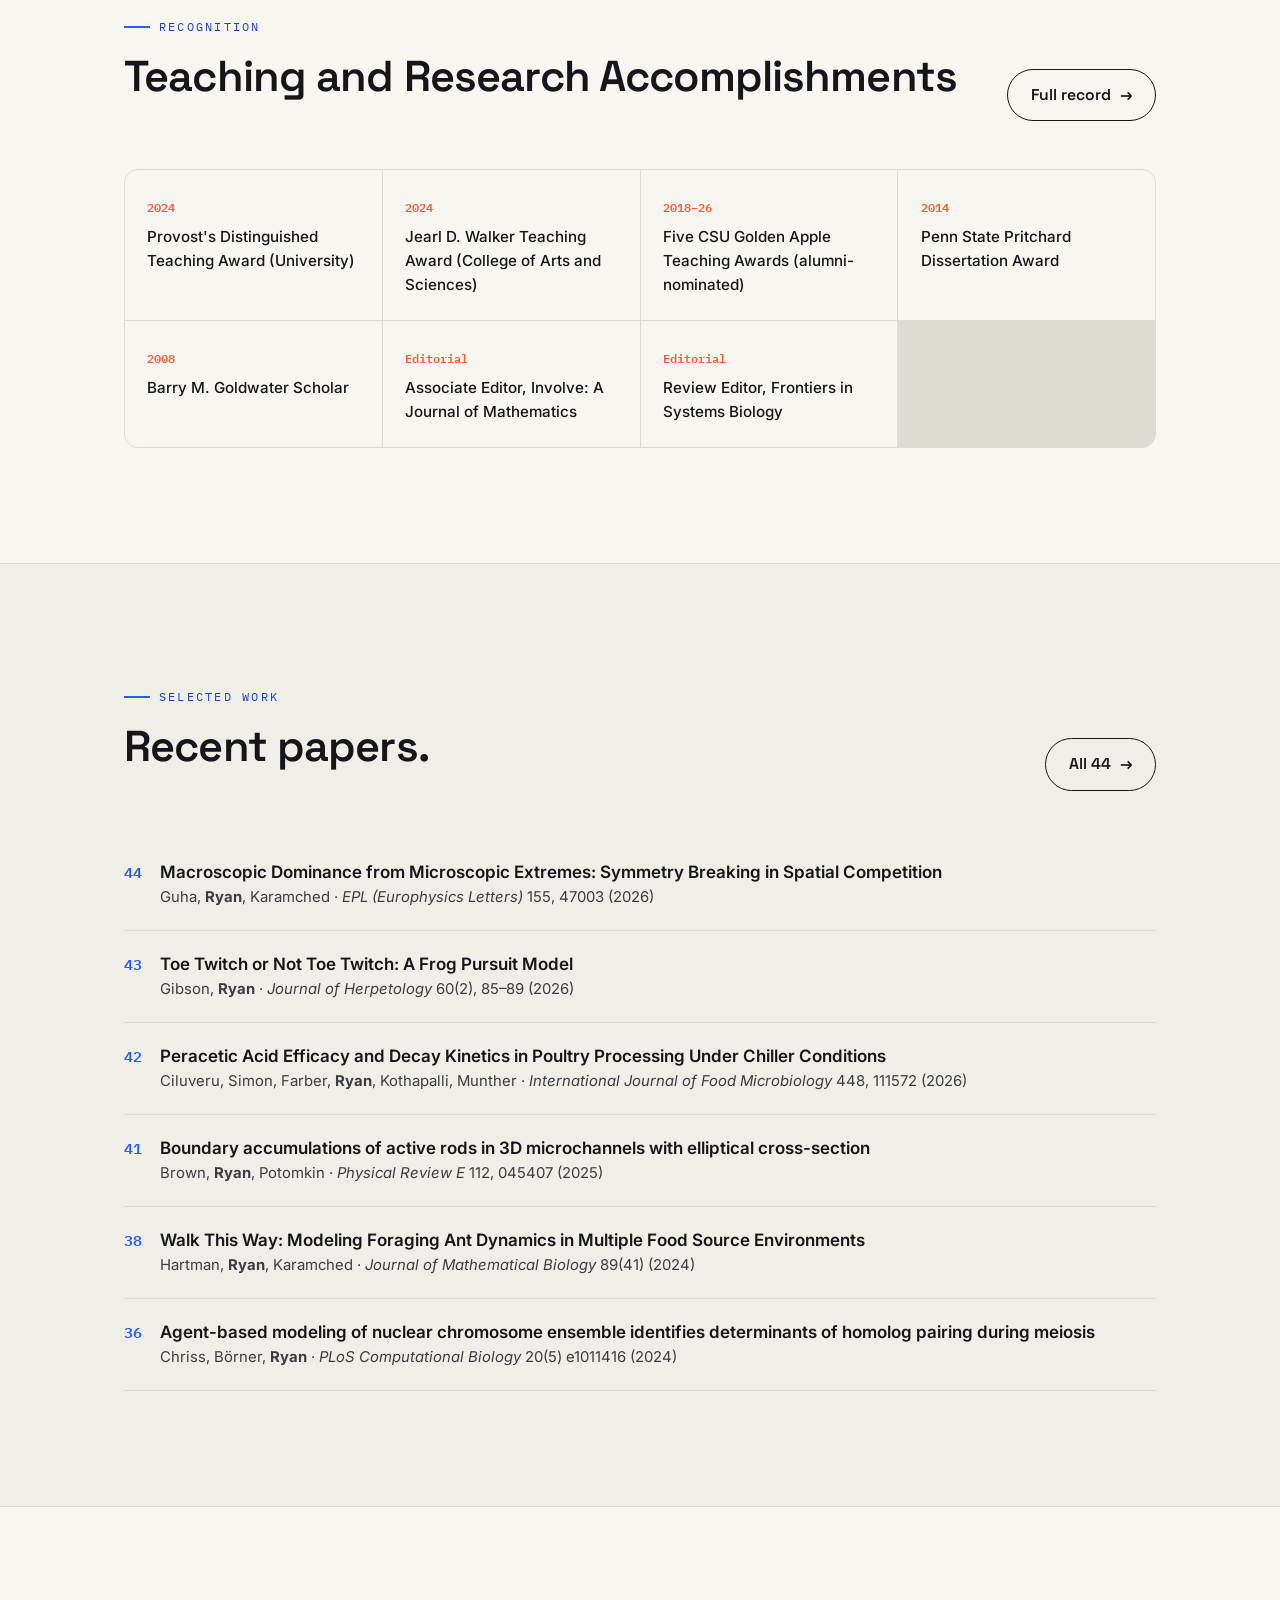
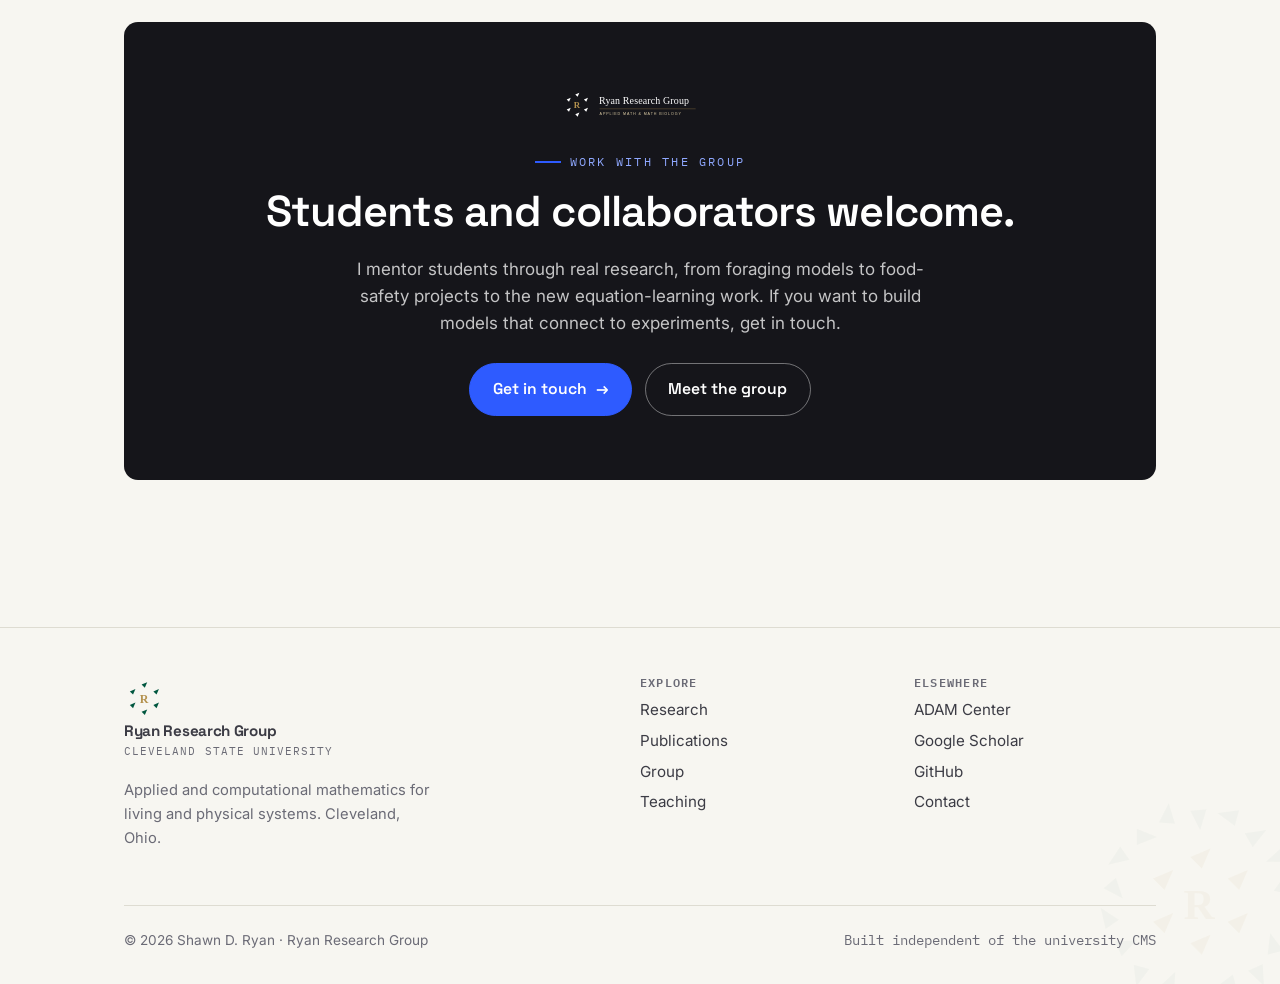
==== commit d32152e7: "5x Golden Apple, latest CV, group news: Saab & Palombo USRA poster award" ====
--- a/index.html
+++ b/index.html
@@ -113,7 +113,7 @@
   <div class="stats reveal">
     <div class="stat"><b class="accent">44</b><span>Publications</span></div>
     <div class="stat"><b>$860K+</b><span>External funding</span></div>
-    <div class="stat"><b class="hot">4x</b><span>Golden Apple Teaching Awards</span></div>
+    <div class="stat"><b class="hot">5x</b><span>Golden Apple Teaching Awards</span></div>
     <div class="stat"><b>2024</b><span>Distinguished Teaching Award (College and University)</span></div>
   </div>
 </section>
@@ -202,7 +202,7 @@
     <div class="awards reveal">
       <div class="award"><span class="yr">2024</span><p>Provost's Distinguished Teaching Award (University)</p></div>
       <div class="award"><span class="yr">2024</span><p>Jearl D. Walker Teaching Award (College of Arts and Sciences)</p></div>
-      <div class="award"><span class="yr">2018–25</span><p>Four CSU Golden Apple Teaching Awards (alumni-nominated)</p></div>
+      <div class="award"><span class="yr">2018–26</span><p>Five CSU Golden Apple Teaching Awards (alumni-nominated)</p></div>
       <div class="award"><span class="yr">2014</span><p>Penn State Pritchard Dissertation Award</p></div>
       <div class="award"><span class="yr">2008</span><p>Barry M. Goldwater Scholar</p></div>
       <div class="award"><span class="yr">Editorial</span><p>Associate Editor, Involve: A Journal of Mathematics</p></div>
